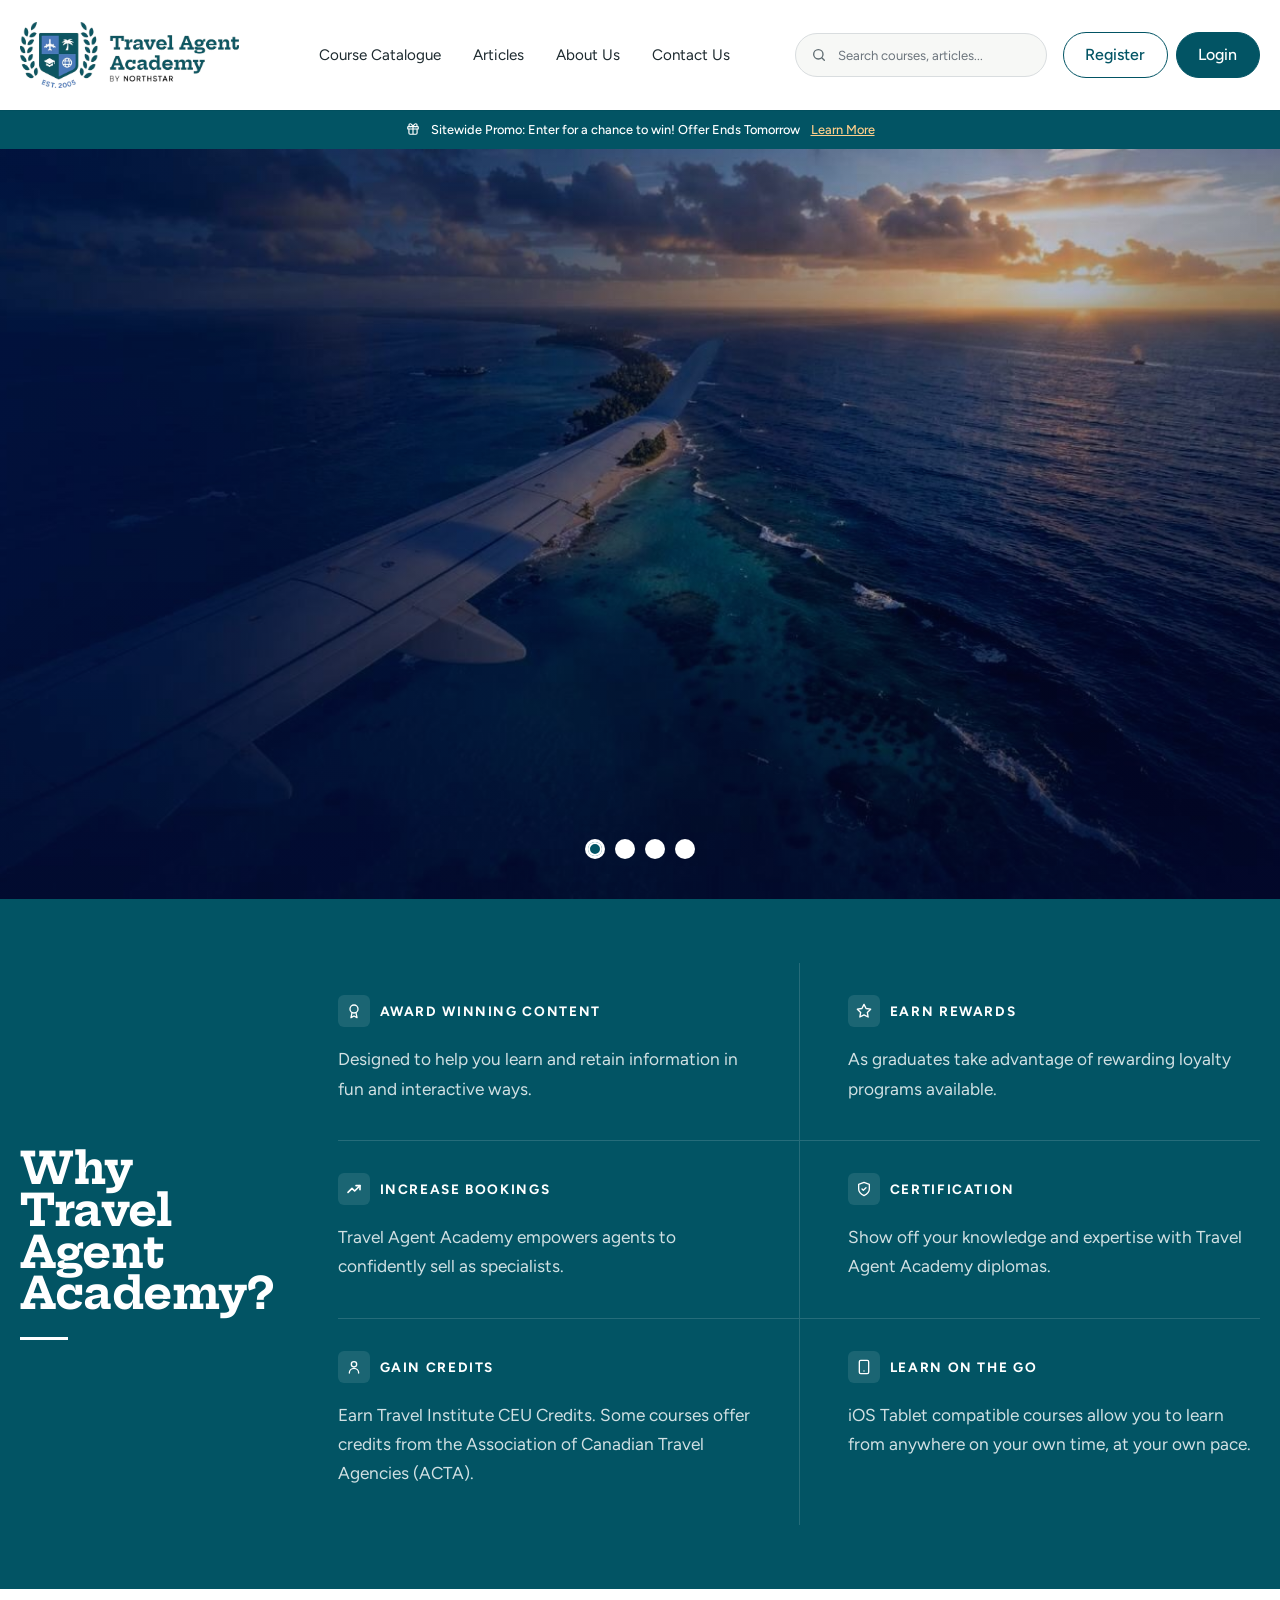
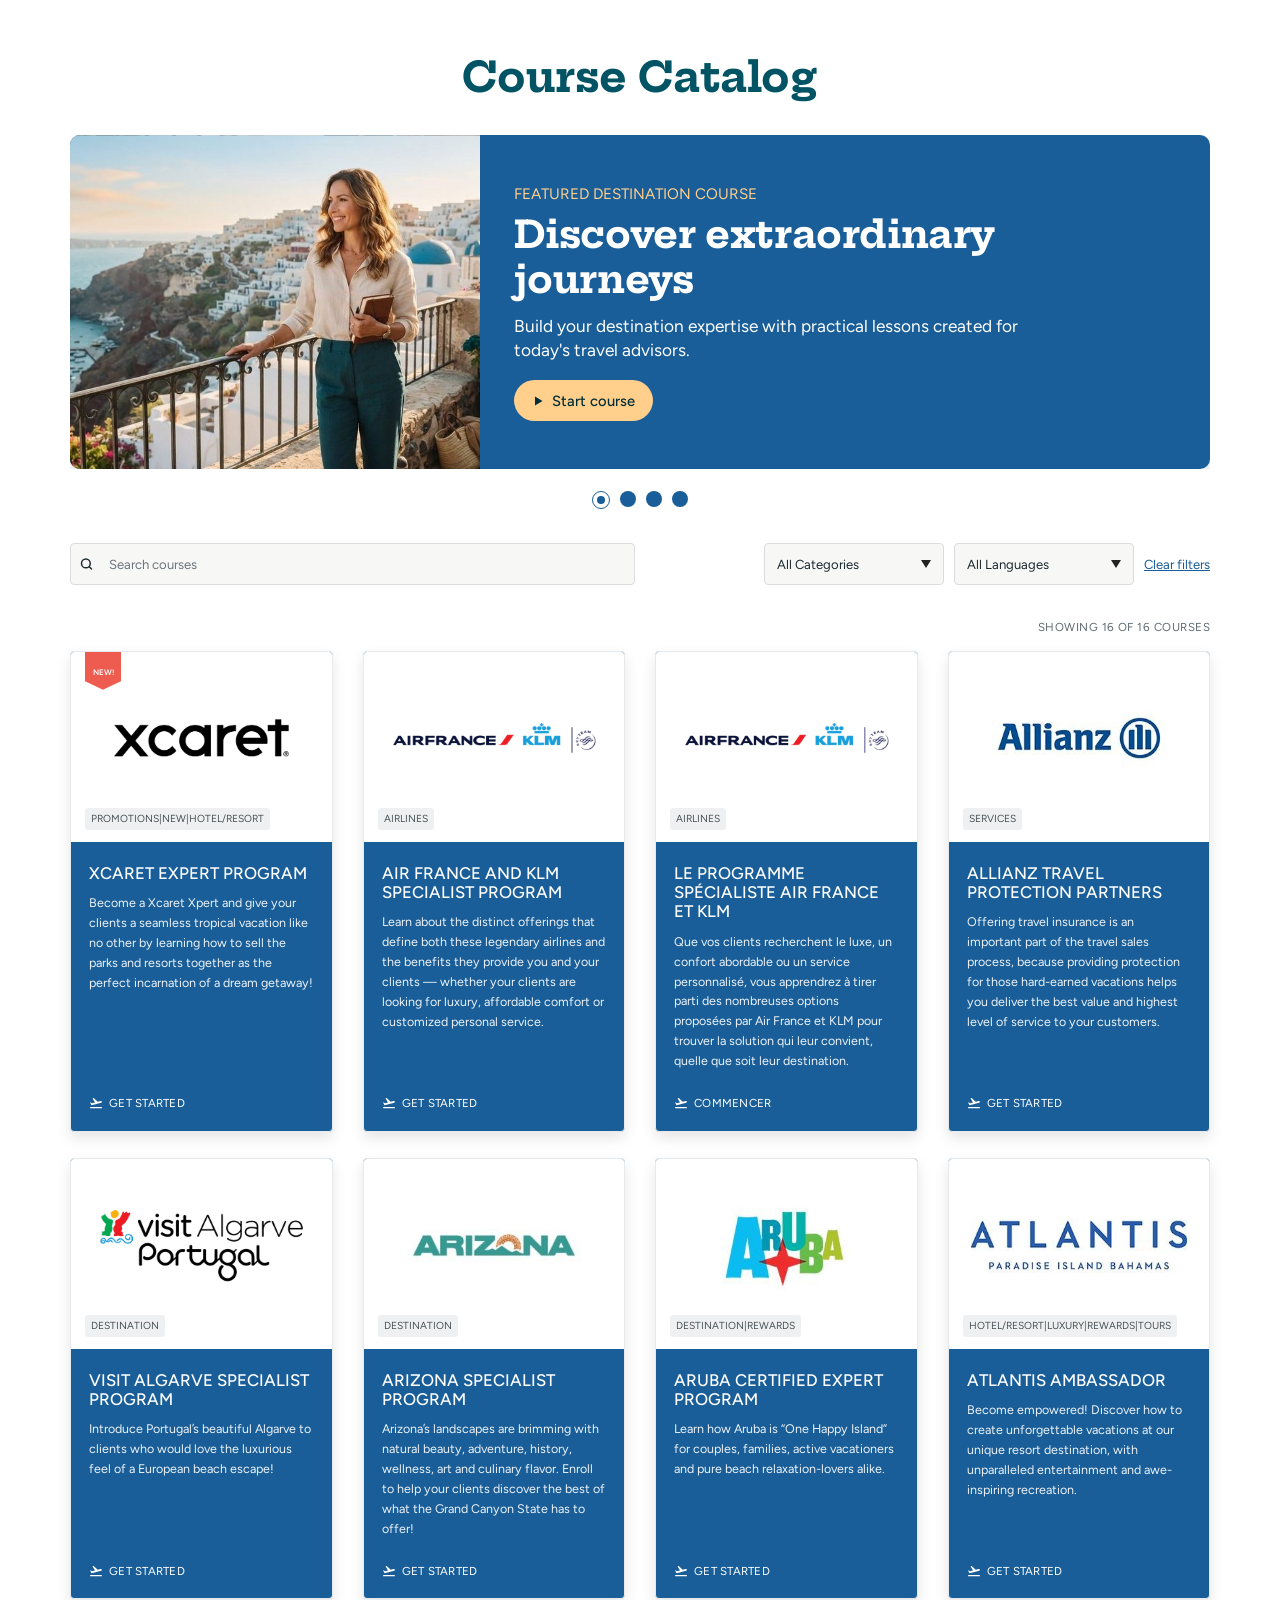
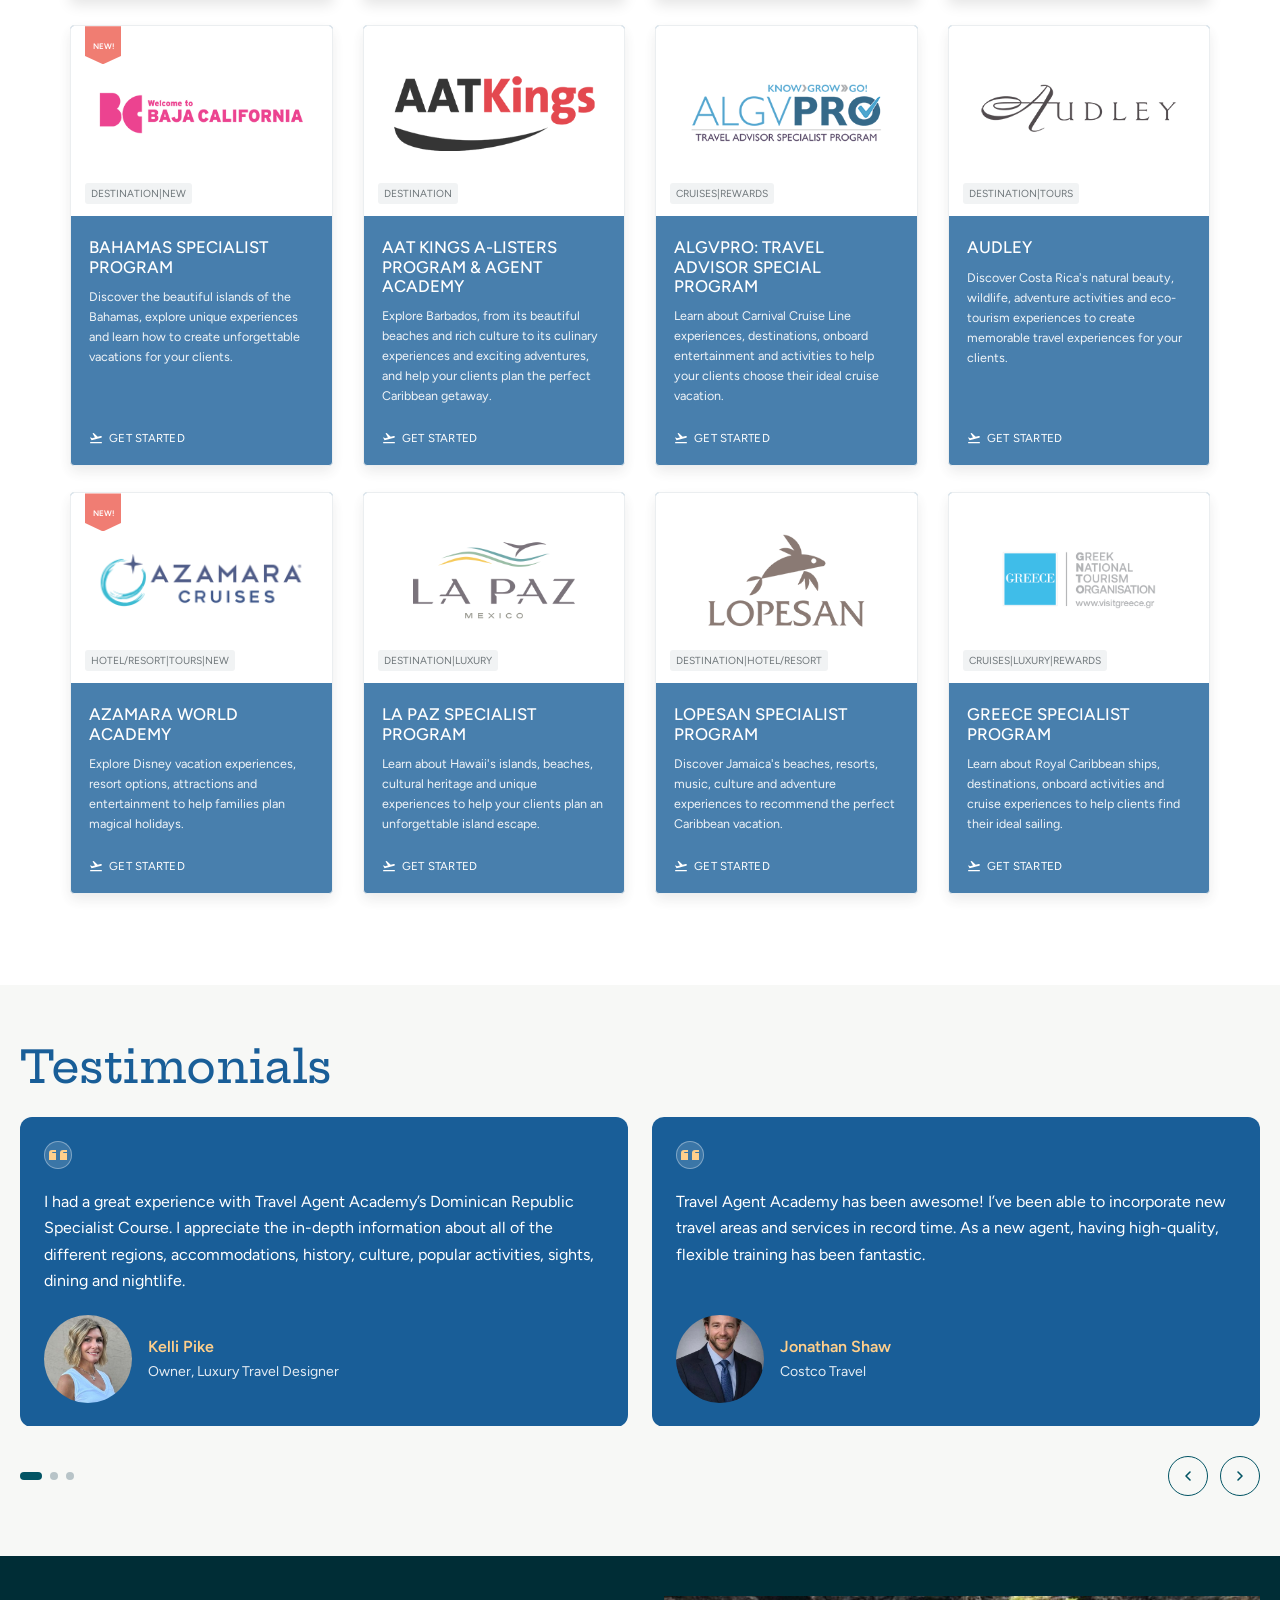
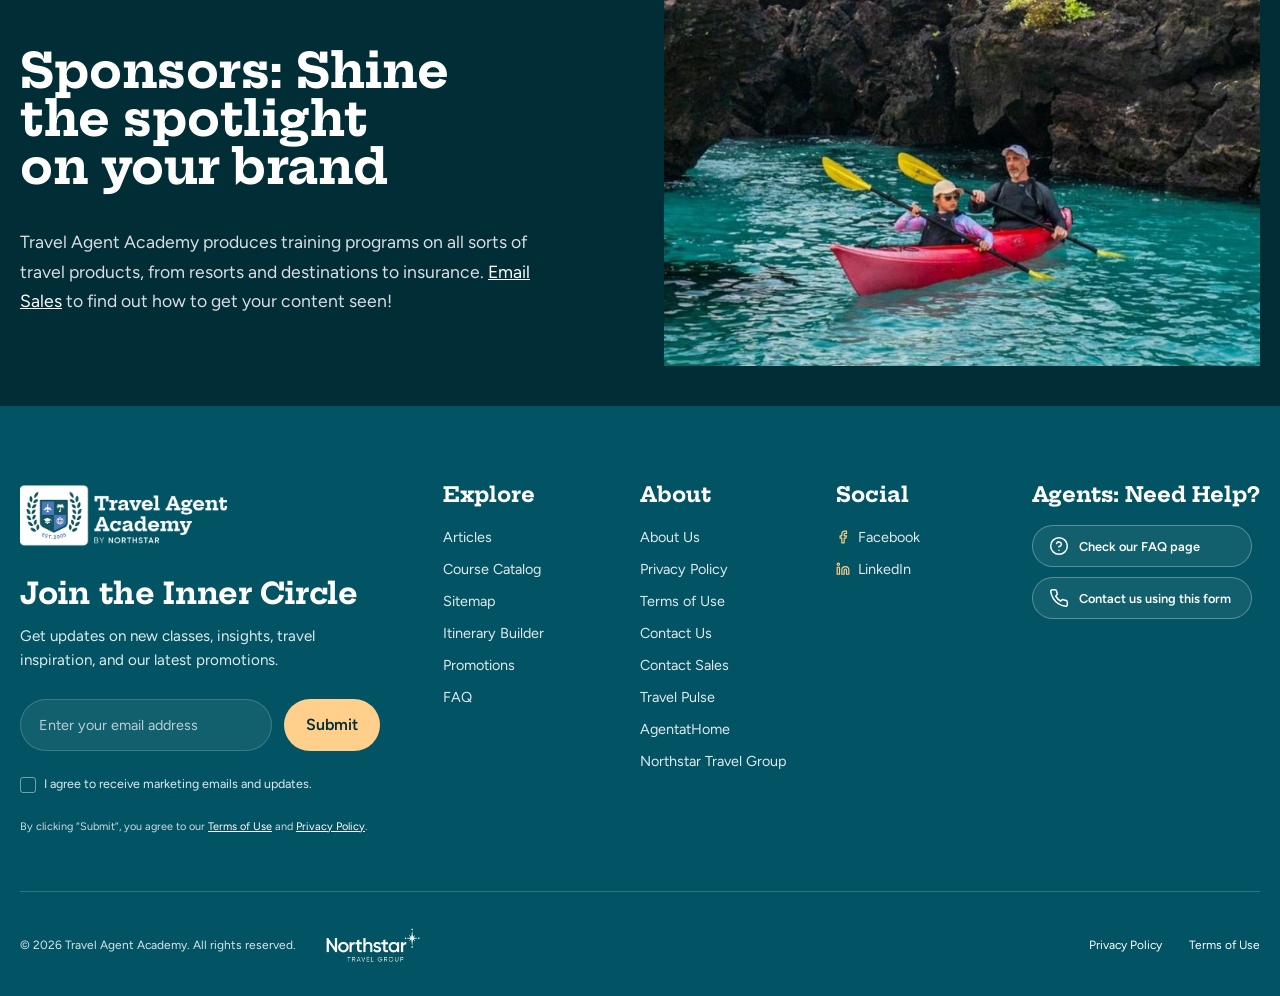
==== index.html @ 03b08dd7 "Update website pages and styles" ====
<!DOCTYPE html>
<html lang="en">
<head>
  <meta charset="utf-8">
  <meta name="viewport" content="width=device-width, initial-scale=1, shrink-to-fit=no">
  <title>Travel Agent Academy | Training for Travel Advisors</title>
  <meta name="description" content="Travel Agent Academy by Northstar: award-winning destination, supplier and specialist courses for travel advisors.">

  <!-- Fonts -->
  <link rel="preconnect" href="https://fonts.googleapis.com">
  <link rel="preconnect" href="https://fonts.gstatic.com" crossorigin>
  <link
    href="https://fonts.googleapis.com/css2?family=Figtree:wght@400;500;600;700&family=Hepta+Slab:wght@1..900&display=swap"
    rel="stylesheet">

  <!-- Bootstrap 4.6.2 -->
  <link rel="stylesheet" href="https://cdn.jsdelivr.net/npm/bootstrap@4.6.2/dist/css/bootstrap.min.css" integrity="sha384-xOolHFLEh07PJGoPkLv1IbcEPTNtaed2xpHsD9ESMhqIYd0nLMwNLD69Npy4HI+N" crossorigin="anonymous">

  <!-- Site styles -->
  <link rel="stylesheet" href="css/styles.css">
</head>
<body>

  <a class="sr-only sr-only-focusable" href="#main">Skip to main content</a>

  <!-- ============ HEADER ============ -->
  <header class="site-header">
    <div class="container-wide">
      <nav class="navbar navbar-expand-lg navbar-light px-0">
        <a class="navbar-brand py-0" href="#">
          <img src="images/logo.png" alt="Travel Agent Academy by Northstar">
        </a>

        <button class="navbar-toggler" type="button" data-toggle="collapse" data-target="#mainNav" aria-controls="mainNav" aria-expanded="false" aria-label="Toggle navigation">
          <span class="navbar-toggler-icon"></span>
        </button>

        <div class="collapse navbar-collapse" id="mainNav">
          <ul class="navbar-nav mx-lg-auto">
            <li class="nav-item"><a class="nav-link" href="course-catalog.html">Course Catalogue</a></li>
            <li class="nav-item"><a class="nav-link" href="#">Articles</a></li>
            <li class="nav-item"><a class="nav-link" href="#">About Us</a></li>
            <li class="nav-item"><a class="nav-link" href="#">Contact Us</a></li>
          </ul>

          <div class="header-actions d-flex align-items-center">
            <form class="header-search" role="search" action="#">
              <svg width="16" height="16" viewBox="0 0 24 24" fill="none" stroke="currentColor" stroke-width="2" stroke-linecap="round" aria-hidden="true"><circle cx="11" cy="11" r="7"/><path d="m20 20-3.5-3.5"/></svg>
              <label for="siteSearch" class="sr-only">Search</label>
              <input id="siteSearch" class="form-control" type="search" placeholder="Search courses, articles...">
            </form>
            <a href="register.html" class="btn btn-pill btn-taa-outline ml-3">Register</a>
            <a href="#" class="btn btn-pill btn-taa-solid ml-2">Login</a>
          </div>
        </div>
      </nav>
    </div>
  </header>

  <!-- ============ PROMO BAR ============ -->
  <div class="promo-bar">
    <svg width="14" height="14" viewBox="0 0 24 24" fill="none" stroke="currentColor" stroke-width="2" stroke-linecap="round" stroke-linejoin="round" aria-hidden="true"><rect x="3" y="8" width="18" height="4" rx="1"/><path d="M12 8v13M19 12v7a2 2 0 0 1-2 2H7a2 2 0 0 1-2-2v-7M7.5 8a2.5 2.5 0 0 1 0-5C10 3 12 8 12 8s2-5 4.5-5a2.5 2.5 0 0 1 0 5"/></svg>
    Sitewide Promo: Enter for a chance to win! Offer Ends Tomorrow
    <a href="#">Learn More</a>
  </div>

  <main id="main">

    <!-- ============ HERO CAROUSEL ============ -->
   
    <section id="heroCarousel" class="carousel slide hero-carousel" data-interval="false" aria-label="Featured promotions">
      <ol class="carousel-indicators dots-ring d-none d-lg-flex">
        <li data-target="#heroCarousel" data-slide-to="0" class="active" aria-label="Slide 1"></li>
        <li data-target="#heroCarousel" data-slide-to="1" aria-label="Slide 2"></li>
        <li data-target="#heroCarousel" data-slide-to="2" aria-label="Slide 3"></li>
        <li data-target="#heroCarousel" data-slide-to="3" aria-label="Slide 4"></li>
      </ol>
      <div class="carousel-inner">
        
        <div class="carousel-item active hero-slide-1 hero-slide-video" style="background-image: url(images/hero.jpg)">
          
          <video class="hero-video" autoplay loop playsinline preload="metadata" poster="images/hero.jpg">
            <source src="videos/travel-agent-academy-hero.mp4" type="video/mp4">
          </video>
          <div class="hero-video-toggle" role="group" aria-label="Video controls">
            
            <button type="button" class="hero-sound-hint d-none" data-video-sound-hint>
              <svg width="14" height="14" viewBox="0 0 24 24" fill="none" stroke="currentColor" stroke-width="2" stroke-linecap="round" stroke-linejoin="round" aria-hidden="true"><path d="M11 5 6 9H2v6h4l5 4z" fill="currentColor"/><path d="M15.5 8.5a5 5 0 0 1 0 7M19 5a10 10 0 0 1 0 14"/></svg>
              <span>Click for sound</span>
            </button>
            <button type="button" class="hero-video-btn" data-video-play aria-label="Pause video" aria-pressed="false">
              <svg class="icon-pause" width="14" height="14" viewBox="0 0 24 24" fill="currentColor" aria-hidden="true"><path d="M6 4h4v16H6zM14 4h4v16h-4z"/></svg>
              <svg class="icon-play" width="14" height="14" viewBox="0 0 24 24" fill="currentColor" aria-hidden="true"><path d="M7 4v16l13-8z"/></svg>
            </button>
            <button type="button" class="hero-video-btn" data-video-mute aria-label="Mute video" aria-pressed="false">
              <svg class="icon-sound-on" width="16" height="16" viewBox="0 0 24 24" fill="none" stroke="currentColor" stroke-width="2" stroke-linecap="round" stroke-linejoin="round" aria-hidden="true"><path d="M11 5 6 9H2v6h4l5 4z" fill="currentColor"/><path d="M15.5 8.5a5 5 0 0 1 0 7M19 5a10 10 0 0 1 0 14"/></svg>
              <svg class="icon-sound-off" width="16" height="16" viewBox="0 0 24 24" fill="none" stroke="currentColor" stroke-width="2" stroke-linecap="round" stroke-linejoin="round" aria-hidden="true"><path d="M11 5 6 9H2v6h4l5 4z" fill="currentColor"/><path d="m22 9-6 6M16 9l6 6"/></svg>
            </button>
          </div>
        </div>
        <div class="carousel-item hero-slide-2" role="img" aria-label="Travel advisor on a balcony in Santorini"></div>
        <div class="carousel-item hero-slide-3" role="img" aria-label="Kayakers in a turquoise sea cove"></div>
        <div class="carousel-item hero-slide-4" role="img" aria-label="Tropical coastline seen from above"></div>
      </div>
      <a class="carousel-control-prev hero-arrow d-lg-none" href="#heroCarousel" role="button" data-slide="prev">
        <span class="hero-arrow-icon" aria-hidden="true"><svg width="18" height="18" viewBox="0 0 24 24" fill="none" stroke="currentColor" stroke-width="2.4" stroke-linecap="round" stroke-linejoin="round"><path d="m15 18-6-6 6-6"/></svg></span>
        <span class="sr-only">Previous slide</span>
      </a>
      <a class="carousel-control-next hero-arrow d-lg-none" href="#heroCarousel" role="button" data-slide="next">
        <span class="hero-arrow-icon" aria-hidden="true"><svg width="18" height="18" viewBox="0 0 24 24" fill="none" stroke="currentColor" stroke-width="2.4" stroke-linecap="round" stroke-linejoin="round"><path d="m9 18 6-6-6-6"/></svg></span>
        <span class="sr-only">Next slide</span>
      </a>
    </section>

    <!-- ============ WHY TAA ============ -->
    <section class="why-section">
      <div class="container-wide">
        <div class="row">
          <div class="col-lg-3">
            <div class="why-header">
              <h2 class="why-title font-display">Why<br> Travel<br> Agent<br> Academy?</h2>
              <hr class="why-title-rule">
            </div>
          </div>
          <div class="col-lg-9">
            <div class="row why-grid">
              <div class="col-md-6 why-item">
                <h3><span class="why-icon"><svg width="16" height="16" viewBox="0 0 24 24" fill="none" stroke="currentColor" stroke-width="2" stroke-linecap="round" stroke-linejoin="round" aria-hidden="true"><circle cx="12" cy="9" r="6"/><path d="m9 14.5-1.5 7.5 4.5-2.5 4.5 2.5-1.5-7.5"/></svg></span>Award Winning Content</h3>
                <p>Designed to help you learn and retain information in fun and interactive ways.</p>
              </div>
              <div class="col-md-6 why-item">
                <h3><span class="why-icon"><svg width="16" height="16" viewBox="0 0 24 24" fill="none" stroke="currentColor" stroke-width="2" stroke-linejoin="round" aria-hidden="true"><path d="m12 2 3.1 6.3 6.9 1-5 4.9 1.2 6.8L12 17.8 5.8 21l1.2-6.8-5-4.9 6.9-1z"/></svg></span>Earn Rewards</h3>
                <p>As graduates take advantage of rewarding loyalty programs available.</p>
              </div>
              <div class="col-md-6 why-item">
                <h3><span class="why-icon"><svg width="16" height="16" viewBox="0 0 24 24" fill="none" stroke="currentColor" stroke-width="2.4" stroke-linecap="round" stroke-linejoin="round" aria-hidden="true"><path d="m3 17 6-6 4 4 8-8"/><path d="M15 7h6v6"/></svg></span>Increase Bookings</h3>
                <p>Travel Agent Academy empowers agents to confidently sell as specialists.</p>
              </div>
              <div class="col-md-6 why-item">
                <h3><span class="why-icon"><svg width="16" height="16" viewBox="0 0 24 24" fill="none" stroke="currentColor" stroke-width="2" stroke-linecap="round" stroke-linejoin="round" aria-hidden="true"><path d="M12 22s8-4 8-10V5l-8-3-8 3v7c0 6 8 10 8 10z"/><path d="m9 12 2 2 4-4"/></svg></span>Certification</h3>
                <p>Show off your knowledge and expertise with Travel Agent Academy diplomas.</p>
              </div>
              <div class="col-md-6 why-item">
                <h3><span class="why-icon"><svg width="16" height="16" viewBox="0 0 24 24" fill="none" stroke="currentColor" stroke-width="2" stroke-linecap="round" stroke-linejoin="round" aria-hidden="true"><circle cx="12" cy="8" r="4"/><path d="M5 21a7 7 0 0 1 14 0"/></svg></span>Gain Credits</h3>
                <p>Earn Travel Institute CEU Credits. Some courses offer credits from the Association of Canadian Travel Agencies (ACTA).</p>
              </div>
              <div class="col-md-6 why-item">
                <h3><span class="why-icon"><svg width="16" height="16" viewBox="0 0 24 24" fill="none" stroke="currentColor" stroke-width="2" stroke-linecap="round" stroke-linejoin="round" aria-hidden="true"><rect x="5" y="2" width="14" height="20" rx="2"/><path d="M12 18h.01"/></svg></span>Learn on the Go</h3>
                <p>iOS Tablet compatible courses allow you to learn from anywhere on your own time, at your own pace.</p>
              </div>
            </div>
          </div>
        </div>
      </div>
    </section>

    <!-- ============ COURSE CATALOG ============ -->
    <section id="catalog" class="catalog-section">
      <div class="container-wide">
        <div class="catalog-inner">
          <h2 class="section-title font-display text-center">Course Catalog</h2>

          
          <div id="featuredCarousel" class="carousel slide featured-carousel" data-interval="false">
            <div class="carousel-inner">
              <div class="carousel-item active">
                <div class="featured-card">
                  <div class="featured-card-img" style="background-image:url('images/featured-course.jpg');" role="img" aria-label="Travel advisor holding a notebook on a balcony in Santorini"></div>
                  <div class="featured-card-body">
                    <div class="featured-eyebrow">Featured destination course</div>
                    <h3 class="font-display">Discover extraordinary journeys</h3>
                    <p>Build your destination expertise with practical lessons created for today's travel advisors.</p>
                    <a href="#" class="btn btn-pill btn-peach"><svg width="12" height="12" viewBox="0 0 24 24" fill="currentColor" aria-hidden="true"><path d="M6 3v18l15-9z"/></svg> Start course</a>
                  </div>
                </div>
              </div>
              <div class="carousel-item">
                <div class="featured-card">
                  <div class="featured-card-img" style="background-image:url('images/sponsors-kayak.jpg');" role="img" aria-label="Kayakers exploring a sea cove"></div>
                  <div class="featured-card-body">
                    <div class="featured-eyebrow">Featured destination course</div>
                    <h3 class="font-display">Discover extraordinary journeys</h3>
                    <p>Build your destination expertise with practical lessons created for today's travel advisors.</p>
                    <a href="#" class="btn btn-pill btn-peach"><svg width="12" height="12" viewBox="0 0 24 24" fill="currentColor" aria-hidden="true"><path d="M6 3v18l15-9z"/></svg> Start course</a>
                  </div>
                </div>
              </div>
              <div class="carousel-item">
                <div class="featured-card">
                  <div class="featured-card-img" style="background-image:url('images/hero.jpg');" role="img" aria-label="Plane wing over a tropical atoll"></div>
                  <div class="featured-card-body">
                    <div class="featured-eyebrow">Featured destination course</div>
                    <h3 class="font-display">Discover extraordinary journeys</h3>
                    <p>Build your destination expertise with practical lessons created for today's travel advisors.</p>
                    <a href="#" class="btn btn-pill btn-peach"><svg width="12" height="12" viewBox="0 0 24 24" fill="currentColor" aria-hidden="true"><path d="M6 3v18l15-9z"/></svg> Start course</a>
                  </div>
                </div>
              </div>
              <div class="carousel-item">
                <div class="featured-card">
                  <div class="featured-card-img" style="background-image:url('images/featured-course.jpg');" role="img" aria-label="Travel advisor in Santorini"></div>
                  <div class="featured-card-body">
                    <div class="featured-eyebrow">Featured destination course</div>
                    <h3 class="font-display">Discover extraordinary journeys</h3>
                    <p>Build your destination expertise with practical lessons created for today's travel advisors.</p>
                    <a href="#" class="btn btn-pill btn-peach"><svg width="12" height="12" viewBox="0 0 24 24" fill="currentColor" aria-hidden="true"><path d="M6 3v18l15-9z"/></svg> Start course</a>
                  </div>
                </div>
              </div>
            </div>
            <ol class="carousel-indicators dots-ring">
              <li data-target="#featuredCarousel" data-slide-to="0" class="active" aria-label="Featured course 1"></li>
              <li data-target="#featuredCarousel" data-slide-to="1" aria-label="Featured course 2"></li>
              <li data-target="#featuredCarousel" data-slide-to="2" aria-label="Featured course 3"></li>
              <li data-target="#featuredCarousel" data-slide-to="3" aria-label="Featured course 4"></li>
            </ol>
          </div>

          
          <form class="course-filters form-row align-items-center" action="#" role="search" aria-controls="courseList">
            <div class="col-md-6 search-wrap">
              <svg width="15" height="15" viewBox="0 0 24 24" fill="none" stroke="currentColor" stroke-width="2.4" stroke-linecap="round" aria-hidden="true"><circle cx="11" cy="11" r="7"/><path d="m20 20-3.5-3.5"/></svg>
              <label for="courseSearch" class="sr-only">Search courses</label>
              <input id="courseSearch" type="search" class="form-control" placeholder="Search courses" autocomplete="off">
            </div>
            <div class="col-6 col-md-2 ml-md-auto filter-col">
              <label for="categoryFilter" class="sr-only">Category</label>
              <select id="categoryFilter" class="custom-select">
                <option value="">All Categories</option>
              </select>
            </div>
            <div class="col-6 col-md-2 filter-col">
              <label for="languageFilter" class="sr-only">Language</label>
              <select id="languageFilter" class="custom-select">
                <option value="">All Languages</option>
              </select>
            </div>
            <div class="col-auto">
              <a href="#" class="clear-filters" id="clearFilters">Clear filters</a>
            </div>
          </form>

          <p class="results-count" id="courseCount" aria-live="polite" aria-atomic="true"></p>

          
          <div id="courseList" class="course-list" data-src="data/courses.json" data-page-size="8" aria-busy="true">
            <div class="row course-grid">
              
              <div class="col-sm-6 col-lg-3 course-col"><div class="course-card is-skeleton" aria-hidden="true"></div></div>
              <div class="col-sm-6 col-lg-3 course-col"><div class="course-card is-skeleton" aria-hidden="true"></div></div>
              <div class="col-sm-6 col-lg-3 course-col"><div class="course-card is-skeleton" aria-hidden="true"></div></div>
              <div class="col-sm-6 col-lg-3 course-col"><div class="course-card is-skeleton" aria-hidden="true"></div></div>
            </div>

            <div id="courseEmpty" class="course-empty d-none" role="status">
              <p class="mb-2">No courses match your filters.</p>
              <a href="#" data-clear>Clear filters</a>
            </div>

            <!-- Spinner shown while the next batch loads -->
            <div id="courseLoading" class="course-loading d-none" role="status">
              <span class="spinner-border" aria-hidden="true"></span>
              <span class="sr-only">Loading more courses…</span>
            </div>
           
            <div id="courseSentinel" class="course-sentinel" aria-hidden="true"></div>
          </div>
        </div>
      </div>
    </section>

    <!-- ============ TESTIMONIALS ============ -->
    <section class="testimonials-section">
      <div class="container-wide">
        <h2 class="section-title font-display">Testimonials</h2>

        <!-- Dynamic slider: cards are built by js/testimonials.js  -->
        <div id="testimonialSlider" class="t-slider" role="region" aria-roledescription="carousel" aria-label="Testimonials" tabindex="0" data-autoplay="0" data-loop="true">
          <div class="t-viewport">
            <div class="t-track"></div>
          </div>
          <p class="t-status sr-only" aria-live="polite"></p>

          <div class="testimonial-controls d-flex align-items-center justify-content-between">
            <div class="t-dots"></div>
            <div>
              <button type="button" class="circle-btn" data-t-prev aria-label="Previous testimonial">
                <svg width="16" height="16" viewBox="0 0 24 24" fill="none" stroke="currentColor" stroke-width="2.4" stroke-linecap="round" stroke-linejoin="round" aria-hidden="true"><path d="m15 18-6-6 6-6"/></svg>
              </button>
              <button type="button" class="circle-btn" data-t-next aria-label="Next testimonial">
                <svg width="16" height="16" viewBox="0 0 24 24" fill="none" stroke="currentColor" stroke-width="2.4" stroke-linecap="round" stroke-linejoin="round" aria-hidden="true"><path d="m9 18 6-6-6-6"/></svg>
              </button>
            </div>
          </div>
        </div>
      </div>
    </section>

    <!-- ============ SPONSORS ============ -->
    <section class="sponsors-section">
      <div class="container-wide">
        <div class="row align-items-center">
          <div class="col-lg-6">
            <h2 class="font-display">Sponsors: Shine<br class="d-none d-md-inline"> the spotlight<br class="d-none d-md-inline"> on your brand</h2>
            <p>Travel Agent Academy produces training programs on all sorts of travel products, from resorts and destinations to insurance. <a href="mailto:sales@example.com">Email Sales</a> to find out how to get your content seen!</p>
          </div>
          <div class="col-lg-6 pl-lg-4">
            <img class="sponsors-img" src="images/sponsors-kayak.jpg" alt="Two people kayaking in a turquoise sea cove" loading="lazy">
          </div>
        </div>
      </div>
    </section>

  </main>

  <!-- ============ FOOTER ============ -->
  <footer class="site-footer">
    <div class="container-wide">
      <div class="row">
        <div class="col-lg-4 pr-lg-5">
          <img class="footer-logo" src="images/logo-footer.png" alt="Travel Agent Academy by Northstar">
          <h2 class="font-display">Join the Inner Circle</h2>
          <p class="footer-lead">Get updates on new classes, insights, travel inspiration, and our latest promotions.</p>

          <form class="newsletter-form" action="#" onsubmit="return false;">
            <div class="d-flex">
              <label for="newsletterEmail" class="sr-only">Email address</label>
              <input id="newsletterEmail" type="email" class="form-control" placeholder="Enter your email address" required>
              <button type="submit" class="btn btn-pill btn-peach">Submit</button>
            </div>
            <div class="custom-control custom-checkbox">
              <input type="checkbox" class="custom-control-input" id="marketingConsent">
              <label class="custom-control-label" for="marketingConsent">I agree to receive marketing emails and updates.</label>
            </div>
            <p class="legal-note">By clicking “Submit”, you agree to our <a href="#">Terms of Use</a> and <a href="#">Privacy Policy</a>.</p>
          </form>
        </div>

        <div class="col-6 col-md-3 col-lg footer-col">
          <h3>Explore</h3>
          <ul class="footer-links">
            <li><a href="#">Articles</a></li>
            <li><a href="#catalog">Course Catalog</a></li>
            <li><a href="#">Sitemap</a></li>
            <li><a href="#">Itinerary Builder</a></li>
            <li><a href="#">Promotions</a></li>
            <li><a href="#">FAQ</a></li>
          </ul>
        </div>

        <div class="col-6 col-md-3 col-lg footer-col">
          <h3>About</h3>
          <ul class="footer-links">
            <li><a href="#">About Us</a></li>
            <li><a href="#">Privacy Policy</a></li>
            <li><a href="#">Terms of Use</a></li>
            <li><a href="#">Contact Us</a></li>
            <li><a href="#">Contact Sales</a></li>
            <li><a href="#">Travel Pulse</a></li>
            <li><a href="#">AgentatHome</a></li>
            <li><a href="#">Northstar Travel Group</a></li>
          </ul>
        </div>

        <div class="col-6 col-md-3 col-lg footer-col">
          <h3>Social</h3>
          <ul class="footer-links">
            <li><a href="#"><svg width="14" height="14" viewBox="0 0 24 24" fill="none" stroke="currentColor" stroke-width="2" stroke-linecap="round" stroke-linejoin="round" aria-hidden="true"><path d="M18 2h-3a5 5 0 0 0-5 5v3H7v4h3v8h4v-8h3l1-4h-4V7a1 1 0 0 1 1-1h3z"/></svg>Facebook</a></li>
            <li><a href="#"><svg width="14" height="14" viewBox="0 0 24 24" fill="none" stroke="currentColor" stroke-width="2" stroke-linecap="round" stroke-linejoin="round" aria-hidden="true"><path d="M16 8a6 6 0 0 1 6 6v7h-4v-7a2 2 0 0 0-4 0v7h-4v-7a6 6 0 0 1 6-6zM2 9h4v12H2z"/><circle cx="4" cy="4" r="2"/></svg>LinkedIn</a></li>
          </ul>
        </div>

        <div class="col-12 col-md-3 col-lg-auto footer-col">
          <h3>Agents: Need&nbsp;Help?</h3>
          <a href="#" class="help-btn">
            <svg width="20" height="20" viewBox="0 0 24 24" fill="none" stroke="currentColor" stroke-width="1.8" stroke-linecap="round" stroke-linejoin="round" aria-hidden="true"><circle cx="12" cy="12" r="10"/><path d="M9.1 9a3 3 0 0 1 5.8 1c0 2-3 3-3 3M12 17h.01"/></svg>
            Check our FAQ page
          </a>
          <a href="#" class="help-btn">
            <svg width="20" height="20" viewBox="0 0 24 24" fill="none" stroke="currentColor" stroke-width="1.8" stroke-linecap="round" stroke-linejoin="round" aria-hidden="true"><path d="M22 16.9v3a2 2 0 0 1-2.2 2 19.8 19.8 0 0 1-8.6-3.1 19.5 19.5 0 0 1-6-6A19.8 19.8 0 0 1 2.1 4.2 2 2 0 0 1 4.1 2h3a2 2 0 0 1 2 1.7c.1.9.4 1.8.7 2.7a2 2 0 0 1-.5 2.1L8 9.8a16 16 0 0 0 6 6l1.3-1.3a2 2 0 0 1 2.1-.4c.9.3 1.8.6 2.7.7a2 2 0 0 1 1.7 2z"/></svg>
            Contact us using this form
          </a>
        </div>
      </div>

      <div class="footer-bottom d-md-flex align-items-center justify-content-between">
        <div class="d-md-flex align-items-center">
          <span>&copy; 2026 Travel Agent Academy. All rights reserved.</span>
          <img src="images/northstar.png" alt="Northstar Travel Group" loading="lazy">
        </div>
        <div class="mt-3 mt-md-0">
          <a href="#">Privacy Policy</a>
          <a href="#">Terms of Use</a>
        </div>
      </div>
    </div>
  </footer>

  
  <script src="https://cdn.jsdelivr.net/npm/jquery@3.5.1/dist/jquery.min.js" integrity="sha384-ZvpUoO/+PpLXR1lu4jmpXWu80pZlYUAfxl5NsBMWOEPSjUn/6Z/hRTt8+pR6L4N2" crossorigin="anonymous"></script>
  <script src="https://cdn.jsdelivr.net/npm/bootstrap@4.6.2/dist/js/bootstrap.bundle.min.js" integrity="sha384-Fy6S3B9q64WdZWQUiU+q4/2Lc9npb8tCaSX9FK7E8HnRr0Jz8D6OP9dO5Vg3Q9ct" crossorigin="anonymous"></script>
  <script src="js/testimonials.js"></script>
  <script src="js/courses.js"></script>
  <script src="js/hero-video.js"></script>
</body>
</html>
---- css/styles.css ----
:root {
  --taa-teal: #025464;
  --taa-teal-dark: #002d36;
  --taa-teal-soft: #125f6d;
  --taa-blue: #195e98;
  --taa-peach: #ffcf8b;
  --taa-peach-hover: #ffc06a;
  --taa-coral: #ed5c4f;
  --taa-ink: #1d2a2f;
  --taa-muted: #5f6b70;
  --taa-light: #f7f8f6;
  --taa-border: #d9dddf;
  --font-body: "Figtree", -apple-system, BlinkMacSystemFont, "Segoe UI", Roboto, Arial, sans-serif;
  --font-display: "Hepta Slab", Georgia, "Times New Roman", serif;
}

html {
  scroll-behavior: smooth;
}

body {
  font-family: var(--font-body);
  color: var(--taa-ink);
  font-size: 16px;
  -webkit-font-smoothing: antialiased;
}

a {
  color: var(--taa-blue);
}

a:hover {
  color: var(--taa-teal);
}

.top-0 {
  top: 0 !important;
}

.font-display {
  font-family: var(--font-display);
  font-weight: 700;
  letter-spacing: -0.01em;
}

.container-wide {
  max-width: 1360px;
  padding-left: 20px;
  padding-right: 20px;
  margin: 0 auto;
}

.sr-only-focusable:focus {
  position: fixed;
  top: 8px;
  left: 8px;
  z-index: 2000;
  background: #fff;
  padding: 8px 14px;
  border-radius: 6px;
}

/* ---------- Buttons ---------- */
.btn-pill {
  border-radius: 999px;
  font-weight: 500;
}

.btn-taa-outline {
  color: var(--taa-teal);
  border: 1.5px solid var(--taa-teal);
  background: #fff;
  padding: 0.6rem 1.35rem;
}

.btn-taa-outline:hover,
.btn-taa-outline:focus {
  background: var(--taa-teal);
  color: #fff;
}

.btn-taa-solid {
  color: #fff;
  background: var(--taa-teal);
  border: 1.5px solid var(--taa-teal);
  padding: 0.6rem 1.35rem;
}

.btn-taa-solid:hover,
.btn-taa-solid:focus {
  background: var(--taa-teal-dark);
  border-color: var(--taa-teal-dark);
  color: #fff;
}

.btn-peach {
  background: var(--taa-peach);
  color: var(--taa-teal-dark);
  border: 0;
  font-weight: 600;
}

.btn-peach:hover,
.btn-peach:focus {
  background: var(--taa-peach-hover);
  color: var(--taa-teal-dark);
}

/* ---------- Header ---------- */
.site-header {
  background: #fff;
  position: sticky;
  top: 0;
  z-index: 1030;
  box-shadow: 0 1px 0 rgba(0, 0, 0, 0.05);
}

.site-header .navbar {
  padding: 22px 0;
}

.site-header .navbar-brand img {
  height: 66px;
  width: auto;
}

.site-header .nav-item {
  padding: 0.5rem 1rem !important;
}

.site-header .nav-link {
  color: var(--taa-ink) !important;
  position: relative;
  font-size: 0.95rem;
  padding: 0 !important;
}

.site-header .nav-link:hover {
  color: var(--taa-teal) !important;
}

.site-header .nav-link.active {
  color: var(--taa-teal) !important;
}

.site-header .navbar .nav-link.active::after {
  content: '';
  position: absolute;
  left: 0;
  bottom: -10px;
  width: 100%;
  height: 3px;
  background-color: var(--taa-teal);
}

.header-search {
  position: relative;
  width: 252px;
}

.header-search .form-control {
  background: var(--taa-light);
  border: 1px solid var(--taa-border);
  border-radius: 999px;
  height: 44px;
  padding-left: 42px;
  font-size: 0.82rem;
}

.header-search .form-control:focus {
  border-color: var(--taa-teal);
  box-shadow: 0 0 0 0.15rem rgba(2, 84, 100, 0.15);
}

.header-search svg {
  position: absolute;
  left: 16px;
  top: 50%;
  transform: translateY(-50%);
  color: var(--taa-muted);
}

.navbar-toggler {
  border: 0;
  padding: 0.25rem;
}

.navbar-toggler:focus {
  outline: 2px solid var(--taa-teal);
}

/* ---------- Promo bar ---------- */
.promo-bar {
  background: var(--taa-teal);
  color: #fff;
  font-size: 0.8rem;
  font-weight: 500;
  padding: 10px 16px;
  text-align: center;
}

.promo-bar svg {
  vertical-align: -2px;
  margin-right: 8px;
}

.promo-bar a {
  color: var(--taa-peach);
  text-decoration: underline;
  margin-left: 8px;
}

/* ---------- Hero ---------- */
.hero-carousel .carousel-item {
  height: 750px;
  background-size: cover;
  background-position: center;
  position: relative;
}

.hero-carousel .carousel-item::after {
  content: "";
  position: absolute;
  inset: 0;
  background: linear-gradient(180deg, rgba(5, 18, 60, 0.15), rgba(5, 18, 60, 0.35));
}

.hero-slide-1 {
  background-image: url("../images/hero.jpg");
}

.hero-slide-2 {
  background-image: url("../images/featured-course.jpg");
}

.hero-slide-3 {
  background-image: url("../images/sponsors-kayak.jpg");
}

.hero-slide-4 {
  background-image: url("../images/hero.jpg");
  background-position: right center;
}

/* Slide 1 background video */
.hero-video {
  position: absolute;
  inset: 0;
  width: 100%;
  height: 100%;
  object-fit: cover;
  display: block;
}

.hero-slide-video.video-failed .hero-video {
  display: none;
}

/* fall back to the slide's background image */
/* Video controls: play/pause + mute/unmute */
.hero-video-toggle {
  position: absolute;
  right: 24px;
  bottom: 36px;
  z-index: 5;
  /* above the gradient overlay and the arrows */
  display: flex;
}

.hero-video-btn {
  width: 40px;
  height: 40px;
  margin-left: 8px;
  border-radius: 50%;
  border: 1.5px solid rgba(255, 255, 255, 0.8);
  background: rgba(0, 45, 54, 0.45);
  color: #fff;
  display: inline-flex;
  align-items: center;
  justify-content: center;
  padding: 0;
  transition: background 0.15s ease;
}

.hero-video-btn:hover,
.hero-video-btn:focus {
  background: rgba(0, 45, 54, 0.8);
}

.hero-video-btn:focus {
  outline: none;
}

.hero-video-btn:focus-visible {
  outline: 2px solid var(--taa-peach);
  outline-offset: 2px;
}

.hero-video-btn svg {
  display: block;
}

.hero-video-btn .icon-play,
.hero-video-btn .icon-sound-off,
.hero-video-btn.is-paused .icon-pause,
.hero-video-btn.is-muted .icon-sound-on {
  display: none;
}

.hero-video-btn.is-paused .icon-play,
.hero-video-btn.is-muted .icon-sound-off {
  display: block;
}

.video-failed .hero-video-toggle {
  display: none;
}

/* "Click for sound" prompt when the browser blocked sound */
.hero-sound-hint {
  display: inline-flex;
  align-items: center;
  height: 40px;
  padding: 0 16px;
  border-radius: 999px;
  border: 0;
  background: var(--taa-peach);
  color: var(--taa-teal-dark);
  font-size: 0.82rem;
  font-weight: 600;
  box-shadow: 0 4px 14px rgba(0, 0, 0, 0.25);
  animation: taa-hint-in 0.3s ease-out;
}

.hero-sound-hint svg {
  margin-right: 8px;
}

.hero-sound-hint:hover {
  background: var(--taa-peach-hover);
}

.hero-sound-hint:focus {
  outline: none;
}

.hero-sound-hint:focus-visible {
  outline: 2px solid #fff;
  outline-offset: 2px;
}

.hero-sound-hint.d-none {
  display: none !important;
}

@keyframes taa-hint-in {
  from {
    opacity: 0;
    transform: translateY(6px);
  }
}

@media (prefers-reduced-motion: reduce) {
  .hero-sound-hint {
    animation: none;
  }
}

/* Hero prev/next arrows */
/* Click area limited to the circle so it never covers the video controls */
.hero-arrow {
  top: 50%;
  bottom: auto;
  width: 96px;
  height: 96px;
  margin-top: -48px;
  opacity: 1;
  z-index: 4;
}

.hero-arrow-icon {
  width: 48px;
  height: 48px;
  border-radius: 50%;
  border: 1.5px solid rgba(255, 255, 255, 0.85);
  background: rgba(0, 45, 54, 0.4);
  color: #fff;
  display: inline-flex;
  align-items: center;
  justify-content: center;
  transition: background 0.15s ease, transform 0.15s ease;
}

.hero-arrow:hover .hero-arrow-icon,
.hero-arrow:focus .hero-arrow-icon {
  background: rgba(0, 45, 54, 0.85);
}

.hero-arrow:focus {
  outline: none;
}

.hero-arrow:focus-visible .hero-arrow-icon {
  outline: 2px solid var(--taa-peach);
  outline-offset: 2px;
}

@media (max-width: 767.98px) {
  .hero-arrow {
    width: 56px;
    height: 64px;
    margin-top: -32px;
  }

  .hero-arrow-icon {
    width: 38px;
    height: 38px;
  }
}

/* Ring-style indicator dots (hero + featured) */
.dots-ring {
  margin-bottom: 40px;
}

.dots-ring li {
  width: 20px;
  height: 20px;
  border-radius: 50%;
  background: #fff;
  border: 0;
  margin: 0 5px;
  opacity: 1;
  position: relative;
  text-indent: -999px;
}

.dots-ring li.active::after {
  content: "";
  position: absolute;
  inset: 3px;
  border-radius: 50%;
  background: var(--taa-teal);
  box-shadow: inset 0 0 0 2px #fff;
}

/* ---------- Why TAA ---------- */
.why-section {
  background: var(--taa-teal);
  color: #fff;
  padding: 64px 0;
}

.why-header {
  display: flex;
  align-items: start;
  flex-direction: column;
  justify-content: center;
  height: 100%;
}

.why-title {
  font-size: 2.75rem;
  line-height: 0.95;
  margin: 0 0 22px;
}

.why-title-rule {
  width: 48px;
  height: 3px;
  background: #fff;
  border: 0;
  margin: 0;
}

.why-grid {
  margin: 0;
}

.why-item {
  padding: 32px 32px 36px 0;
  border-bottom: 1px solid rgba(255, 255, 255, 0.14);
}

.why-item:nth-child(even) {
  padding-left: 48px;
  padding-right: 0;
  border-left: 1px solid rgba(255, 255, 255, 0.14);
}

.why-item:nth-last-child(-n+2) {
  border-bottom: 0;
}

.why-item h3 {
  display: flex;
  align-items: center;
  font-family: var(--font-body);
  font-size: 0.85rem;
  font-weight: 700;
  letter-spacing: 0.12em;
  text-transform: uppercase;
  margin-bottom: 18px;
}

.why-icon {
  display: inline-flex;
  align-items: center;
  justify-content: center;
  width: 32px;
  height: 32px;
  border-radius: 6px;
  background: rgba(255, 255, 255, 0.1);
  margin-right: 10px;
  flex-shrink: 0;
}

.why-item p {
  color: rgba(255, 255, 255, 0.82);
  font-size: 1.08rem;
  line-height: 1.7;
  margin: 0;
  max-width: 420px;
}

/* ---------- Course catalog ---------- */
.catalog-section {
  padding: 64px 0 64px;
}

.section-title {
  color: var(--taa-teal);
  font-size: 2.6rem;
  margin-bottom: 32px;
}

.catalog-inner {
  max-width: 1140px;
  margin: 0 auto;
}

.featured-card {
  display: flex;
  background: var(--taa-blue);
  color: #fff;
  border-radius: 10px;
  overflow: hidden;
  box-shadow: 0 10px 24px rgba(0, 0, 0, 0.14);
  min-height: 276px;
}

.featured-card-img {
  flex: 0 0 36%;
  background-size: cover;
  background-position: center;
}

.featured-card-body {
  flex: 1;
  padding: 48px 34px;
  display: flex;
  flex-direction: column;
  justify-content: center;
}

.featured-eyebrow {
  color: var(--taa-peach);
  font-size: 0.95rem;
  text-transform: uppercase;
  margin-bottom: 6px;
}

.featured-card h3 {
  font-size: 2.35rem;
  margin-bottom: 12px;
}

.featured-card p {
  font-size: 1.08rem;
  line-height: 1.4;
  max-width: 540px;
  margin-bottom: 18px;
}

.featured-card .btn-peach {
  align-self: flex-start;
  padding: 0.6rem 1.1rem;
  font-weight: 500;
  font-size: 0.92rem;
}

.featured-card .btn-peach svg {
  vertical-align: -1px;
  margin-right: 4px;
}

.featured-carousel .carousel-indicators.dots-ring {
  position: static;
  margin: 22px auto 34px;
}

.featured-carousel .dots-ring li {
  width: 16px;
  height: 16px;
  background: var(--taa-blue);
}

.featured-carousel .dots-ring li.active {
  background: #fff;
  border: 1.5px solid var(--taa-blue);
}

.featured-carousel .dots-ring li.active::after {
  inset: 4px;
  background: var(--taa-blue);
  box-shadow: none;
}

/* Filters */
.course-filters .form-control,
.course-filters .custom-select {
  height: 42px;
  border-radius: 4px;
  border: 1.5px solid var(--taa-border);
  font-size: 0.82rem;
  color: var(--taa-ink);
  background: #F7F8F6;
}

.course-filters .form-control:focus,
.course-filters .custom-select:focus {
  border-color: var(--taa-teal);
  box-shadow: 0 0 0 0.15rem rgba(2, 84, 100, 0.15);
}

.course-filters .search-wrap {
  position: relative;
}

.course-filters .search-wrap svg {
  position: absolute;
  left: 14px;
  top: 50%;
  transform: translateY(-50%);
  color: var(--taa-ink);
}

.course-filters .search-wrap .form-control {
  padding-left: 38px;
}

.course-filters .custom-select {
  background: #F7F8F6 url("data:image/svg+xml,%3csvg xmlns='http://www.w3.org/2000/svg' width='10' height='8' viewBox='0 0 10 8'%3e%3cpath fill='%23222' d='M0 0h10L5 8z'/%3e%3c/svg%3e") no-repeat right 12px center / 10px 8px;
}

.clear-filters {
  font-size: 0.82rem;
  color: var(--taa-blue);
  text-decoration: underline;
  white-space: nowrap;
}

.results-count {
  font-size: 0.72rem;
  letter-spacing: 0.04em;
  text-transform: uppercase;
  color: var(--taa-muted);
  text-align: right;
  margin: 34px 0 14px;
}

/* Course cards */
.course-card {
  position: relative;
  display: flex;
  flex-direction: column;
  height: 100%;
  border-radius: 4px;
  overflow: hidden;
  border: 1px solid #e6eaec;
  box-shadow: 0 6px 14px rgba(0, 0, 0, 0.1);
  background: var(--taa-blue);
  transition: transform 0.2s ease, box-shadow 0.2s ease;
}

.course-card:hover {
  transform: translateY(-3px);
  box-shadow: 0 12px 24px rgba(0, 0, 0, 0.16);
}

.course-card-logo {
  background: #fff;
  height: 190px;
  padding: 24px 22px 0;
  display: flex;
  flex-direction: column;
}

.course-card-logo .logo-box {
  flex: 1;
  display: flex;
  align-items: center;
  justify-content: center;
}

.course-card-logo img {
  max-width: 100%;
  max-height: 96px;
  object-fit: contain;
}

.course-tag {
  display: inline-block;
  align-self: flex-start;
  background: #eef0f1;
  color: #4a5459;
  font-size: 0.64rem;
  text-transform: uppercase;
  padding: 3px 6px;
  border-radius: 3px;
  margin: 8px 0 12px -8px;
}

.badge-new {
  position: absolute;
  top: 0;
  left: 14px;
  background: var(--taa-coral);
  color: #fff;
  font-size: 0.5rem;
  font-weight: 600;
  text-transform: uppercase;
  width: 36px;
  padding: 14px 0 12px;
  text-align: center;
  clip-path: polygon(0 0, 100% 0, 100% 78%, 50% 100%, 0 78%);
  z-index: 2;
}

.course-card-body {
  color: #fff;
  padding: 22px 18px 18px;
  display: flex;
  flex-direction: column;
  flex: 1;
}

.course-card-body h3 {
  font-family: var(--font-body);
  font-size: 1.05rem;
  font-weight: 500;
  text-transform: uppercase;
  line-height: 1.15;
  margin-bottom: 10px;
}

.course-card-body p {
  font-size: 0.78rem;
  line-height: 1.6;
  color: rgba(255, 255, 255, 0.92);
  margin-bottom: 24px;
}

.course-card-body .card-cta {
  margin-top: auto;
  color: #fff;
  font-size: 0.72rem;
  text-transform: uppercase;
  text-decoration: none;
  letter-spacing: 0.02em;
}

.course-card-body .card-cta svg {
  vertical-align: -2px;
  margin-right: 3px;
}

.course-card-body .card-cta:hover {
  color: var(--taa-peach);
}

.course-card-body .card-cta::after {
  content: "";
  position: absolute;
  inset: 0;
  /* whole card clickable */
}

.course-col {
  margin-bottom: 26px;
}

/* Loading skeleton */
.course-card.is-skeleton {
  height: 430px;
  border: 0;
  background: linear-gradient(100deg, #eef1f2 40%, #f8f9fa 50%, #eef1f2 60%) 0 0 / 200% 100%;
  animation: taa-shimmer 1.2s linear infinite;
}

@keyframes taa-shimmer {
  to {
    background-position: -200% 0;
  }
}

.course-empty {
  text-align: center;
  padding: 48px 16px;
  border: 1.5px dashed var(--taa-border);
  border-radius: 6px;
  color: var(--taa-muted);
}

.course-empty a {
  color: var(--taa-blue);
  text-decoration: underline;
}

.course-error {
  color: var(--taa-muted);
  text-align: center;
  padding: 32px 0;
}

/* Infinite scroll */
.course-sentinel {
  height: 1px;
}

.course-loading {
  display: flex;
  justify-content: center;
  padding: 8px 0 24px;
}

.course-loading.d-none {
  display: none !important;
}

.course-loading .spinner-border {
  width: 2.25rem;
  height: 2.25rem;
  border-width: 0.22em;
  color: var(--taa-teal);
}

.filter-col {
  flex-basis: 190px;
}

/* ---------- Testimonials ---------- */
.testimonials-section {
  background: var(--taa-light);
  padding: 56px 0 60px;
}

.testimonials-section .section-title {
  color: var(--taa-blue);
  font-weight: 500;
  font-size: 2.8rem;
  margin-bottom: 22px;
}

.testimonial-card {
  background: var(--taa-blue);
  color: #fff;
  border-radius: 12px;
  padding: 24px 24px 24px;
  height: 100%;
}

.quote-icon {
  display: inline-flex;
  align-items: center;
  justify-content: center;
  width: 28px;
  height: 28px;
  border-radius: 50%;
  background: rgba(255, 255, 255, 0.15);
  border: 1px solid rgba(255, 255, 255, 0.35);
  color: var(--taa-peach);
  margin-bottom: 20px;
}

.testimonial-card blockquote {
  font-size: 1rem;
  line-height: 1.65;
  margin: 0 0 20px;
}

.testimonial-author {
  display: flex;
  align-items: center;
}

.testimonial-author img {
  width: 88px;
  height: 88px;
  border-radius: 50%;
  object-fit: cover;
  margin-right: 16px;
}

.testimonial-author .name {
  color: var(--taa-peach);
  font-weight: 600;
  display: block;
}

.testimonial-author .role {
  font-size: 0.88rem;
  color: rgba(255, 255, 255, 0.88);
}

/* Dynamic slider (js/testimonials.js) */
.t-slider {
  position: relative;
}

.t-slider:focus {
  outline: none;
}

.t-slider:focus-visible .t-viewport {
  outline: 2px solid var(--taa-teal);
  outline-offset: 4px;
  border-radius: 12px;
}

.t-viewport {
  overflow: hidden;
  touch-action: pan-y;
}

.t-track {
  display: flex;
  transition: transform 0.55s cubic-bezier(0.22, 0.61, 0.36, 1);
  will-change: transform;
}

.t-slide {
  flex: 0 0 100%;
  margin-right: 24px;
  display: flex;
  user-select: none;
}

.t-slide .testimonial-card {
  width: 100%;
  display: flex;
  flex-direction: column;
}

.t-slide .testimonial-author {
  margin-top: auto;
}

.t-slide img {
  pointer-events: none;
}

@media (min-width: 768px) {
  .t-slide {
    flex-basis: calc((100% - 24px) / 2);
  }
}

.t-avatar-fallback {
  width: 88px;
  height: 88px;
  border-radius: 50%;
  display: inline-flex;
  align-items: center;
  justify-content: center;
  background: rgba(255, 255, 255, 0.15);
  color: var(--taa-peach);
  font-size: 2rem;
  font-weight: 600;
  margin-right: 16px;
  flex-shrink: 0;
}

.t-dots {
  display: flex;
}

.t-dot {
  width: 8px;
  height: 8px;
  padding: 0;
  border-radius: 50%;
  border: 0;
  background: #b8c4c8;
  margin-right: 8px;
  transition: width 0.25s ease, background 0.25s ease;
}

.t-dot.active {
  width: 22px;
  border-radius: 4px;
  background: var(--taa-teal);
}

.t-static .testimonial-controls {
  display: none !important;
}

.circle-btn:disabled {
  opacity: 0.35;
  pointer-events: none;
}

.testimonial-controls {
  margin-top: 30px;
}

.circle-btn {
  display: inline-flex;
  align-items: center;
  justify-content: center;
  width: 40px;
  height: 40px;
  border-radius: 50%;
  border: 1.5px solid var(--taa-teal);
  color: var(--taa-teal);
  background: transparent;
  margin-left: 8px;
  transition: background 0.15s ease, color 0.15s ease;
}

.circle-btn:hover,
.circle-btn:focus {
  background: var(--taa-teal);
  color: #fff;
  text-decoration: none;
}

/* ---------- Sponsors ---------- */
.sponsors-section {
  background: var(--taa-teal-dark);
  color: #fff;
  padding: 40px 0;
}

.sponsors-section h2 {
  font-size: 3rem;
  line-height: 1;
  margin-bottom: 36px;
}

.sponsors-section p {
  font-size: 1.1rem;
  line-height: 1.7;
  color: rgba(255, 255, 255, 0.85);
  max-width: 520px;
  margin: 0;
}

.sponsors-section p a {
  color: #fff;
  text-decoration: underline;
}

.sponsors-img {
  width: 100%;
  height: 370px;
  object-fit: cover;
  display: block;
}

/* ---------- Footer ---------- */
.site-footer {
  background: var(--taa-teal);
  color: #fff;
  padding: 76px 0 34px;
}

.footer-logo {
  height: 68px;
  width: auto;
  margin-bottom: 26px;
}

.site-footer h2 {
  font-size: 1.85rem;
  margin-bottom: 12px;
}

.site-footer h3 {
  font-family: var(--font-display);
  font-size: 1.3rem;
  font-weight: 700;
  margin-bottom: 18px;
}

.footer-lead {
  font-size: 0.95rem;
  line-height: 1.6;
  color: rgba(255, 255, 255, 0.88);
  max-width: 320px;
  margin-bottom: 26px;
}

.newsletter-form .form-control {
  background: var(--taa-teal-soft);
  border: 1px solid rgba(255, 255, 255, 0.18);
  color: #fff;
  border-radius: 999px;
  height: 52px;
  padding: 0 18px;
  font-size: 0.9rem;
}

.newsletter-form .form-control::placeholder {
  color: rgba(255, 255, 255, 0.7);
}

.newsletter-form .form-control:focus {
  background: var(--taa-teal-soft);
  color: #fff;
  border-color: var(--taa-peach);
  box-shadow: 0 0 0 0.15rem rgba(255, 207, 139, 0.25);
}

.newsletter-form .btn-peach {
  height: 52px;
  padding: 0 22px;
  margin-left: 12px;
  flex-shrink: 0;
}

.newsletter-form .custom-control {
  margin-top: 22px;
}

.newsletter-form .custom-control-label {
  font-size: 0.78rem;
  color: rgba(255, 255, 255, 0.88);
  padding-top: 2px;
}

.newsletter-form .custom-control-label::before {
  background: transparent;
  border: 1px solid rgba(255, 255, 255, 0.45);
  border-radius: 3px;
}

.newsletter-form .custom-control-input:checked~.custom-control-label::before {
  background: var(--taa-peach);
  border-color: var(--taa-peach);
}

.legal-note {
  font-size: 0.68rem;
  color: rgba(255, 255, 255, 0.8);
  margin-top: 22px;
}

.legal-note a {
  color: #fff;
  text-decoration: underline;
}

.footer-links {
  list-style: none;
  padding: 0;
  margin: 0;
}

.footer-links li {
  margin-bottom: 8px;
}

.footer-links a {
  color: rgba(255, 255, 255, 0.88);
  font-size: 0.9rem;
}

.footer-links a:hover {
  color: var(--taa-peach);
  text-decoration: none;
}

.footer-links svg {
  color: var(--taa-peach);
  margin-right: 8px;
  vertical-align: -2px;
}

.help-btn {
  display: flex;
  white-space: nowrap;
  align-items: center;
  width: 100%;
  max-width: 220px;
  padding: 10px 16px;
  border-radius: 999px;
  border: 1px solid rgba(255, 255, 255, 0.3);
  background: var(--taa-teal-soft);
  color: #fff;
  font-size: 0.8rem;
  font-weight: 600;
  margin-bottom: 10px;
}

.help-btn svg {
  margin-right: 10px;
  flex-shrink: 0;
}

.help-btn:hover {
  background: #fff;
  color: var(--taa-teal);
  text-decoration: none;
}

.footer-bottom {
  border-top: 1px solid rgba(255, 255, 255, 0.18);
  margin-top: 40px;
  padding-top: 36px;
  font-size: 0.75rem;
  color: rgba(255, 255, 255, 0.85);
}

.footer-bottom img {
  height: 34px;
  width: auto;
  margin-left: 30px;
}

.footer-bottom a {
  color: #fff;
  margin-left: 24px;
}

/* ---------- Responsive ---------- */
@media (max-width: 1199.98px) {
  .header-search {
    width: 200px;
  }

  .site-header .nav-link {
    padding: 0 !important;
  }

  .why-title {
    font-size: 2.6rem;
  }

  .hero-carousel .carousel-item {
    height: 530px;
  }
}

@media (max-width: 991.98px) {
  .site-header .navbar {
    padding: 14px 0;
  }

  .site-header .navbar-brand img {
    height: 52px;
  }

  .site-header .navbar-collapse {
    padding: 12px 0 8px;
  }

  .header-actions {
    flex-direction: column;
    align-items: stretch !important;
  }

  .header-search {
    width: 100%;
    margin: 8px 0 12px;
  }

  .header-actions .btn {
    margin: 0 0 8px !important;
  }

  .hero-carousel .carousel-item {
    height: 460px;
  }

  .why-title {
    margin-bottom: 18px;
  }

  .why-title br {
    display: none;
  }

  .why-title {
    font-size: 2.2rem;
    line-height: 1.1;
  }

  .why-title-rule {
    margin-bottom: 24px;
  }

  .featured-card {
    flex-direction: column;
  }

  .featured-card-img {
    flex-basis: 240px;
    min-height: 240px;
  }

  .featured-card h3 {
    font-size: 1.9rem;
  }

  .sponsors-img {
    margin-top: 32px;
  }

  .footer-col {
    margin-top: 36px;
  }

  .site-header .navbar .nav-link.active::after {
    display: none;
  }
}

@media (max-width: 767.98px) {

  .why-item,
  .why-item:nth-child(even) {
    padding: 24px 0;
    border-left: 0;
    border-bottom: 1px solid rgba(255, 255, 255, 0.14);
  }

  .why-item:nth-last-child(2) {
    border-bottom: 1px solid rgba(255, 255, 255, 0.14);
  }

  .why-item:last-child {
    border-bottom: 0;
  }

  .hero-carousel .carousel-item {
    height: 360px;
  }

  .section-title {
    font-size: 2.1rem;
  }

  .sponsors-section h2 {
    font-size: 2.2rem;
  }

  .course-filters>div {
    margin-bottom: 10px;
  }

  .filter-col {
    flex-basis: 50%;
  }

  .results-count {
    text-align: left;
    margin-top: 18px;
  }

  .footer-bottom {
    text-align: center;
  }

  .footer-bottom img {
    margin: 14px auto 0;
    display: block;
  }

  .footer-bottom a {
    margin: 0 10px;
  }
}

@media (max-width: 576px) {
  .hero-carousel .carousel-item {
    height: 220px;
  }
}

@media (min-width: 992px) and (max-width: 1199px) {
  .site-header .navbar {
    flex-direction: column;
    gap: 25px;
  }
}

@media (min-width: 1500px) {
  .hero-carousel .carousel-item {
    height: 100vh;
  }
}

@media (prefers-reduced-motion: reduce) {
  html {
    scroll-behavior: auto;
  }

  .course-card.is-skeleton {
    animation: none;
  }

  .course-loading .spinner-border {
    animation-duration: 1.5s;
  }

  .course-card {
    transition: none;
  }
}

/* ==========================================================
   Course detail page (aruba.html)
   Layout uses only flow, flexbox and the Bootstrap grid –
   no positioning properties.
   ========================================================== */
:root {
  --course-orange: #c4471b;
  --course-navy: #002c53;
  --course-blue: #407cd1;
  --course-peach-soft: #fff0de;
  --course-divider: #d9e3e3;
}

.course-container {
  max-width: 1160px;
  margin: 0 auto;
  padding: 0 20px;
}

.course-container-wide {
  max-width: 1288px;
}

/* ---------- Hero ---------- */
.course-hero {
  min-height: 706px;
  display: flex;
  align-items: center;
  padding: 120px 0;
  background:
    linear-gradient(180deg, rgba(5, 18, 60, 0.35), rgba(5, 18, 60, 0.5)),
    url("../images/hero.jpg") center / cover no-repeat;
}

.course-hero .container-wide {
  width: 100%;
}

.course-hero-logo {
  display: block;
  width: 320px;
  max-width: 100%;
  height: auto;
  margin-bottom: 40px;
}

.course-hero-actions {
  display: flex;
  flex-wrap: wrap;
  margin: -10px;
}

.btn-course-hero {
  margin: 10px;
  padding: 0.55rem 1.25rem;
  border: 0;
  border-radius: 4px;
  background: #fff;
  color: #2b3236;
  font-size: 1.1rem;
  letter-spacing: 0.02em;
  text-transform: uppercase;
  box-shadow: 0 2px 6px rgba(0, 0, 0, 0.12);
}

.btn-course-hero:hover,
.btn-course-hero:focus {
  background: #f1f3f4;
  color: var(--taa-teal-dark);
}

.btn-course-hero-primary {
  background: var(--taa-blue);
  color: #fff;
}

.btn-course-hero-primary:hover,
.btn-course-hero-primary:focus {
  background: #144c7c;
  color: #fff;
}

/* ---------- Intro ---------- */
.course-intro {
  padding: 64px 0 72px;
}

.course-title {
  color: var(--course-orange);
  font-size: 3.3rem;
  font-weight: 500;
  line-height: 1.1;
  margin-bottom: 44px;
}

.course-intro p {
  color: #2f3538;
  font-size: 1rem;
  line-height: 1.65;
  margin-bottom: 22px;
}

.btn-course-navy {
  background: var(--course-navy);
  color: #fff;
  border-radius: 4px;
  padding: 0.6rem 1.6rem;
  font-size: 1.05rem;
  text-transform: uppercase;
  margin-top: 4px;
}

.btn-course-navy:hover,
.btn-course-navy:focus {
  background: #00427a;
  color: #fff;
}

.course-thumbs {
  margin-top: 64px;
}

.course-thumb {
  display: block;
  margin: 0 auto 24px;
  box-shadow: none;
}

/* ---------- Benefits + Learn ---------- */
.course-details {
  padding: 0 0 80px;
}

.benefits-card {
  height: 100%;
  color: #fff;
  border-radius: 24px;
  padding: 36px 36px 44px;
  /* peach circle in the top-right corner, drawn as part of the background */
  background:
    radial-gradient(circle at 100% 0, #f2c58b 0, #f2c58b 107px, rgba(242, 197, 139, 0) 108px),
    var(--taa-teal);
  box-shadow: 0 12px 28px rgba(0, 45, 54, 0.18);
}

.benefits-icon {
  display: inline-flex;
  align-items: center;
  justify-content: center;
  width: 54px;
  height: 54px;
  border-radius: 8px;
  background: var(--taa-peach);
  color: var(--taa-teal-dark);
  margin-bottom: 18px;
}

.benefits-card h2 {
  font-size: 2.35rem;
  font-weight: 500;
  margin-bottom: 26px;
}

.benefits-rule {
  width: 56px;
  height: 3px;
  margin: 0 0 30px;
  border: 0;
  background: var(--taa-peach);
}

.benefits-lead {
  font-size: 1.15rem;
  font-style: italic;
  line-height: 1.6;
  margin-bottom: 22px;
}

.benefits-list {
  list-style: none;
  padding: 0;
  margin: 0;
}

.benefits-list li {
  display: flex;
  font-style: italic;
  font-size: 1.05rem;
  line-height: 1.6;
  margin-bottom: 14px;
}

.benefits-list li::before {
  content: "";
  flex: 0 0 7px;
  height: 7px;
  margin: 0.65em 13px 0 0;
  border-radius: 50%;
  background: var(--taa-peach);
}

.benefits-list a {
  color: #fff;
  text-decoration: underline;
}

.benefits-list a:hover {
  color: var(--taa-peach);
}

.benefits-list-boxed {
  background: var(--taa-teal-soft);
  border: 1px solid rgba(255, 255, 255, 0.12);
  border-radius: 12px;
  padding: 18px 20px 6px;
  margin-bottom: 26px;
}

.benefits-list-boxed li {
  font-size: 0.85rem;
  line-height: 1.75;
  color: rgba(255, 255, 255, 0.92);
}

.benefits-list-boxed li::before {
  margin-top: 0.75em;
}

.learn-card {
  height: 100%;
  background: #fff;
  border: 1px solid #eef2f2;
  border-radius: 24px;
  padding: 36px 40px 36px;
  box-shadow: 0 12px 28px rgba(0, 45, 54, 0.08);
}

.learn-card h2 {
  color: var(--taa-teal);
  font-size: 2.55rem;
  font-weight: 500;
  margin-bottom: 22px;
}

.learn-list {
  list-style: none;
  padding: 0;
  margin: 0 0 36px;
}

.learn-list li {
  display: flex;
  align-items: flex-start;
  padding: 18px 0;
  border-bottom: 1px solid var(--course-divider);
}

.learn-list li:first-child {
  padding-top: 6px;
}

.learn-num {
  flex: 0 0 38px;
  height: 38px;
  border-radius: 50%;
  background: var(--course-peach-soft);
  color: var(--taa-teal);
  font-size: 0.8rem;
  font-weight: 700;
  display: flex;
  align-items: center;
  justify-content: center;
  margin-right: 20px;
}

.learn-list p {
  margin: 0;
  color: #2f3538;
  font-size: 1rem;
  font-style: italic;
  line-height: 1.6;
  padding-top: 6px;
}

.btn-course-blue {
  display: inline-flex;
  align-items: center;
  background: var(--course-blue);
  color: #fff;
  border-radius: 6px;
  padding: 0.85rem 1.75rem;
  font-size: 0.85rem;
  font-weight: 700;
  letter-spacing: 0.06em;
  text-transform: uppercase;
}

.btn-course-blue svg {
  margin-left: 12px;
}

.btn-course-blue:hover,
.btn-course-blue:focus {
  background: #2f69bb;
  color: #fff;
}

@media (max-width: 991.98px) {
  .course-hero {
    min-height: 480px;
    padding: 80px 0;
  }

  .course-title {
    font-size: 2.6rem;
    margin-bottom: 28px;
  }
}

@media (max-width: 575.98px) {
  .course-hero {
    min-height: 380px;
    padding: 56px 0;
  }

  .course-hero-logo {
    width: 220px;
    margin-bottom: 28px;
  }

  .btn-course-hero {
    font-size: 0.9rem;
  }

  .course-title {
    font-size: 2.1rem;
  }

  .benefits-card,
  .learn-card {
    padding: 28px 22px;
    border-radius: 18px;
  }

  .benefits-card h2 {
    font-size: 2rem;
  }

  .learn-card h2 {
    font-size: 2rem;
  }
}

/* ==========================================================
   Registration page (register.html)
   ========================================================== */
:root {
  --reg-beige: #f8edd7;
  --reg-step-grey: #e8eceb;
  --reg-step-grey-text: #7c888b;
  --reg-title-blue: #2d6bb3;
  --reg-rule: #3f8f80;
  --reg-input-border: #0f5864;
  --reg-red: #d0021b;
  --reg-text: #2f3538;
}

/* ---------- Hero ---------- */
.register-hero {
  background: var(--reg-beige);
}

.register-hero-inner {
  display: flex;
  justify-content: space-between;
  align-items: flex-start;
  min-height: 338px;
}

.register-title {
  color: var(--taa-teal);
  font-size: 3.4rem;
  font-weight: 500;
  line-height: 1.1;
  margin: 92px 0 40px;
}

.register-hero-media {
  flex: 0 0 577px;
  height: 338px;
  margin-right: -10px;
  background: url("../images/register/register-hero-leaves.jpg") center top / 577px auto no-repeat;
  text-align: center;
  padding-top: 30px;
}

/* The photo hangs below the beige band, over the start of the form area */
.register-hero-photo {
  position: relative;
  z-index: 2;
  width: 376px;
  height: 408px;
  margin-left: 80px;
  object-fit: contain;
  object-position: center bottom;
}

/* ---------- Body with world map ---------- */
.register-body {
  background: #fff url("../images/register/register-map.png") center top / 1440px auto no-repeat;
  padding: 36px 20px 64px;
}

.register-wrap {
  max-width: 712px;
  margin: 0 auto;
}

/* ---------- Progress steps ---------- */
.register-steps {
  display: flex;
  list-style: none;
  margin: 0 0 22px;
  padding: 0 0 14px;
  border-bottom: 1px solid #dfdfdf;
}

.register-step {
  flex: 1 1 0;
  position: relative;
  text-align: center;
}

/* connector line between steps */
.register-step:not(:last-child)::after {
  content: "";
  position: absolute;
  top: 19px;
  left: calc(50% + 100px);
  width: calc(100% - 100px);
  max-width: 40px;
  height: 2px;
  background: var(--reg-step-grey);
}

.register-step.is-done::after {
  background: var(--taa-teal);
}

.register-step-btn {
  display: inline-flex;
  flex-direction: column;
  align-items: center;
  background: none;
  border: 0;
  padding: 0;
  color: inherit;
}

.register-step-btn:disabled {
  cursor: default;
}

.register-step-btn:not(:disabled):hover .register-step-label {
  text-decoration: underline;
}

.register-step-btn:focus {
  outline: none;
}

.register-step-btn:focus-visible .register-step-num {
  outline: 2px solid var(--taa-teal);
  outline-offset: 3px;
}

.register-step-num {
  display: flex;
  align-items: center;
  justify-content: center;
  width: 38px;
  height: 38px;
  border-radius: 50%;
  background: var(--reg-step-grey);
  color: var(--reg-step-grey-text);
  font-size: 0.8rem;
  font-weight: 700;
  margin-bottom: 8px;
}

.register-step-label {
  font-size: 0.85rem;
  color: var(--reg-step-grey-text);
}

.register-step.is-current .register-step-num {
  background: var(--taa-peach);
  color: var(--taa-teal);
  box-shadow: inset 0 0 0 1.5px var(--taa-teal);
}

.register-step.is-current .register-step-label,
.register-step.is-done .register-step-label {
  color: var(--taa-teal);
}

.register-step.is-done .register-step-num {
  background: var(--taa-peach);
  color: var(--taa-teal);
  box-shadow: inset 0 0 0 1.5px var(--taa-teal);
  font-size: 0;
}

/* check mark for completed steps */
.register-step.is-done .register-step-num::before {
  content: "";
  width: 14px;
  height: 14px;
  background: url("data:image/svg+xml,%3csvg xmlns='http://www.w3.org/2000/svg' viewBox='0 0 24 24' fill='none' stroke='%23025464' stroke-width='3' stroke-linecap='round' stroke-linejoin='round'%3e%3cpath d='m4 12 5 5L20 6'/%3e%3c/svg%3e") center / contain no-repeat;
}

/* ---------- Form ---------- */
.register-form {
  max-width: 376px;
  margin: 0 auto;
}

.register-panel {
  border: 0;
  margin: 0;
  padding: 0;
  min-width: 0;
}

.register-section-head {
  display: flex;
  align-items: center;
  padding: 14px 0 16px;
  margin-bottom: 26px;
  border-bottom: 1.5px solid var(--reg-rule);
}

.register-section-head img {
  width: 50px;
  height: 50px;
  margin-right: 14px;
  flex-shrink: 0;
}

.register-section-head h2 {
  color: var(--reg-title-blue);
  font-size: 1.45rem;
  font-weight: 500;
  margin: 8px 0 0;
}

.register-section-head-plain {
  border-bottom: 0;
  margin: 28px 0 10px;
  padding-bottom: 0;
}

.register-label {
  display: block;
  color: var(--reg-text);
  font-size: 0.78rem;
  padding: 0 8px;
  margin-bottom: 6px;
}

.register-form .req {
  color: var(--reg-red);
  margin-left: 1px;
}

.register-form .form-group {
  margin-bottom: 14px;
}

.register-input,
.register-select {
  height: 42px;
  border: 1px solid var(--reg-input-border);
  border-radius: 4px;
  color: var(--reg-text);
  font-size: 0.85rem;
  background-color: #fff;
}

.register-input:focus,
.register-select:focus {
  border-color: var(--taa-teal);
  box-shadow: 0 0 0 0.15rem rgba(2, 84, 100, 0.18);
}

/* Select with the dark teal arrow box on the right */
.register-select {
  padding-right: 52px;
  font-size: 0.75rem;
  background-image:
    url("data:image/svg+xml,%3csvg xmlns='http://www.w3.org/2000/svg' viewBox='0 0 24 24' fill='none' stroke='%23ffffff' stroke-width='2.6' stroke-linecap='round' stroke-linejoin='round'%3e%3cpath d='m6 9 6 6 6-6'/%3e%3c/svg%3e"),
    linear-gradient(var(--taa-teal), var(--taa-teal));
  background-repeat: no-repeat;
  background-position: right 12px center, right top;
  background-size: 14px 14px, 38px 100%;
}

.register-select:focus {
  background-image:
    url("data:image/svg+xml,%3csvg xmlns='http://www.w3.org/2000/svg' viewBox='0 0 24 24' fill='none' stroke='%23ffffff' stroke-width='2.6' stroke-linecap='round' stroke-linejoin='round'%3e%3cpath d='m6 9 6 6 6-6'/%3e%3c/svg%3e"),
    linear-gradient(var(--taa-teal), var(--taa-teal));
}

/* Password field with show/hide button */
.register-password {
  position: relative;
}

.register-password .register-input {
  padding-right: 44px;
}

/* the show/hide button sits where Bootstrap puts its error icon */
.register-password .register-input.is-invalid {
  background-image: none;
  padding-right: 44px;
}

.register-eye {
  position: absolute;
  top: 0;
  right: 0;
  width: 42px;
  height: 42px;
  display: flex;
  align-items: center;
  justify-content: center;
  border: 0;
  background: transparent;
  color: #22292c;
}

.register-eye.is-showing {
  color: var(--taa-teal);
}

.register-eye:focus {
  outline: none;
}

.register-eye:focus-visible {
  outline: 2px solid var(--taa-teal);
  outline-offset: -4px;
}

.register-help {
  color: #6e7276;
  font-size: 0.68rem;
  line-height: 1.5;
  margin: 6px 0 4px;
}

.register-strength {
  font-size: 0.62rem;
  color: var(--reg-text);
  margin-bottom: 12px;
}

.register-strength [data-strength] {
  color: var(--reg-red);
}

.register-strength .is-acceptable {
  color: #c77700;
}

.register-strength .is-strong {
  color: #1e7d3c;
}

.register-rules {
  color: var(--reg-red);
  font-size: 0.68rem;
  line-height: 1.55;
}

.register-rules ul {
  list-style: none;
  padding: 0;
  margin: 0;
}

.register-rules li::before {
  content: "- ";
}

.register-rules li.is-met {
  color: #1e7d3c;
}

.register-rules li.is-met::before {
  content: "✓ ";
}

/* Checkboxes */
.register-check .form-check {
  padding-left: 30px;
}

.register-check .form-check-input,
.register-checklist .form-check-input {
  margin-top: 0.2rem;
  margin-left: -22px;
}

.register-check .form-check-label {
  color: var(--reg-text);
  font-size: 0.8rem;
  line-height: 1.6;
}

.register-check .form-check-label a {
  color: var(--taa-blue);
}

.register-checklist {
  border: 0;
  padding: 0;
  margin-top: 18px;
}

.register-checklist legend {
  font-size: 0.78rem;
  margin-bottom: 6px;
}

.register-checklist .form-check {
  padding-left: 30px;
  margin-bottom: 1px;
}

.register-checklist .form-check-label {
  color: var(--reg-text);
  font-size: 0.78rem;
}

.register-small {
  color: var(--reg-text);
  font-size: 0.68rem;
  line-height: 1.6;
  padding: 0 8px;
}

.register-intro {
  color: var(--reg-text);
  font-size: 0.78rem;
  line-height: 1.6;
  margin-bottom: 22px;
}

.register-group-title {
  color: var(--reg-text);
  font-size: 0.78rem;
  padding-bottom: 10px;
  margin-bottom: 24px;
  border-bottom: 1.5px solid var(--reg-rule);
}

.register-group.is-invalid .register-group-title {
  border-bottom-color: var(--reg-red);
}

/* Error messages (shown whenever they contain text) */
.register-form .invalid-feedback {
  font-size: 0.72rem;
  padding: 0 8px;
}

.register-form .invalid-feedback:not(:empty) {
  display: block;
}

.register-group>.invalid-feedback:not(:empty) {
  margin: -16px 0 14px;
}

.register-form .is-invalid {
  border-color: var(--reg-red);
}

/* Buttons */
.register-actions {
  display: flex;
  justify-content: flex-end;
  margin-top: 16px;
}

.btn-register {
  background: var(--taa-blue);
  color: #fff;
  border: 0;
  border-radius: 4px;
  padding: 0.45rem 1.3rem;
  font-size: 1.05rem;
  text-transform: uppercase;
}

.btn-register:hover,
.btn-register:focus {
  background: #144c7c;
  color: #fff;
}

/* Thank-you message */
.register-success {
  text-align: center;
  padding: 32px 0;
}

.register-success:focus {
  outline: none;
}

.register-success h2 {
  color: var(--taa-teal);
  font-size: 2rem;
  font-weight: 500;
  margin-bottom: 12px;
}

.register-success p {
  color: var(--reg-text);
  margin-bottom: 24px;
}

/* ---------- Responsive ---------- */
@media (min-width: 1441px) {
  .register-body {
    background-size: 100% auto;
  }
}

@media (max-width: 1199.98px) {
  .register-title {
    font-size: 2.8rem;
  }
}

@media (max-width: 991.98px) {
  .register-hero-media {
    flex-basis: 380px;
    background-size: 380px auto;
  }

  .register-hero-photo {
    width: 250px;
    height: 272px;
    margin-left: 40px;
  }

  .register-hero-inner {
    min-height: 260px;
  }

  .register-hero-media {
    height: 260px;
  }

  .register-title {
    margin-top: 70px;
  }
}

@media (max-width: 767.98px) {
  .register-hero-media {
    display: none;
  }

  .register-hero-inner {
    min-height: 0;
  }

  .register-title {
    font-size: 2.2rem;
    margin: 40px 0;
  }

  .register-step-label {
    font-size: 0.72rem;
  }

  .register-step:not(:last-child)::after {
    display: none;
  }
}
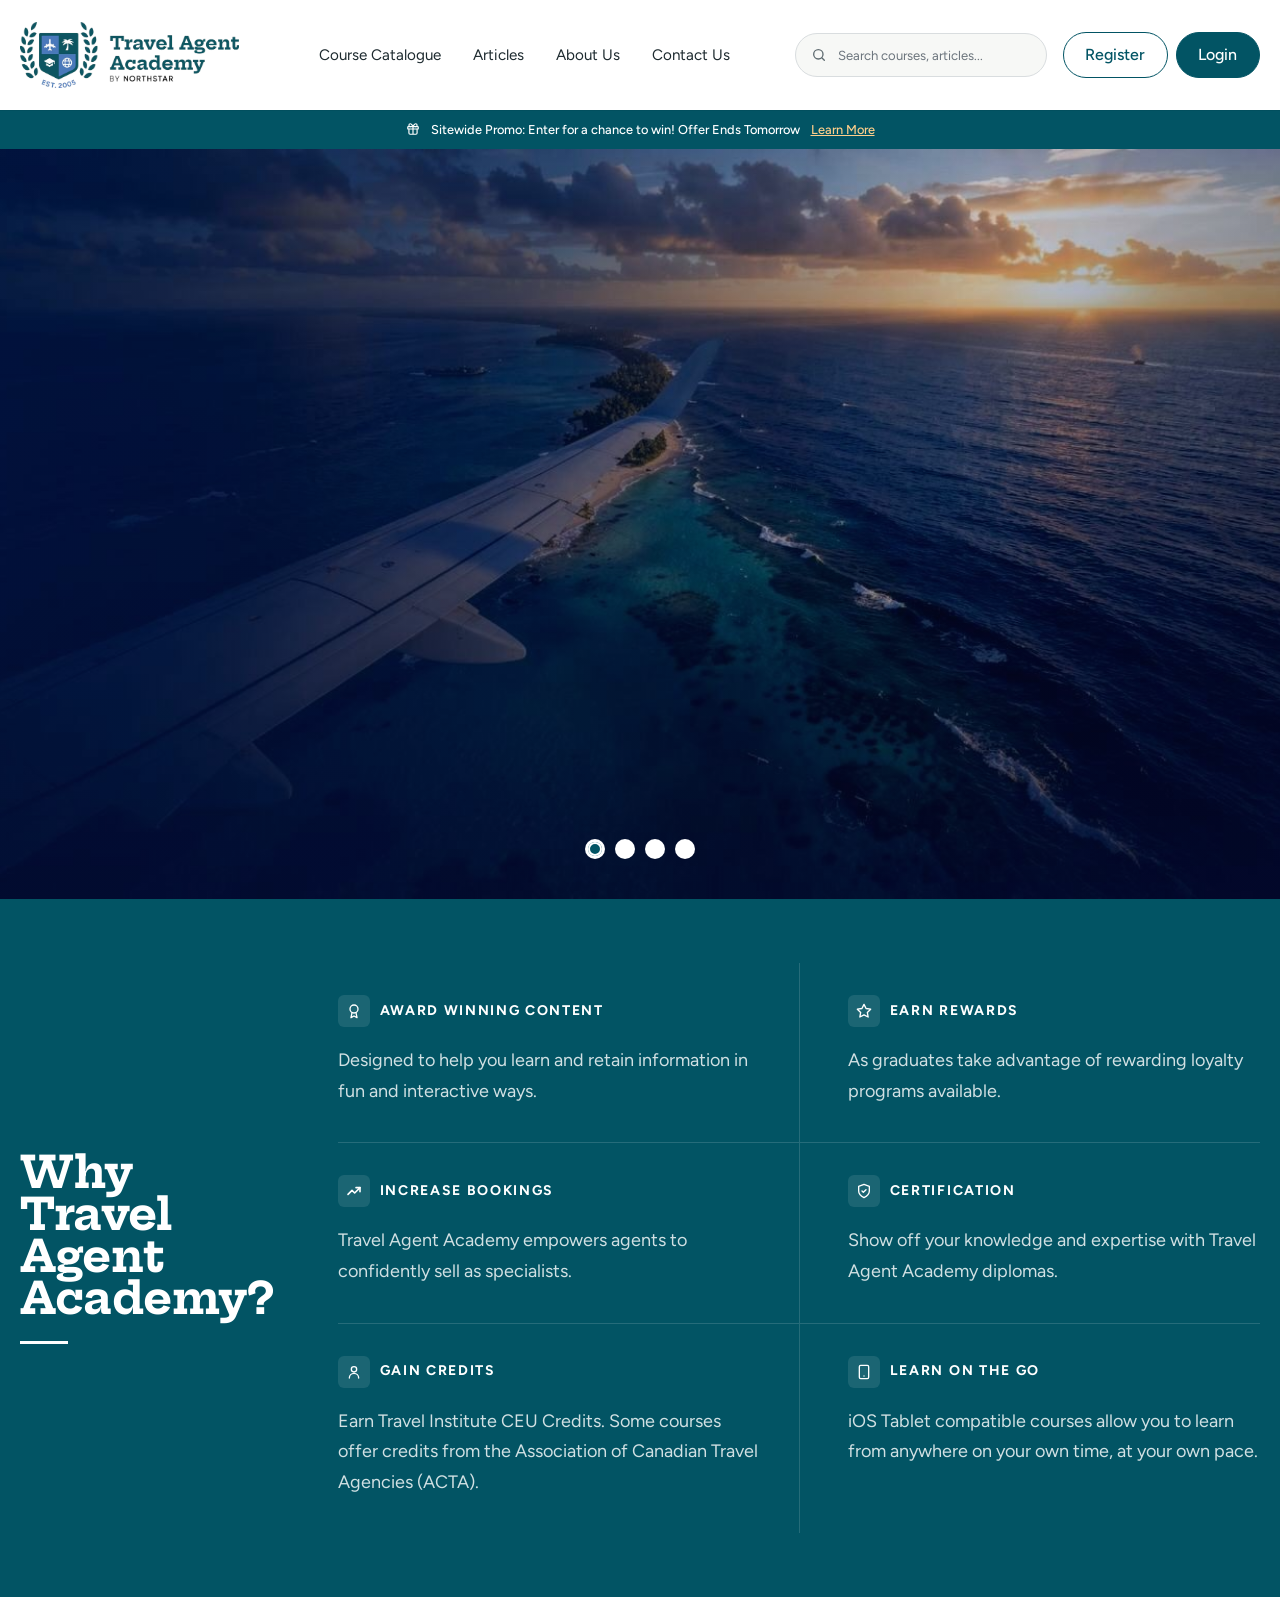
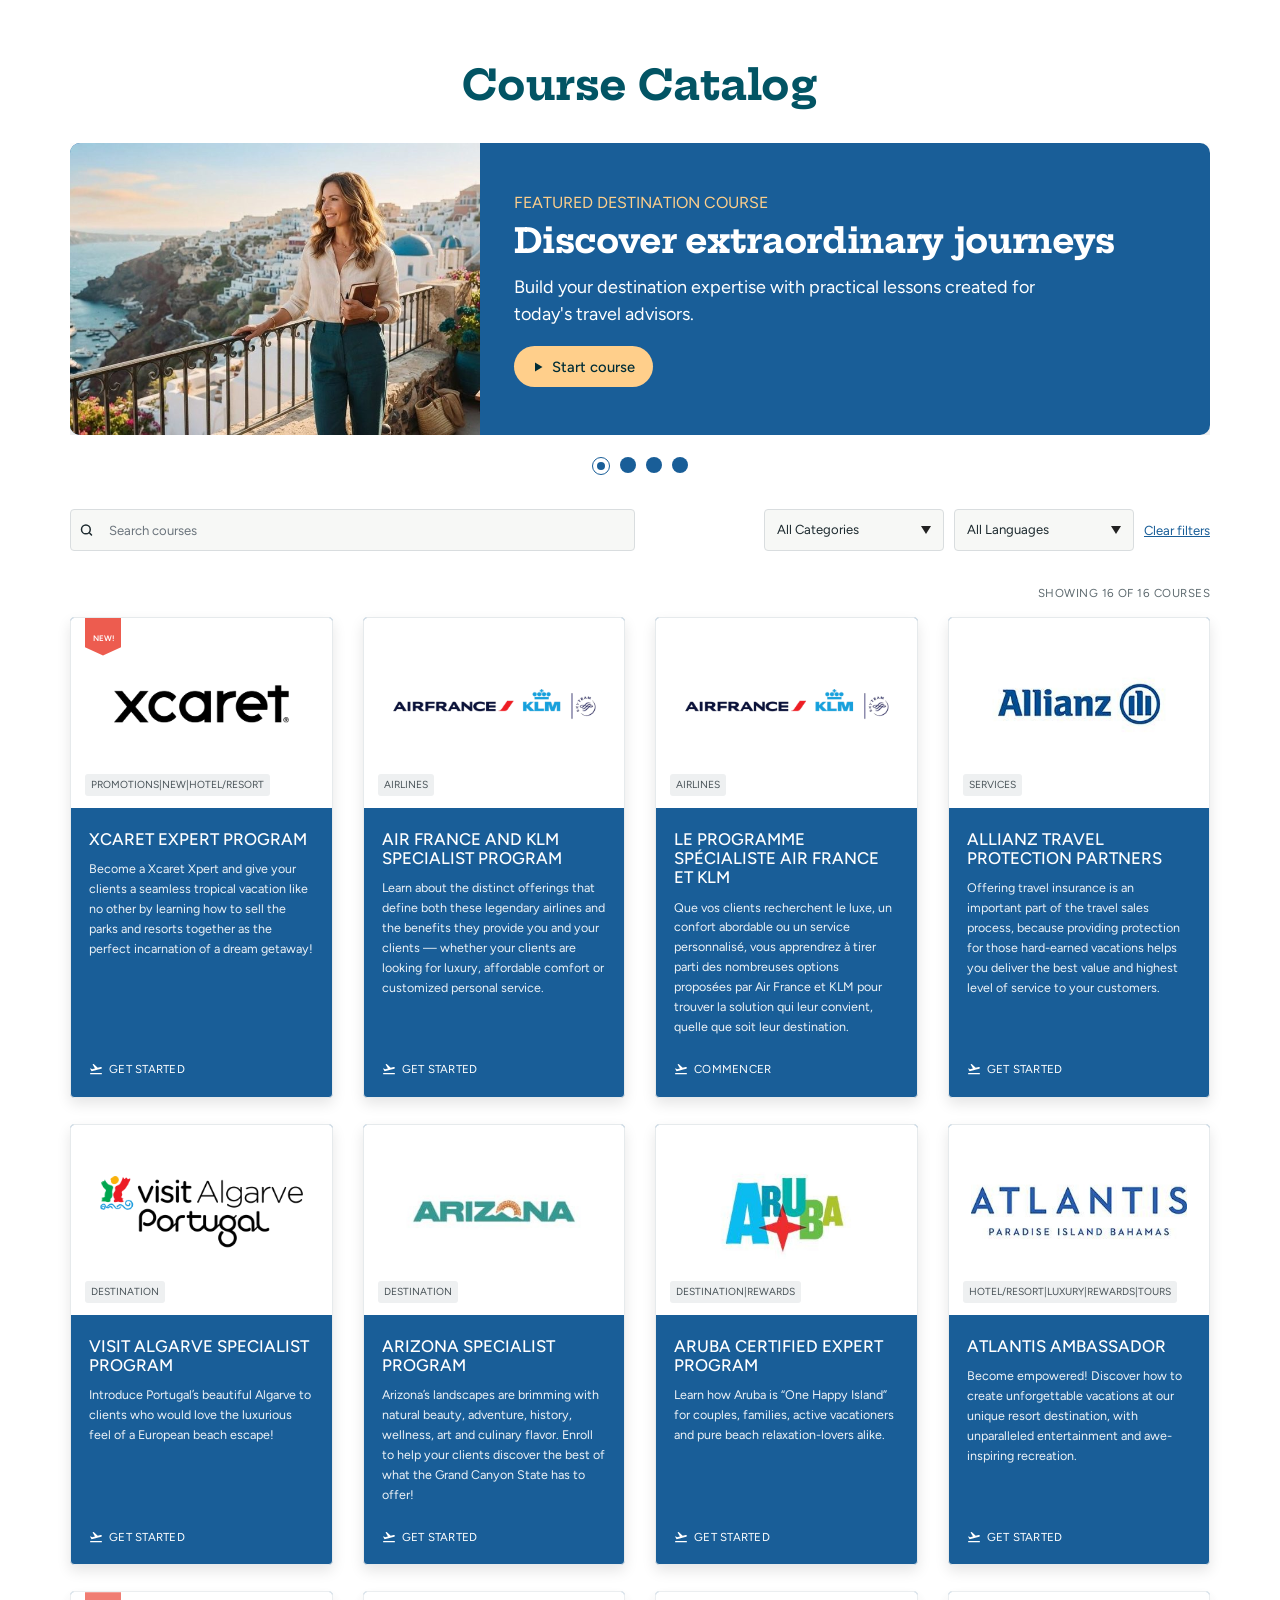
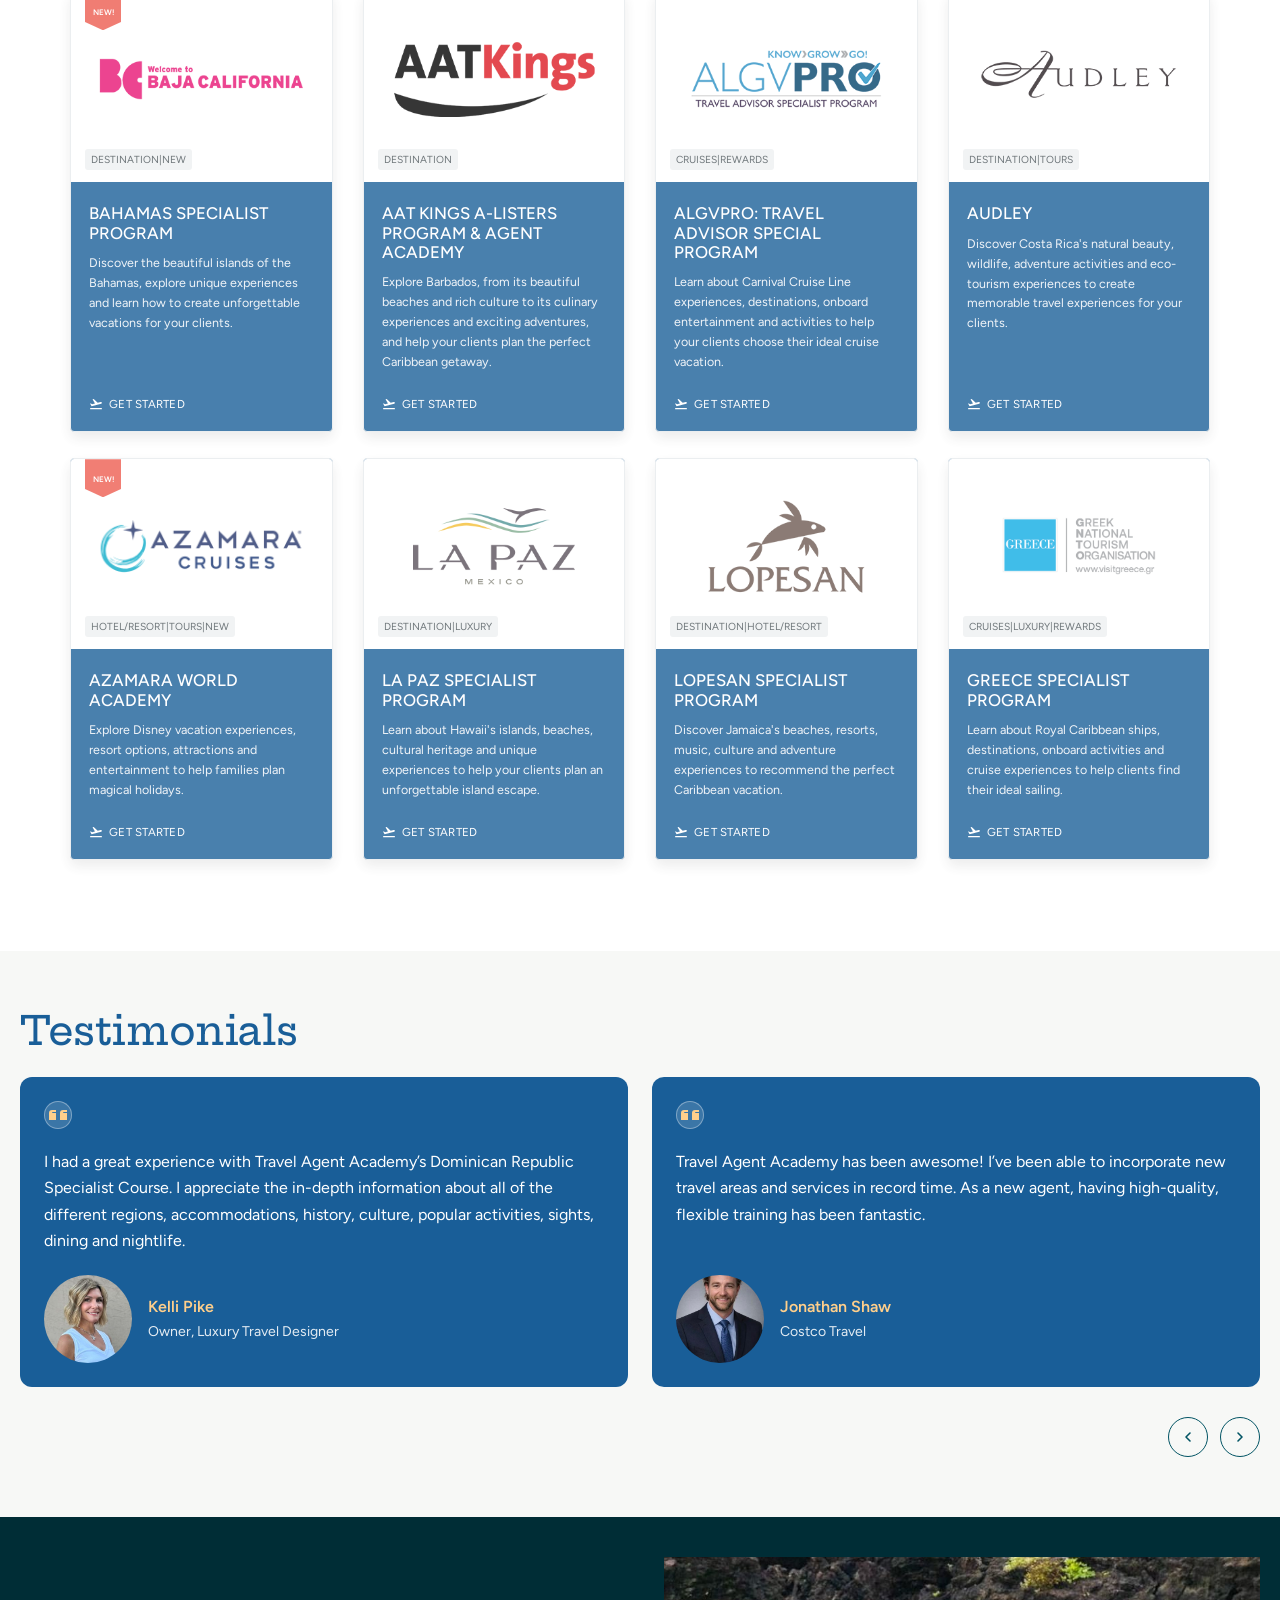
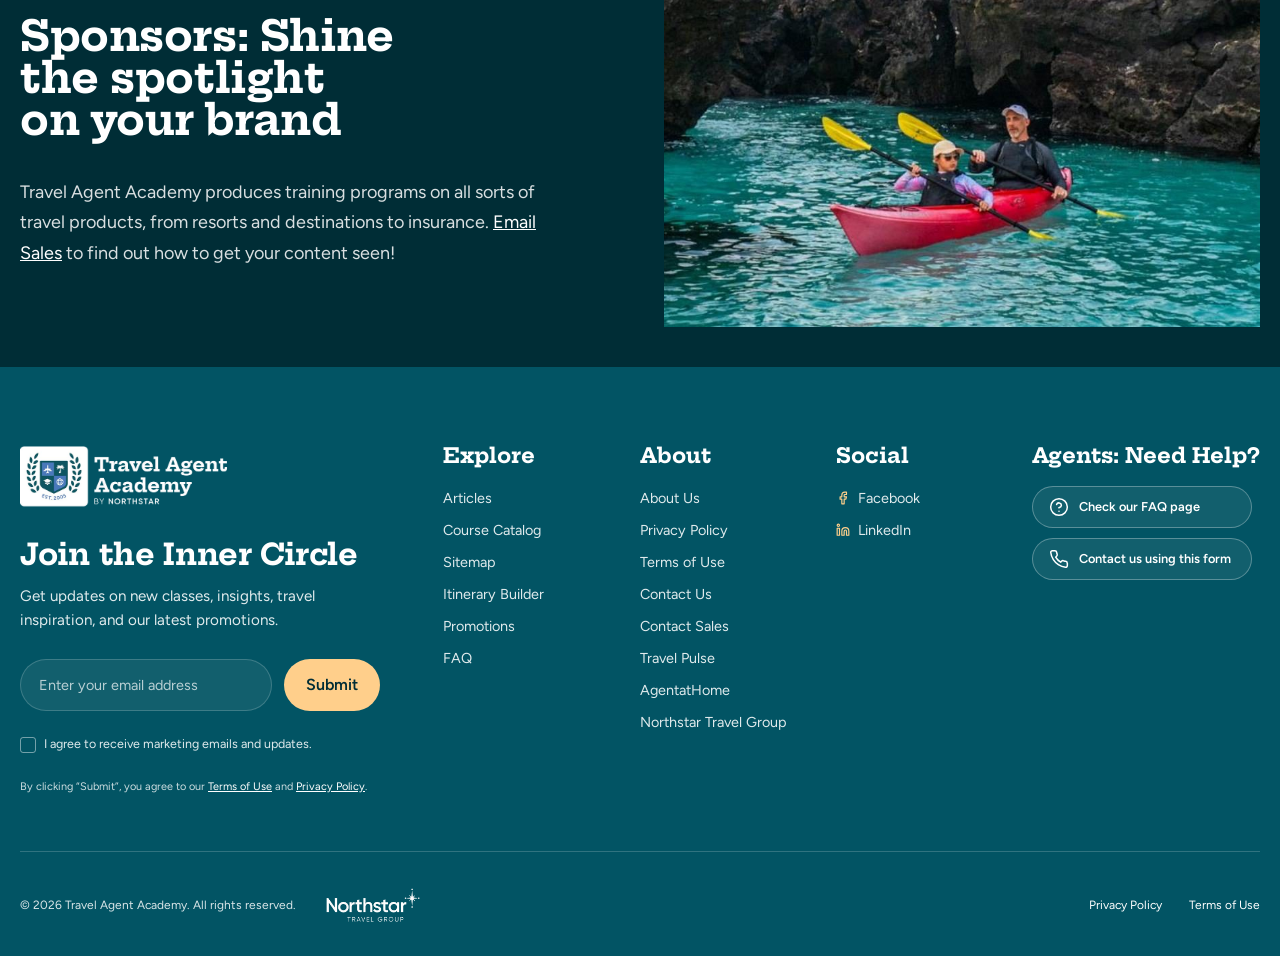
==== commit 5d5405a1: "Update website Testimonial slider dot - Dot Remove" ====
--- a/index.html
+++ b/index.html
@@ -282,8 +282,8 @@
           <p class="t-status sr-only" aria-live="polite"></p>
 
           <div class="testimonial-controls d-flex align-items-center justify-content-between">
-            <div class="t-dots"></div>
-            <div>
+            <div class="t-dots d-none"></div>
+            <div class="ml-auto">
               <button type="button" class="circle-btn" data-t-prev aria-label="Previous testimonial">
                 <svg width="16" height="16" viewBox="0 0 24 24" fill="none" stroke="currentColor" stroke-width="2.4" stroke-linecap="round" stroke-linejoin="round" aria-hidden="true"><path d="m15 18-6-6 6-6"/></svg>
               </button>
--- a/css/styles.css
+++ b/css/styles.css
@@ -496,7 +496,7 @@
   display: flex;
   align-items: center;
   font-family: var(--font-body);
-  font-size: 0.85rem;
+  font-size: 0.875rem;
   font-weight: 700;
   letter-spacing: 0.12em;
   text-transform: uppercase;
@@ -517,7 +517,7 @@
 
 .why-item p {
   color: rgba(255, 255, 255, 0.82);
-  font-size: 1.08rem;
+  font-size: 1.125rem;;
   line-height: 1.7;
   margin: 0;
   max-width: 420px;
@@ -565,19 +565,19 @@
 
 .featured-eyebrow {
   color: var(--taa-peach);
-  font-size: 0.95rem;
+  font-size: 1rem;
   text-transform: uppercase;
   margin-bottom: 6px;
 }
 
 .featured-card h3 {
-  font-size: 2.35rem;
+  font-size: 2.125rem;
   margin-bottom: 12px;
 }
 
 .featured-card p {
-  font-size: 1.08rem;
-  line-height: 1.4;
+  font-size: 1.125rem;
+  line-height: 1.5;
   max-width: 540px;
   margin-bottom: 18px;
 }
@@ -858,7 +858,7 @@
 .testimonials-section .section-title {
   color: var(--taa-blue);
   font-weight: 500;
-  font-size: 2.8rem;
+  font-size: 2.5rem;
   margin-bottom: 22px;
 }
 
@@ -1044,13 +1044,13 @@
 }
 
 .sponsors-section h2 {
-  font-size: 3rem;
+  font-size: 2.625rem;
   line-height: 1;
   margin-bottom: 36px;
 }
 
 .sponsors-section p {
-  font-size: 1.1rem;
+  font-size: 1.125rem;
   line-height: 1.7;
   color: rgba(255, 255, 255, 0.85);
   max-width: 520px;
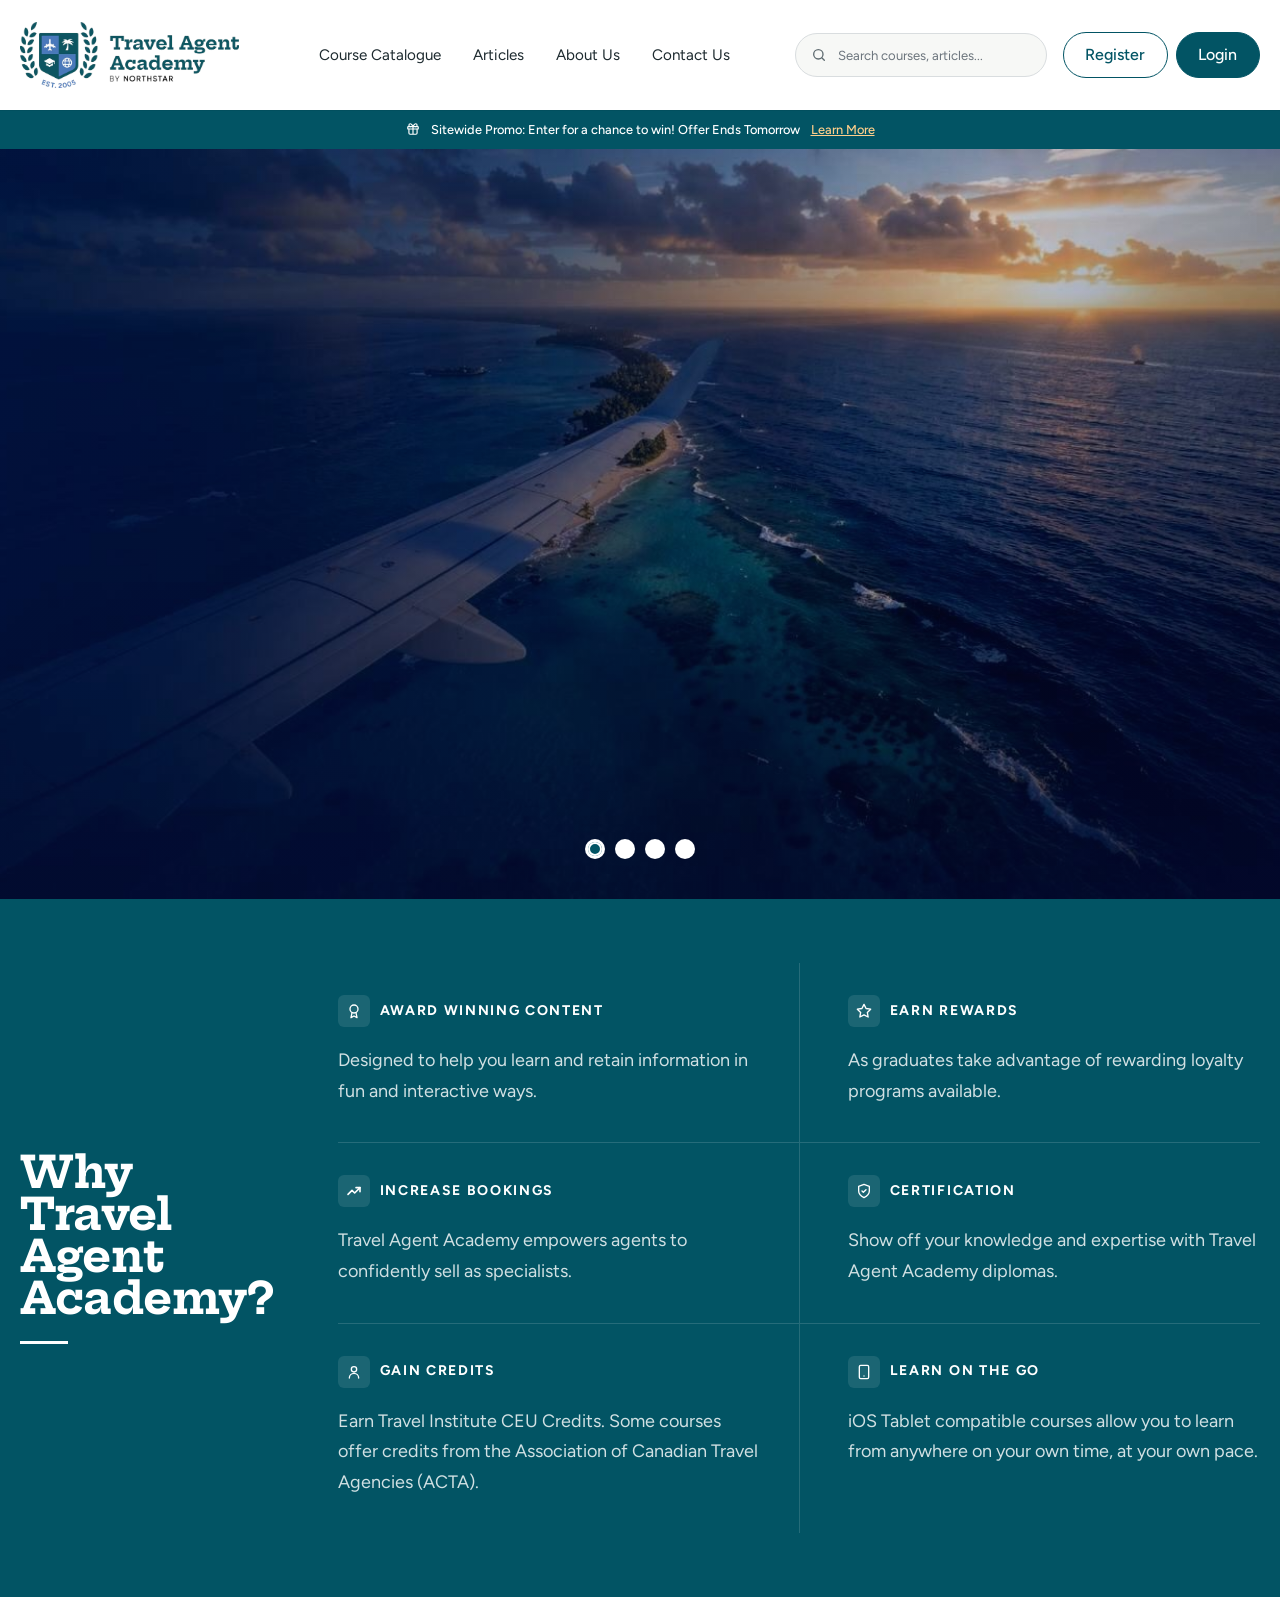
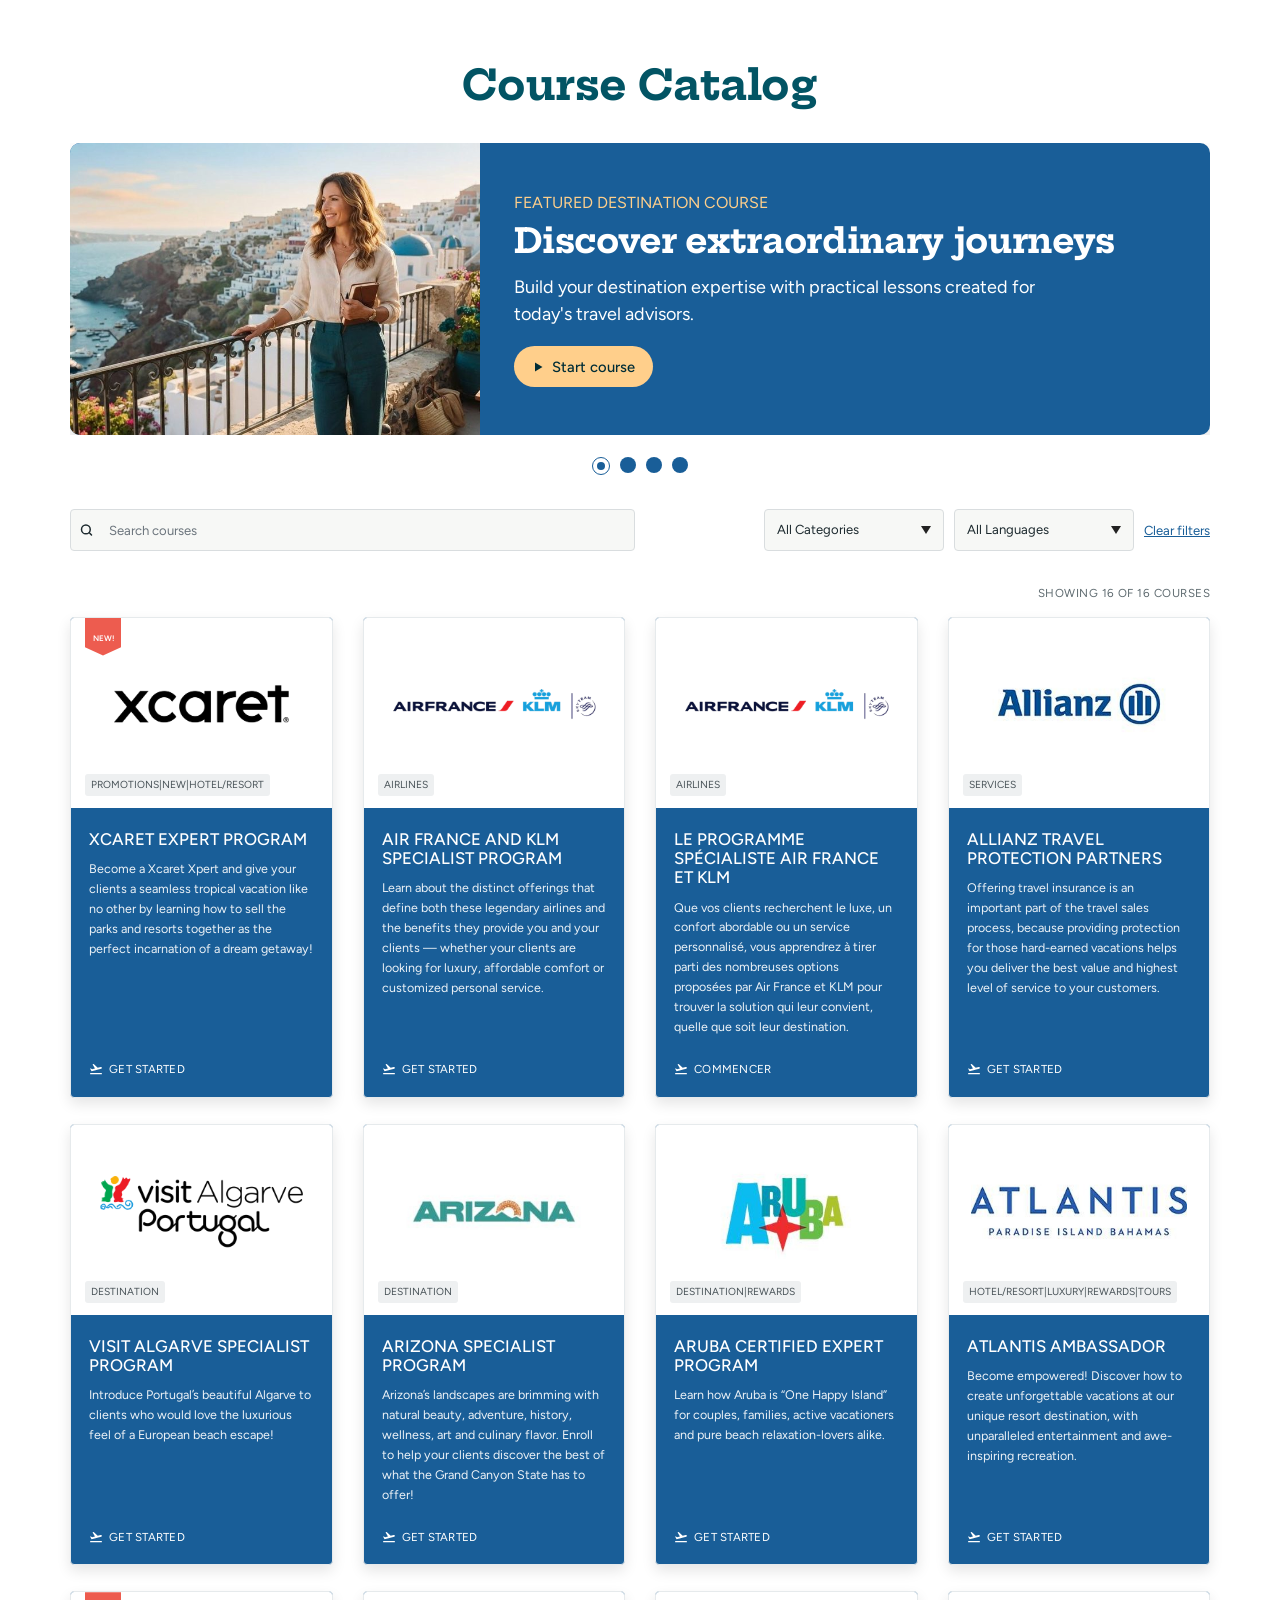
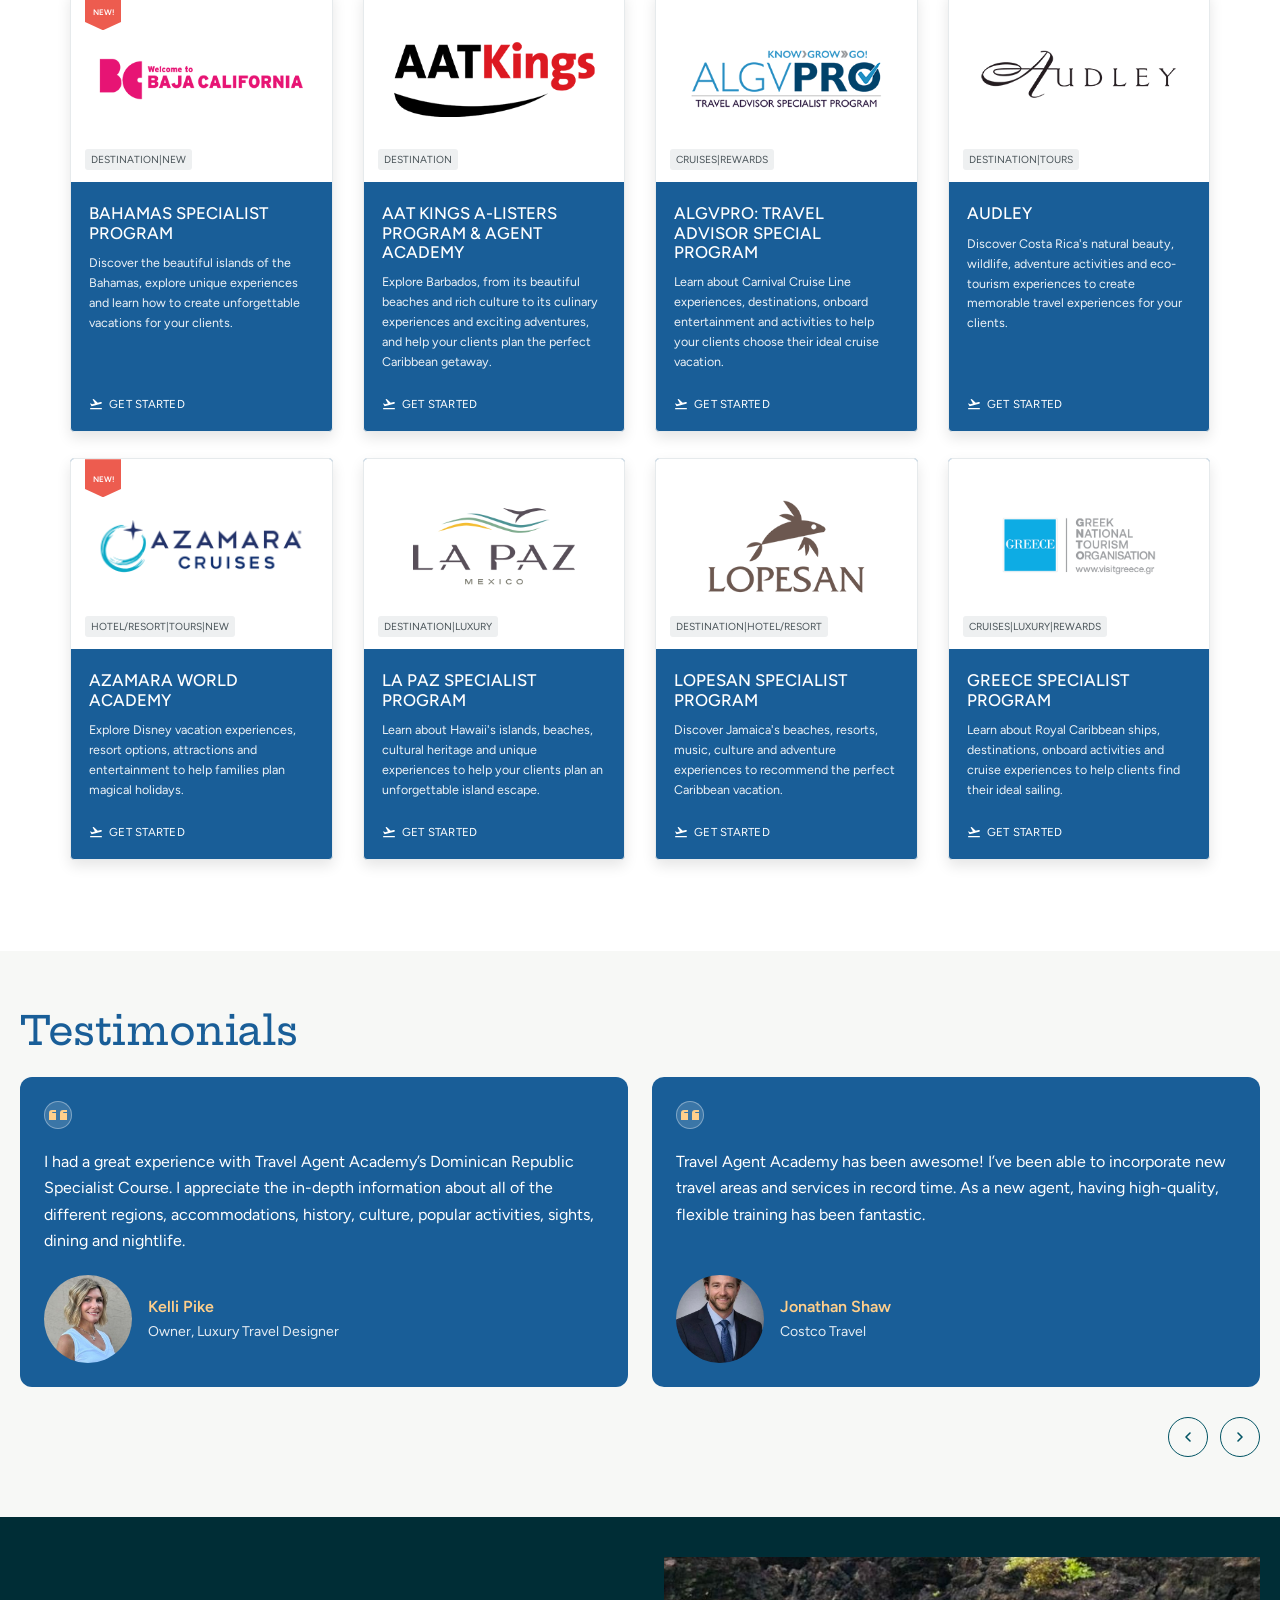
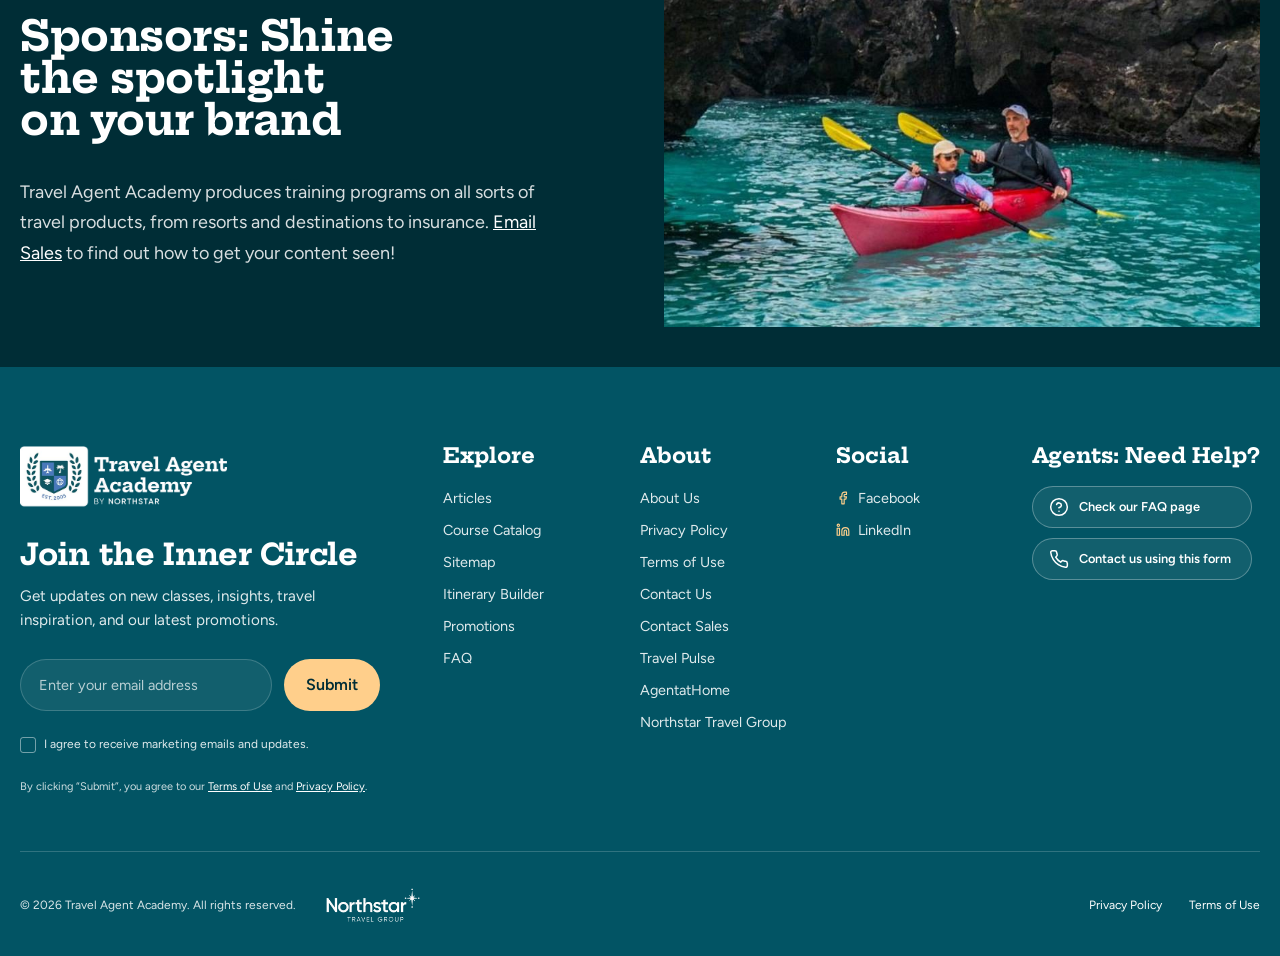
==== commit ae78275e: "Update HTML Favicon" ====
--- a/index.html
+++ b/index.html
@@ -5,7 +5,7 @@
   <meta name="viewport" content="width=device-width, initial-scale=1, shrink-to-fit=no">
   <title>Travel Agent Academy | Training for Travel Advisors</title>
   <meta name="description" content="Travel Agent Academy by Northstar: award-winning destination, supplier and specialist courses for travel advisors.">
-
+  <link rel="icon" href="images/favicon.ico" type="image/png">
   <!-- Fonts -->
   <link rel="preconnect" href="https://fonts.googleapis.com">
   <link rel="preconnect" href="https://fonts.gstatic.com" crossorigin>
--- a/css/styles.css
+++ b/css/styles.css
@@ -1135,7 +1135,7 @@
 }
 
 .newsletter-form .custom-control-label {
-  font-size: 0.78rem;
+  font-size: 0.75rem;
   color: rgba(255, 255, 255, 0.88);
   padding-top: 2px;
 }
@@ -1152,7 +1152,7 @@
 }
 
 .legal-note {
-  font-size: 0.68rem;
+  font-size: 11px;
   color: rgba(255, 255, 255, 0.8);
   margin-top: 22px;
 }
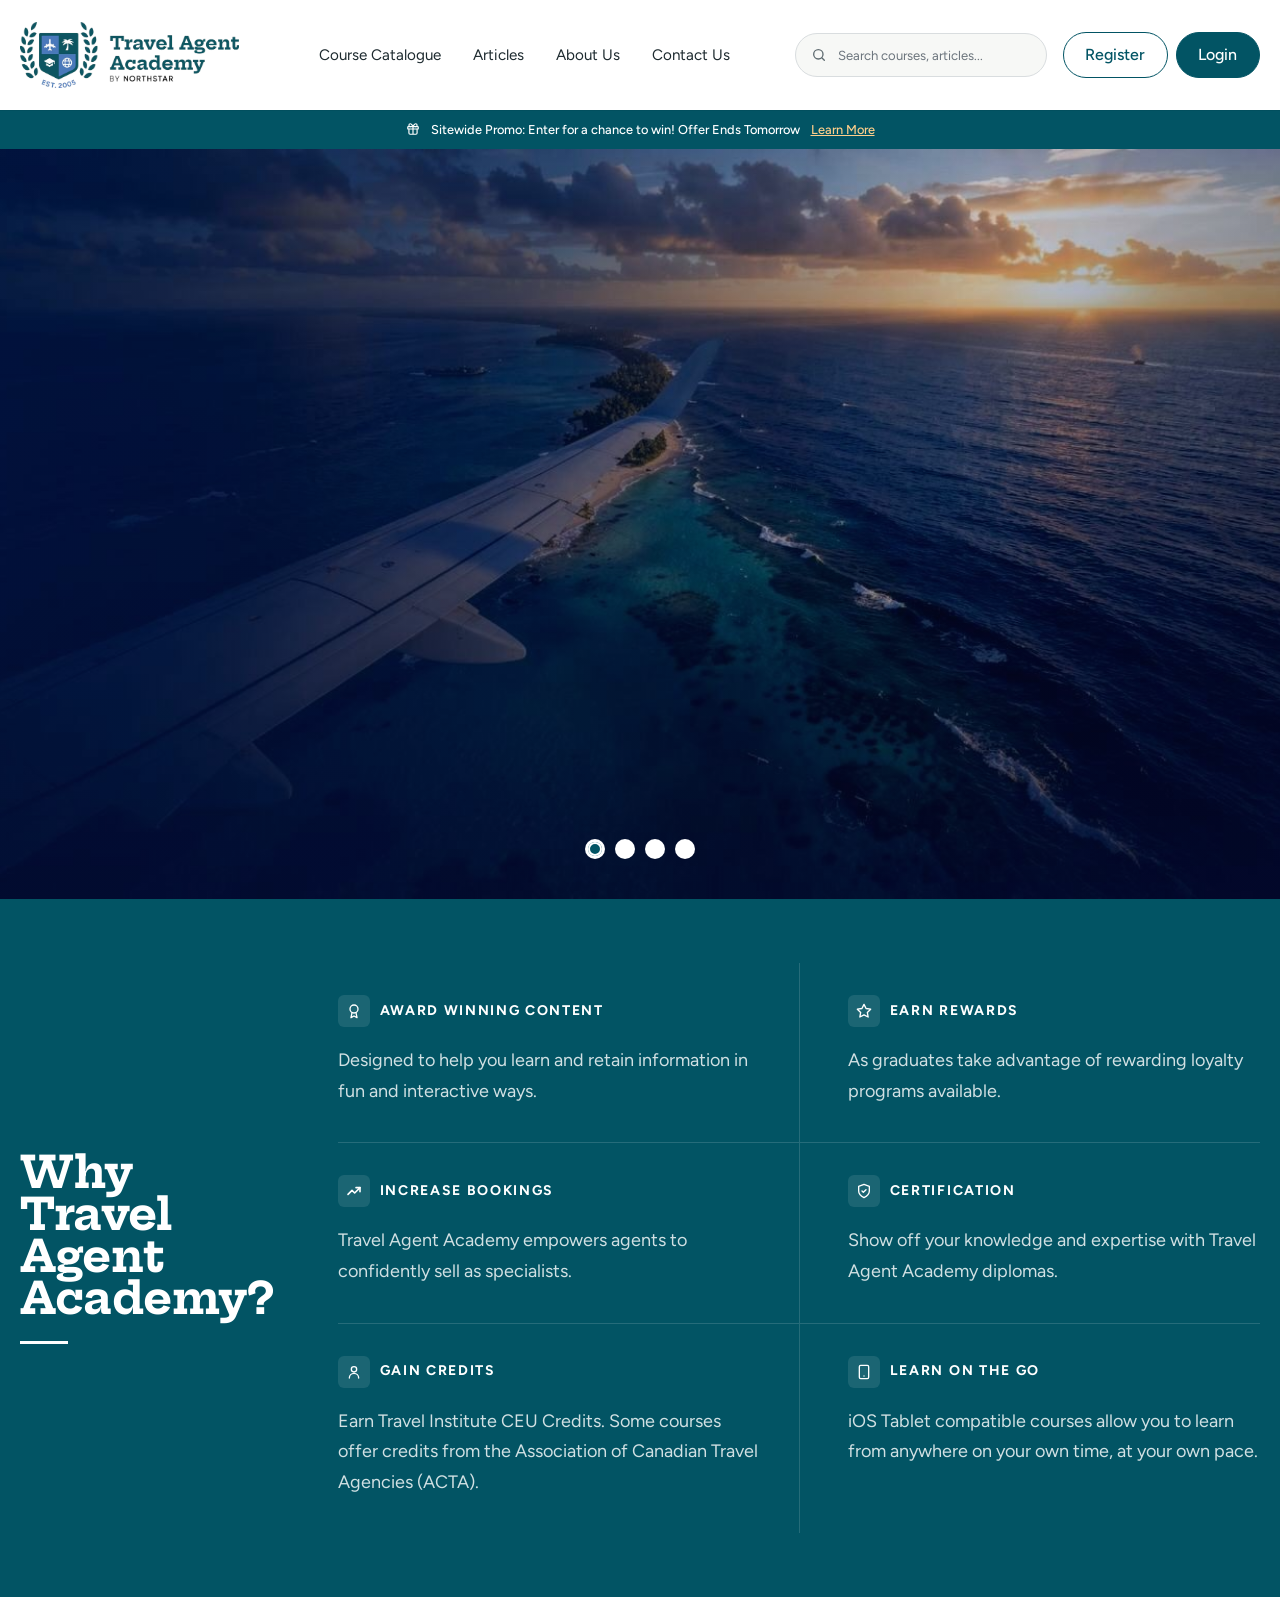
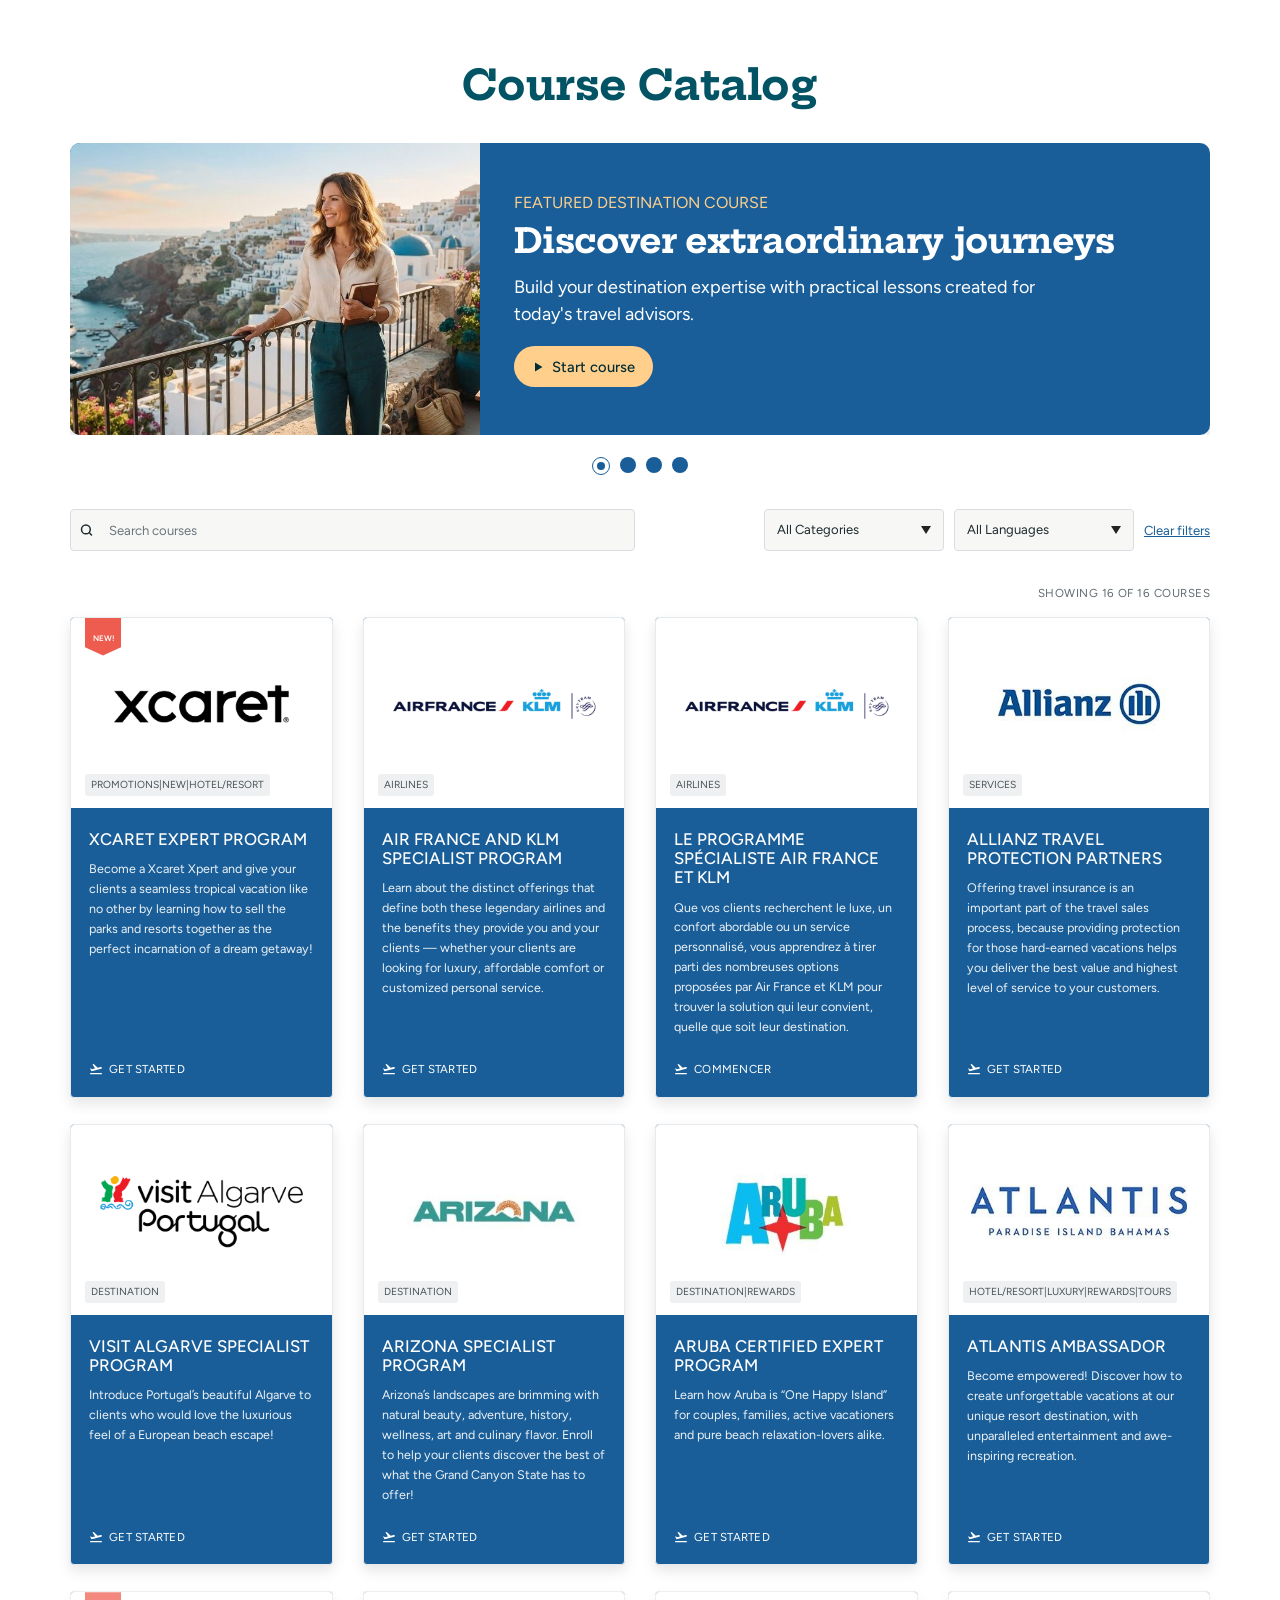
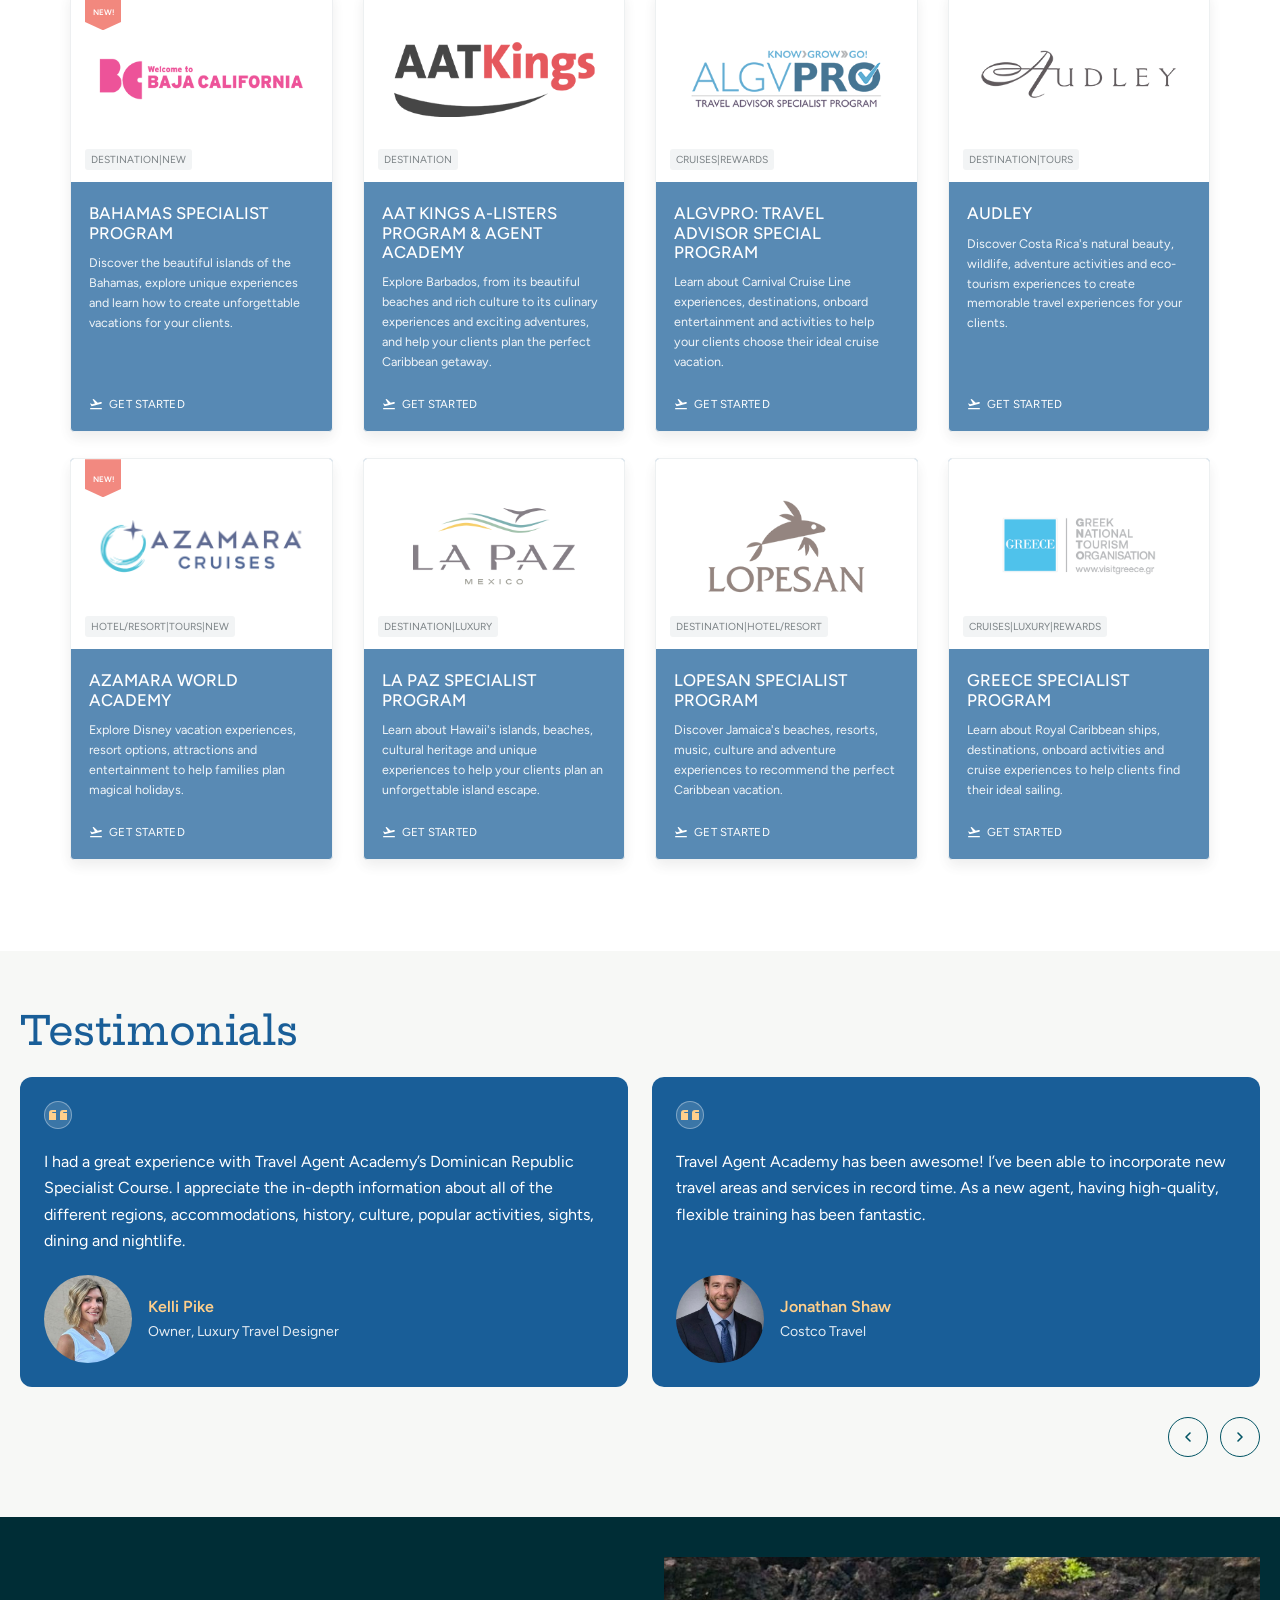
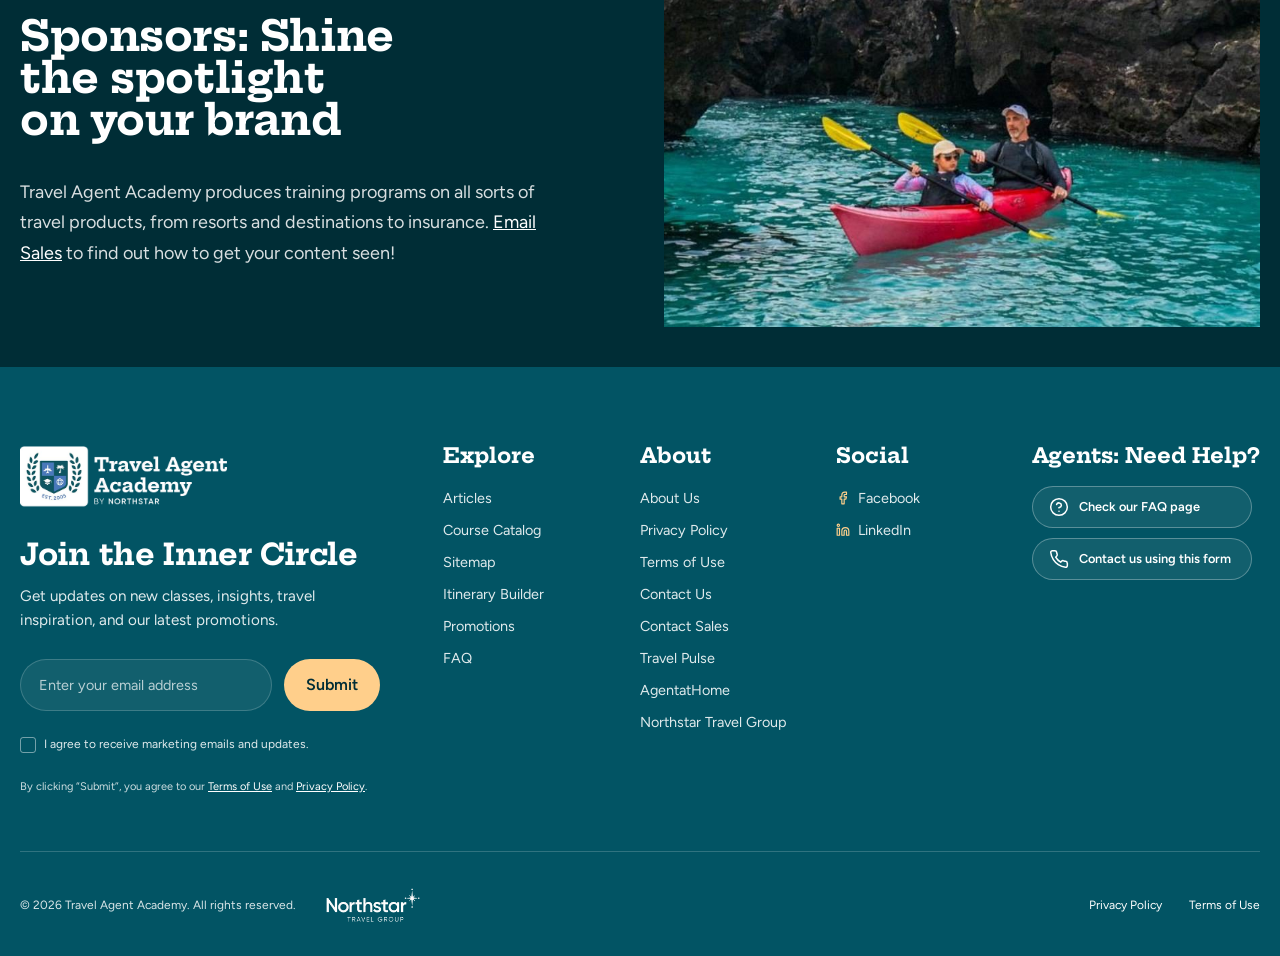
==== commit d0ad682c: "Update TAA responsive layout and styles" ====
--- a/index.html
+++ b/index.html
@@ -1,10 +1,12 @@
 <!DOCTYPE html>
 <html lang="en">
+
 <head>
   <meta charset="utf-8">
   <meta name="viewport" content="width=device-width, initial-scale=1, shrink-to-fit=no">
   <title>Travel Agent Academy | Training for Travel Advisors</title>
-  <meta name="description" content="Travel Agent Academy by Northstar: award-winning destination, supplier and specialist courses for travel advisors.">
+  <meta name="description"
+    content="Travel Agent Academy by Northstar: award-winning destination, supplier and specialist courses for travel advisors.">
   <link rel="icon" href="images/favicon.ico" type="image/png">
   <!-- Fonts -->
   <link rel="preconnect" href="https://fonts.googleapis.com">
@@ -14,61 +16,74 @@
     rel="stylesheet">
 
   <!-- Bootstrap 4.6.2 -->
-  <link rel="stylesheet" href="https://cdn.jsdelivr.net/npm/bootstrap@4.6.2/dist/css/bootstrap.min.css" integrity="sha384-xOolHFLEh07PJGoPkLv1IbcEPTNtaed2xpHsD9ESMhqIYd0nLMwNLD69Npy4HI+N" crossorigin="anonymous">
+  <link rel="stylesheet" href="https://cdn.jsdelivr.net/npm/bootstrap@4.6.2/dist/css/bootstrap.min.css"
+    integrity="sha384-xOolHFLEh07PJGoPkLv1IbcEPTNtaed2xpHsD9ESMhqIYd0nLMwNLD69Npy4HI+N" crossorigin="anonymous">
 
   <!-- Site styles -->
   <link rel="stylesheet" href="css/styles.css">
 </head>
+
 <body>
 
   <a class="sr-only sr-only-focusable" href="#main">Skip to main content</a>
-
-  <!-- ============ HEADER ============ -->
-  <header class="site-header">
-    <div class="container-wide">
-      <nav class="navbar navbar-expand-lg navbar-light px-0">
-        <a class="navbar-brand py-0" href="#">
-          <img src="images/logo.png" alt="Travel Agent Academy by Northstar">
-        </a>
-
-        <button class="navbar-toggler" type="button" data-toggle="collapse" data-target="#mainNav" aria-controls="mainNav" aria-expanded="false" aria-label="Toggle navigation">
-          <span class="navbar-toggler-icon"></span>
-        </button>
-
-        <div class="collapse navbar-collapse" id="mainNav">
-          <ul class="navbar-nav mx-lg-auto">
-            <li class="nav-item"><a class="nav-link" href="course-catalog.html">Course Catalogue</a></li>
-            <li class="nav-item"><a class="nav-link" href="#">Articles</a></li>
-            <li class="nav-item"><a class="nav-link" href="#">About Us</a></li>
-            <li class="nav-item"><a class="nav-link" href="#">Contact Us</a></li>
-          </ul>
-
-          <div class="header-actions d-flex align-items-center">
-            <form class="header-search" role="search" action="#">
-              <svg width="16" height="16" viewBox="0 0 24 24" fill="none" stroke="currentColor" stroke-width="2" stroke-linecap="round" aria-hidden="true"><circle cx="11" cy="11" r="7"/><path d="m20 20-3.5-3.5"/></svg>
-              <label for="siteSearch" class="sr-only">Search</label>
-              <input id="siteSearch" class="form-control" type="search" placeholder="Search courses, articles...">
-            </form>
-            <a href="register.html" class="btn btn-pill btn-taa-outline ml-3">Register</a>
-            <a href="#" class="btn btn-pill btn-taa-solid ml-2">Login</a>
-          </div>
-        </div>
-      </nav>
+  <div class="site-wrapper">
+    <!-- ============ HEADER ============ -->
+    <header class="site-header">
+      <div class="container-wide">
+        <nav class="navbar navbar-expand-lg navbar-light px-0">
+          <a class="navbar-brand py-0" href="#">
+            <img src="images/logo.png" alt="Travel Agent Academy by Northstar">
+          </a>
+
+          <button class="navbar-toggler" type="button" data-toggle="collapse" data-target="#mainNav"
+            aria-controls="mainNav" aria-expanded="false" aria-label="Toggle navigation">
+            <span class="navbar-toggler-icon"></span>
+          </button>
+
+          <div class="collapse navbar-collapse" id="mainNav">
+            <ul class="navbar-nav mx-lg-auto">
+              <li class="nav-item"><a class="nav-link" href="course-catalog.html">Course Catalogue</a></li>
+              <li class="nav-item"><a class="nav-link" href="#">Articles</a></li>
+              <li class="nav-item"><a class="nav-link" href="#">About Us</a></li>
+              <li class="nav-item"><a class="nav-link" href="#">Contact Us</a></li>
+            </ul>
+
+            <div class="header-actions d-flex align-items-center">
+              <form class="header-search" role="search" action="#">
+                <svg width="16" height="16" viewBox="0 0 24 24" fill="none" stroke="currentColor" stroke-width="2"
+                  stroke-linecap="round" aria-hidden="true">
+                  <circle cx="11" cy="11" r="7" />
+                  <path d="m20 20-3.5-3.5" />
+                </svg>
+                <label for="siteSearch" class="sr-only">Search</label>
+                <input id="siteSearch" class="form-control" type="search" placeholder="Search courses, articles...">
+              </form>
+              <a href="register.html" class="btn btn-pill btn-taa-outline ml-3">Register</a>
+              <a href="#" class="btn btn-pill btn-taa-solid ml-2">Login</a>
+            </div>
+          </div>
+        </nav>
+      </div>
+    </header>
+
+    <!-- ============ PROMO BAR ============ -->
+    <div class="promo-bar">
+      <svg width="14" height="14" viewBox="0 0 24 24" fill="none" stroke="currentColor" stroke-width="2"
+        stroke-linecap="round" stroke-linejoin="round" aria-hidden="true">
+        <rect x="3" y="8" width="18" height="4" rx="1" />
+        <path
+          d="M12 8v13M19 12v7a2 2 0 0 1-2 2H7a2 2 0 0 1-2-2v-7M7.5 8a2.5 2.5 0 0 1 0-5C10 3 12 8 12 8s2-5 4.5-5a2.5 2.5 0 0 1 0 5" />
+      </svg>
+      Sitewide Promo: Enter for a chance to win! Offer Ends Tomorrow
+      <a href="#">Learn More</a>
     </div>
-  </header>
-
-  <!-- ============ PROMO BAR ============ -->
-  <div class="promo-bar">
-    <svg width="14" height="14" viewBox="0 0 24 24" fill="none" stroke="currentColor" stroke-width="2" stroke-linecap="round" stroke-linejoin="round" aria-hidden="true"><rect x="3" y="8" width="18" height="4" rx="1"/><path d="M12 8v13M19 12v7a2 2 0 0 1-2 2H7a2 2 0 0 1-2-2v-7M7.5 8a2.5 2.5 0 0 1 0-5C10 3 12 8 12 8s2-5 4.5-5a2.5 2.5 0 0 1 0 5"/></svg>
-    Sitewide Promo: Enter for a chance to win! Offer Ends Tomorrow
-    <a href="#">Learn More</a>
   </div>
-
   <main id="main">
 
     <!-- ============ HERO CAROUSEL ============ -->
-   
-    <section id="heroCarousel" class="carousel slide hero-carousel" data-interval="false" aria-label="Featured promotions">
+
+    <section id="heroCarousel" class="carousel slide hero-carousel" data-interval="false"
+      aria-label="Featured promotions">
       <ol class="carousel-indicators dots-ring d-none d-lg-flex">
         <li data-target="#heroCarousel" data-slide-to="0" class="active" aria-label="Slide 1"></li>
         <li data-target="#heroCarousel" data-slide-to="1" aria-label="Slide 2"></li>
@@ -76,25 +91,41 @@
         <li data-target="#heroCarousel" data-slide-to="3" aria-label="Slide 4"></li>
       </ol>
       <div class="carousel-inner">
-        
+
         <div class="carousel-item active hero-slide-1 hero-slide-video" style="background-image: url(images/hero.jpg)">
-          
-          <video class="hero-video" autoplay loop playsinline preload="metadata" poster="images/hero.jpg">
+
+          <video class="hero-video" autoplay loop playsinline preload="metadata">
             <source src="videos/travel-agent-academy-hero.mp4" type="video/mp4">
           </video>
           <div class="hero-video-toggle" role="group" aria-label="Video controls">
-            
+
             <button type="button" class="hero-sound-hint d-none" data-video-sound-hint>
-              <svg width="14" height="14" viewBox="0 0 24 24" fill="none" stroke="currentColor" stroke-width="2" stroke-linecap="round" stroke-linejoin="round" aria-hidden="true"><path d="M11 5 6 9H2v6h4l5 4z" fill="currentColor"/><path d="M15.5 8.5a5 5 0 0 1 0 7M19 5a10 10 0 0 1 0 14"/></svg>
+              <svg width="14" height="14" viewBox="0 0 24 24" fill="none" stroke="currentColor" stroke-width="2"
+                stroke-linecap="round" stroke-linejoin="round" aria-hidden="true">
+                <path d="M11 5 6 9H2v6h4l5 4z" fill="currentColor" />
+                <path d="M15.5 8.5a5 5 0 0 1 0 7M19 5a10 10 0 0 1 0 14" />
+              </svg>
               <span>Click for sound</span>
             </button>
             <button type="button" class="hero-video-btn" data-video-play aria-label="Pause video" aria-pressed="false">
-              <svg class="icon-pause" width="14" height="14" viewBox="0 0 24 24" fill="currentColor" aria-hidden="true"><path d="M6 4h4v16H6zM14 4h4v16h-4z"/></svg>
-              <svg class="icon-play" width="14" height="14" viewBox="0 0 24 24" fill="currentColor" aria-hidden="true"><path d="M7 4v16l13-8z"/></svg>
+              <svg class="icon-pause" width="14" height="14" viewBox="0 0 24 24" fill="currentColor" aria-hidden="true">
+                <path d="M6 4h4v16H6zM14 4h4v16h-4z" />
+              </svg>
+              <svg class="icon-play" width="14" height="14" viewBox="0 0 24 24" fill="currentColor" aria-hidden="true">
+                <path d="M7 4v16l13-8z" />
+              </svg>
             </button>
             <button type="button" class="hero-video-btn" data-video-mute aria-label="Mute video" aria-pressed="false">
-              <svg class="icon-sound-on" width="16" height="16" viewBox="0 0 24 24" fill="none" stroke="currentColor" stroke-width="2" stroke-linecap="round" stroke-linejoin="round" aria-hidden="true"><path d="M11 5 6 9H2v6h4l5 4z" fill="currentColor"/><path d="M15.5 8.5a5 5 0 0 1 0 7M19 5a10 10 0 0 1 0 14"/></svg>
-              <svg class="icon-sound-off" width="16" height="16" viewBox="0 0 24 24" fill="none" stroke="currentColor" stroke-width="2" stroke-linecap="round" stroke-linejoin="round" aria-hidden="true"><path d="M11 5 6 9H2v6h4l5 4z" fill="currentColor"/><path d="m22 9-6 6M16 9l6 6"/></svg>
+              <svg class="icon-sound-on" width="16" height="16" viewBox="0 0 24 24" fill="none" stroke="currentColor"
+                stroke-width="2" stroke-linecap="round" stroke-linejoin="round" aria-hidden="true">
+                <path d="M11 5 6 9H2v6h4l5 4z" fill="currentColor" />
+                <path d="M15.5 8.5a5 5 0 0 1 0 7M19 5a10 10 0 0 1 0 14" />
+              </svg>
+              <svg class="icon-sound-off" width="16" height="16" viewBox="0 0 24 24" fill="none" stroke="currentColor"
+                stroke-width="2" stroke-linecap="round" stroke-linejoin="round" aria-hidden="true">
+                <path d="M11 5 6 9H2v6h4l5 4z" fill="currentColor" />
+                <path d="m22 9-6 6M16 9l6 6" />
+              </svg>
             </button>
           </div>
         </div>
@@ -103,11 +134,17 @@
         <div class="carousel-item hero-slide-4" role="img" aria-label="Tropical coastline seen from above"></div>
       </div>
       <a class="carousel-control-prev hero-arrow d-lg-none" href="#heroCarousel" role="button" data-slide="prev">
-        <span class="hero-arrow-icon" aria-hidden="true"><svg width="18" height="18" viewBox="0 0 24 24" fill="none" stroke="currentColor" stroke-width="2.4" stroke-linecap="round" stroke-linejoin="round"><path d="m15 18-6-6 6-6"/></svg></span>
+        <span class="hero-arrow-icon" aria-hidden="true"><svg width="18" height="18" viewBox="0 0 24 24" fill="none"
+            stroke="currentColor" stroke-width="2.4" stroke-linecap="round" stroke-linejoin="round">
+            <path d="m15 18-6-6 6-6" />
+          </svg></span>
         <span class="sr-only">Previous slide</span>
       </a>
       <a class="carousel-control-next hero-arrow d-lg-none" href="#heroCarousel" role="button" data-slide="next">
-        <span class="hero-arrow-icon" aria-hidden="true"><svg width="18" height="18" viewBox="0 0 24 24" fill="none" stroke="currentColor" stroke-width="2.4" stroke-linecap="round" stroke-linejoin="round"><path d="m9 18 6-6-6-6"/></svg></span>
+        <span class="hero-arrow-icon" aria-hidden="true"><svg width="18" height="18" viewBox="0 0 24 24" fill="none"
+            stroke="currentColor" stroke-width="2.4" stroke-linecap="round" stroke-linejoin="round">
+            <path d="m9 18 6-6-6-6" />
+          </svg></span>
         <span class="sr-only">Next slide</span>
       </a>
     </section>
@@ -125,28 +162,58 @@
           <div class="col-lg-9">
             <div class="row why-grid">
               <div class="col-md-6 why-item">
-                <h3><span class="why-icon"><svg width="16" height="16" viewBox="0 0 24 24" fill="none" stroke="currentColor" stroke-width="2" stroke-linecap="round" stroke-linejoin="round" aria-hidden="true"><circle cx="12" cy="9" r="6"/><path d="m9 14.5-1.5 7.5 4.5-2.5 4.5 2.5-1.5-7.5"/></svg></span>Award Winning Content</h3>
+                <h3><span class="why-icon"><svg width="16" height="16" viewBox="0 0 24 24" fill="none"
+                      stroke="currentColor" stroke-width="2" stroke-linecap="round" stroke-linejoin="round"
+                      aria-hidden="true">
+                      <circle cx="12" cy="9" r="6" />
+                      <path d="m9 14.5-1.5 7.5 4.5-2.5 4.5 2.5-1.5-7.5" />
+                    </svg></span>Award Winning Content</h3>
                 <p>Designed to help you learn and retain information in fun and interactive ways.</p>
               </div>
               <div class="col-md-6 why-item">
-                <h3><span class="why-icon"><svg width="16" height="16" viewBox="0 0 24 24" fill="none" stroke="currentColor" stroke-width="2" stroke-linejoin="round" aria-hidden="true"><path d="m12 2 3.1 6.3 6.9 1-5 4.9 1.2 6.8L12 17.8 5.8 21l1.2-6.8-5-4.9 6.9-1z"/></svg></span>Earn Rewards</h3>
+                <h3><span class="why-icon"><svg width="16" height="16" viewBox="0 0 24 24" fill="none"
+                      stroke="currentColor" stroke-width="2" stroke-linejoin="round" aria-hidden="true">
+                      <path d="m12 2 3.1 6.3 6.9 1-5 4.9 1.2 6.8L12 17.8 5.8 21l1.2-6.8-5-4.9 6.9-1z" />
+                    </svg></span>Earn Rewards</h3>
                 <p>As graduates take advantage of rewarding loyalty programs available.</p>
               </div>
               <div class="col-md-6 why-item">
-                <h3><span class="why-icon"><svg width="16" height="16" viewBox="0 0 24 24" fill="none" stroke="currentColor" stroke-width="2.4" stroke-linecap="round" stroke-linejoin="round" aria-hidden="true"><path d="m3 17 6-6 4 4 8-8"/><path d="M15 7h6v6"/></svg></span>Increase Bookings</h3>
+                <h3><span class="why-icon"><svg width="16" height="16" viewBox="0 0 24 24" fill="none"
+                      stroke="currentColor" stroke-width="2.4" stroke-linecap="round" stroke-linejoin="round"
+                      aria-hidden="true">
+                      <path d="m3 17 6-6 4 4 8-8" />
+                      <path d="M15 7h6v6" />
+                    </svg></span>Increase Bookings</h3>
                 <p>Travel Agent Academy empowers agents to confidently sell as specialists.</p>
               </div>
               <div class="col-md-6 why-item">
-                <h3><span class="why-icon"><svg width="16" height="16" viewBox="0 0 24 24" fill="none" stroke="currentColor" stroke-width="2" stroke-linecap="round" stroke-linejoin="round" aria-hidden="true"><path d="M12 22s8-4 8-10V5l-8-3-8 3v7c0 6 8 10 8 10z"/><path d="m9 12 2 2 4-4"/></svg></span>Certification</h3>
+                <h3><span class="why-icon"><svg width="16" height="16" viewBox="0 0 24 24" fill="none"
+                      stroke="currentColor" stroke-width="2" stroke-linecap="round" stroke-linejoin="round"
+                      aria-hidden="true">
+                      <path d="M12 22s8-4 8-10V5l-8-3-8 3v7c0 6 8 10 8 10z" />
+                      <path d="m9 12 2 2 4-4" />
+                    </svg></span>Certification</h3>
                 <p>Show off your knowledge and expertise with Travel Agent Academy diplomas.</p>
               </div>
               <div class="col-md-6 why-item">
-                <h3><span class="why-icon"><svg width="16" height="16" viewBox="0 0 24 24" fill="none" stroke="currentColor" stroke-width="2" stroke-linecap="round" stroke-linejoin="round" aria-hidden="true"><circle cx="12" cy="8" r="4"/><path d="M5 21a7 7 0 0 1 14 0"/></svg></span>Gain Credits</h3>
-                <p>Earn Travel Institute CEU Credits. Some courses offer credits from the Association of Canadian Travel Agencies (ACTA).</p>
+                <h3><span class="why-icon"><svg width="16" height="16" viewBox="0 0 24 24" fill="none"
+                      stroke="currentColor" stroke-width="2" stroke-linecap="round" stroke-linejoin="round"
+                      aria-hidden="true">
+                      <circle cx="12" cy="8" r="4" />
+                      <path d="M5 21a7 7 0 0 1 14 0" />
+                    </svg></span>Gain Credits</h3>
+                <p>Earn Travel Institute CEU Credits. Some courses offer credits from the Association of Canadian Travel
+                  Agencies (ACTA).</p>
               </div>
               <div class="col-md-6 why-item">
-                <h3><span class="why-icon"><svg width="16" height="16" viewBox="0 0 24 24" fill="none" stroke="currentColor" stroke-width="2" stroke-linecap="round" stroke-linejoin="round" aria-hidden="true"><rect x="5" y="2" width="14" height="20" rx="2"/><path d="M12 18h.01"/></svg></span>Learn on the Go</h3>
-                <p>iOS Tablet compatible courses allow you to learn from anywhere on your own time, at your own pace.</p>
+                <h3><span class="why-icon"><svg width="16" height="16" viewBox="0 0 24 24" fill="none"
+                      stroke="currentColor" stroke-width="2" stroke-linecap="round" stroke-linejoin="round"
+                      aria-hidden="true">
+                      <rect x="5" y="2" width="14" height="20" rx="2" />
+                      <path d="M12 18h.01" />
+                    </svg></span>Learn on the Go</h3>
+                <p>iOS Tablet compatible courses allow you to learn from anywhere on your own time, at your own pace.
+                </p>
               </div>
             </div>
           </div>
@@ -160,50 +227,66 @@
         <div class="catalog-inner">
           <h2 class="section-title font-display text-center">Course Catalog</h2>
 
-          
+
           <div id="featuredCarousel" class="carousel slide featured-carousel" data-interval="false">
             <div class="carousel-inner">
               <div class="carousel-item active">
                 <div class="featured-card">
-                  <div class="featured-card-img" style="background-image:url('images/featured-course.jpg');" role="img" aria-label="Travel advisor holding a notebook on a balcony in Santorini"></div>
+                  <div class="featured-card-img" style="background-image:url('images/featured-course.jpg');" role="img"
+                    aria-label="Travel advisor holding a notebook on a balcony in Santorini"></div>
                   <div class="featured-card-body">
                     <div class="featured-eyebrow">Featured destination course</div>
                     <h3 class="font-display">Discover extraordinary journeys</h3>
                     <p>Build your destination expertise with practical lessons created for today's travel advisors.</p>
-                    <a href="#" class="btn btn-pill btn-peach"><svg width="12" height="12" viewBox="0 0 24 24" fill="currentColor" aria-hidden="true"><path d="M6 3v18l15-9z"/></svg> Start course</a>
+                    <a href="#" class="btn btn-pill btn-peach"><svg width="12" height="12" viewBox="0 0 24 24"
+                        fill="currentColor" aria-hidden="true">
+                        <path d="M6 3v18l15-9z" />
+                      </svg> Start course</a>
                   </div>
                 </div>
               </div>
               <div class="carousel-item">
                 <div class="featured-card">
-                  <div class="featured-card-img" style="background-image:url('images/sponsors-kayak.jpg');" role="img" aria-label="Kayakers exploring a sea cove"></div>
+                  <div class="featured-card-img" style="background-image:url('images/sponsors-kayak.jpg');" role="img"
+                    aria-label="Kayakers exploring a sea cove"></div>
                   <div class="featured-card-body">
                     <div class="featured-eyebrow">Featured destination course</div>
                     <h3 class="font-display">Discover extraordinary journeys</h3>
                     <p>Build your destination expertise with practical lessons created for today's travel advisors.</p>
-                    <a href="#" class="btn btn-pill btn-peach"><svg width="12" height="12" viewBox="0 0 24 24" fill="currentColor" aria-hidden="true"><path d="M6 3v18l15-9z"/></svg> Start course</a>
+                    <a href="#" class="btn btn-pill btn-peach"><svg width="12" height="12" viewBox="0 0 24 24"
+                        fill="currentColor" aria-hidden="true">
+                        <path d="M6 3v18l15-9z" />
+                      </svg> Start course</a>
                   </div>
                 </div>
               </div>
               <div class="carousel-item">
                 <div class="featured-card">
-                  <div class="featured-card-img" style="background-image:url('images/hero.jpg');" role="img" aria-label="Plane wing over a tropical atoll"></div>
+                  <div class="featured-card-img" style="background-image:url('images/hero.jpg');" role="img"
+                    aria-label="Plane wing over a tropical atoll"></div>
                   <div class="featured-card-body">
                     <div class="featured-eyebrow">Featured destination course</div>
                     <h3 class="font-display">Discover extraordinary journeys</h3>
                     <p>Build your destination expertise with practical lessons created for today's travel advisors.</p>
-                    <a href="#" class="btn btn-pill btn-peach"><svg width="12" height="12" viewBox="0 0 24 24" fill="currentColor" aria-hidden="true"><path d="M6 3v18l15-9z"/></svg> Start course</a>
+                    <a href="#" class="btn btn-pill btn-peach"><svg width="12" height="12" viewBox="0 0 24 24"
+                        fill="currentColor" aria-hidden="true">
+                        <path d="M6 3v18l15-9z" />
+                      </svg> Start course</a>
                   </div>
                 </div>
               </div>
               <div class="carousel-item">
                 <div class="featured-card">
-                  <div class="featured-card-img" style="background-image:url('images/featured-course.jpg');" role="img" aria-label="Travel advisor in Santorini"></div>
+                  <div class="featured-card-img" style="background-image:url('images/featured-course.jpg');" role="img"
+                    aria-label="Travel advisor in Santorini"></div>
                   <div class="featured-card-body">
                     <div class="featured-eyebrow">Featured destination course</div>
                     <h3 class="font-display">Discover extraordinary journeys</h3>
                     <p>Build your destination expertise with practical lessons created for today's travel advisors.</p>
-                    <a href="#" class="btn btn-pill btn-peach"><svg width="12" height="12" viewBox="0 0 24 24" fill="currentColor" aria-hidden="true"><path d="M6 3v18l15-9z"/></svg> Start course</a>
+                    <a href="#" class="btn btn-pill btn-peach"><svg width="12" height="12" viewBox="0 0 24 24"
+                        fill="currentColor" aria-hidden="true">
+                        <path d="M6 3v18l15-9z" />
+                      </svg> Start course</a>
                   </div>
                 </div>
               </div>
@@ -216,12 +299,17 @@
             </ol>
           </div>
 
-          
+
           <form class="course-filters form-row align-items-center" action="#" role="search" aria-controls="courseList">
             <div class="col-md-6 search-wrap">
-              <svg width="15" height="15" viewBox="0 0 24 24" fill="none" stroke="currentColor" stroke-width="2.4" stroke-linecap="round" aria-hidden="true"><circle cx="11" cy="11" r="7"/><path d="m20 20-3.5-3.5"/></svg>
+              <svg width="15" height="15" viewBox="0 0 24 24" fill="none" stroke="currentColor" stroke-width="2.4"
+                stroke-linecap="round" aria-hidden="true">
+                <circle cx="11" cy="11" r="7" />
+                <path d="m20 20-3.5-3.5" />
+              </svg>
               <label for="courseSearch" class="sr-only">Search courses</label>
-              <input id="courseSearch" type="search" class="form-control" placeholder="Search courses" autocomplete="off">
+              <input id="courseSearch" type="search" class="form-control" placeholder="Search courses"
+                autocomplete="off">
             </div>
             <div class="col-6 col-md-2 ml-md-auto filter-col">
               <label for="categoryFilter" class="sr-only">Category</label>
@@ -242,14 +330,22 @@
 
           <p class="results-count" id="courseCount" aria-live="polite" aria-atomic="true"></p>
 
-          
+
           <div id="courseList" class="course-list" data-src="data/courses.json" data-page-size="8" aria-busy="true">
             <div class="row course-grid">
-              
-              <div class="col-sm-6 col-lg-3 course-col"><div class="course-card is-skeleton" aria-hidden="true"></div></div>
-              <div class="col-sm-6 col-lg-3 course-col"><div class="course-card is-skeleton" aria-hidden="true"></div></div>
-              <div class="col-sm-6 col-lg-3 course-col"><div class="course-card is-skeleton" aria-hidden="true"></div></div>
-              <div class="col-sm-6 col-lg-3 course-col"><div class="course-card is-skeleton" aria-hidden="true"></div></div>
+
+              <div class="col-sm-6 col-lg-3 course-col">
+                <div class="course-card is-skeleton" aria-hidden="true"></div>
+              </div>
+              <div class="col-sm-6 col-lg-3 course-col">
+                <div class="course-card is-skeleton" aria-hidden="true"></div>
+              </div>
+              <div class="col-sm-6 col-lg-3 course-col">
+                <div class="course-card is-skeleton" aria-hidden="true"></div>
+              </div>
+              <div class="col-sm-6 col-lg-3 course-col">
+                <div class="course-card is-skeleton" aria-hidden="true"></div>
+              </div>
             </div>
 
             <div id="courseEmpty" class="course-empty d-none" role="status">
@@ -262,7 +358,7 @@
               <span class="spinner-border" aria-hidden="true"></span>
               <span class="sr-only">Loading more courses…</span>
             </div>
-           
+
             <div id="courseSentinel" class="course-sentinel" aria-hidden="true"></div>
           </div>
         </div>
@@ -275,7 +371,8 @@
         <h2 class="section-title font-display">Testimonials</h2>
 
         <!-- Dynamic slider: cards are built by js/testimonials.js  -->
-        <div id="testimonialSlider" class="t-slider" role="region" aria-roledescription="carousel" aria-label="Testimonials" tabindex="0" data-autoplay="0" data-loop="true">
+        <div id="testimonialSlider" class="t-slider" role="region" aria-roledescription="carousel"
+          aria-label="Testimonials" tabindex="0" data-autoplay="0" data-loop="true">
           <div class="t-viewport">
             <div class="t-track"></div>
           </div>
@@ -285,10 +382,16 @@
             <div class="t-dots d-none"></div>
             <div class="ml-auto">
               <button type="button" class="circle-btn" data-t-prev aria-label="Previous testimonial">
-                <svg width="16" height="16" viewBox="0 0 24 24" fill="none" stroke="currentColor" stroke-width="2.4" stroke-linecap="round" stroke-linejoin="round" aria-hidden="true"><path d="m15 18-6-6 6-6"/></svg>
+                <svg width="16" height="16" viewBox="0 0 24 24" fill="none" stroke="currentColor" stroke-width="2.4"
+                  stroke-linecap="round" stroke-linejoin="round" aria-hidden="true">
+                  <path d="m15 18-6-6 6-6" />
+                </svg>
               </button>
               <button type="button" class="circle-btn" data-t-next aria-label="Next testimonial">
-                <svg width="16" height="16" viewBox="0 0 24 24" fill="none" stroke="currentColor" stroke-width="2.4" stroke-linecap="round" stroke-linejoin="round" aria-hidden="true"><path d="m9 18 6-6-6-6"/></svg>
+                <svg width="16" height="16" viewBox="0 0 24 24" fill="none" stroke="currentColor" stroke-width="2.4"
+                  stroke-linecap="round" stroke-linejoin="round" aria-hidden="true">
+                  <path d="m9 18 6-6-6-6" />
+                </svg>
               </button>
             </div>
           </div>
@@ -301,11 +404,15 @@
       <div class="container-wide">
         <div class="row align-items-center">
           <div class="col-lg-6">
-            <h2 class="font-display">Sponsors: Shine<br class="d-none d-md-inline"> the spotlight<br class="d-none d-md-inline"> on your brand</h2>
-            <p>Travel Agent Academy produces training programs on all sorts of travel products, from resorts and destinations to insurance. <a href="mailto:sales@example.com">Email Sales</a> to find out how to get your content seen!</p>
+            <h2 class="font-display">Sponsors: Shine<br class="d-none d-md-inline"> the spotlight<br
+                class="d-none d-md-inline"> on your brand</h2>
+            <p>Travel Agent Academy produces training programs on all sorts of travel products, from resorts and
+              destinations to insurance. <a href="mailto:sales@example.com">Email Sales</a> to find out how to get your
+              content seen!</p>
           </div>
           <div class="col-lg-6 pl-lg-4">
-            <img class="sponsors-img" src="images/sponsors-kayak.jpg" alt="Two people kayaking in a turquoise sea cove" loading="lazy">
+            <img class="sponsors-img" src="images/sponsors-kayak.jpg" alt="Two people kayaking in a turquoise sea cove"
+              loading="lazy">
           </div>
         </div>
       </div>
@@ -320,19 +427,23 @@
         <div class="col-lg-4 pr-lg-5">
           <img class="footer-logo" src="images/logo-footer.png" alt="Travel Agent Academy by Northstar">
           <h2 class="font-display">Join the Inner Circle</h2>
-          <p class="footer-lead">Get updates on new classes, insights, travel inspiration, and our latest promotions.</p>
+          <p class="footer-lead">Get updates on new classes, insights, travel inspiration, and our latest promotions.
+          </p>
 
           <form class="newsletter-form" action="#" onsubmit="return false;">
             <div class="d-flex">
               <label for="newsletterEmail" class="sr-only">Email address</label>
-              <input id="newsletterEmail" type="email" class="form-control" placeholder="Enter your email address" required>
+              <input id="newsletterEmail" type="email" class="form-control" placeholder="Enter your email address"
+                required>
               <button type="submit" class="btn btn-pill btn-peach">Submit</button>
             </div>
             <div class="custom-control custom-checkbox">
               <input type="checkbox" class="custom-control-input" id="marketingConsent">
-              <label class="custom-control-label" for="marketingConsent">I agree to receive marketing emails and updates.</label>
-            </div>
-            <p class="legal-note">By clicking “Submit”, you agree to our <a href="#">Terms of Use</a> and <a href="#">Privacy Policy</a>.</p>
+              <label class="custom-control-label" for="marketingConsent">I agree to receive marketing emails and
+                updates.</label>
+            </div>
+            <p class="legal-note">By clicking “Submit”, you agree to our <a href="#">Terms of Use</a> and <a
+                href="#">Privacy Policy</a>.</p>
           </form>
         </div>
 
@@ -365,19 +476,34 @@
         <div class="col-6 col-md-3 col-lg footer-col">
           <h3>Social</h3>
           <ul class="footer-links">
-            <li><a href="#"><svg width="14" height="14" viewBox="0 0 24 24" fill="none" stroke="currentColor" stroke-width="2" stroke-linecap="round" stroke-linejoin="round" aria-hidden="true"><path d="M18 2h-3a5 5 0 0 0-5 5v3H7v4h3v8h4v-8h3l1-4h-4V7a1 1 0 0 1 1-1h3z"/></svg>Facebook</a></li>
-            <li><a href="#"><svg width="14" height="14" viewBox="0 0 24 24" fill="none" stroke="currentColor" stroke-width="2" stroke-linecap="round" stroke-linejoin="round" aria-hidden="true"><path d="M16 8a6 6 0 0 1 6 6v7h-4v-7a2 2 0 0 0-4 0v7h-4v-7a6 6 0 0 1 6-6zM2 9h4v12H2z"/><circle cx="4" cy="4" r="2"/></svg>LinkedIn</a></li>
+            <li><a href="#"><svg width="14" height="14" viewBox="0 0 24 24" fill="none" stroke="currentColor"
+                  stroke-width="2" stroke-linecap="round" stroke-linejoin="round" aria-hidden="true">
+                  <path d="M18 2h-3a5 5 0 0 0-5 5v3H7v4h3v8h4v-8h3l1-4h-4V7a1 1 0 0 1 1-1h3z" />
+                </svg>Facebook</a></li>
+            <li><a href="#"><svg width="14" height="14" viewBox="0 0 24 24" fill="none" stroke="currentColor"
+                  stroke-width="2" stroke-linecap="round" stroke-linejoin="round" aria-hidden="true">
+                  <path d="M16 8a6 6 0 0 1 6 6v7h-4v-7a2 2 0 0 0-4 0v7h-4v-7a6 6 0 0 1 6-6zM2 9h4v12H2z" />
+                  <circle cx="4" cy="4" r="2" />
+                </svg>LinkedIn</a></li>
           </ul>
         </div>
 
         <div class="col-12 col-md-3 col-lg-auto footer-col">
           <h3>Agents: Need&nbsp;Help?</h3>
           <a href="#" class="help-btn">
-            <svg width="20" height="20" viewBox="0 0 24 24" fill="none" stroke="currentColor" stroke-width="1.8" stroke-linecap="round" stroke-linejoin="round" aria-hidden="true"><circle cx="12" cy="12" r="10"/><path d="M9.1 9a3 3 0 0 1 5.8 1c0 2-3 3-3 3M12 17h.01"/></svg>
+            <svg width="20" height="20" viewBox="0 0 24 24" fill="none" stroke="currentColor" stroke-width="1.8"
+              stroke-linecap="round" stroke-linejoin="round" aria-hidden="true">
+              <circle cx="12" cy="12" r="10" />
+              <path d="M9.1 9a3 3 0 0 1 5.8 1c0 2-3 3-3 3M12 17h.01" />
+            </svg>
             Check our FAQ page
           </a>
           <a href="#" class="help-btn">
-            <svg width="20" height="20" viewBox="0 0 24 24" fill="none" stroke="currentColor" stroke-width="1.8" stroke-linecap="round" stroke-linejoin="round" aria-hidden="true"><path d="M22 16.9v3a2 2 0 0 1-2.2 2 19.8 19.8 0 0 1-8.6-3.1 19.5 19.5 0 0 1-6-6A19.8 19.8 0 0 1 2.1 4.2 2 2 0 0 1 4.1 2h3a2 2 0 0 1 2 1.7c.1.9.4 1.8.7 2.7a2 2 0 0 1-.5 2.1L8 9.8a16 16 0 0 0 6 6l1.3-1.3a2 2 0 0 1 2.1-.4c.9.3 1.8.6 2.7.7a2 2 0 0 1 1.7 2z"/></svg>
+            <svg width="20" height="20" viewBox="0 0 24 24" fill="none" stroke="currentColor" stroke-width="1.8"
+              stroke-linecap="round" stroke-linejoin="round" aria-hidden="true">
+              <path
+                d="M22 16.9v3a2 2 0 0 1-2.2 2 19.8 19.8 0 0 1-8.6-3.1 19.5 19.5 0 0 1-6-6A19.8 19.8 0 0 1 2.1 4.2 2 2 0 0 1 4.1 2h3a2 2 0 0 1 2 1.7c.1.9.4 1.8.7 2.7a2 2 0 0 1-.5 2.1L8 9.8a16 16 0 0 0 6 6l1.3-1.3a2 2 0 0 1 2.1-.4c.9.3 1.8.6 2.7.7a2 2 0 0 1 1.7 2z" />
+            </svg>
             Contact us using this form
           </a>
         </div>
@@ -396,11 +522,17 @@
     </div>
   </footer>
 
-  
-  <script src="https://cdn.jsdelivr.net/npm/jquery@3.5.1/dist/jquery.min.js" integrity="sha384-ZvpUoO/+PpLXR1lu4jmpXWu80pZlYUAfxl5NsBMWOEPSjUn/6Z/hRTt8+pR6L4N2" crossorigin="anonymous"></script>
-  <script src="https://cdn.jsdelivr.net/npm/bootstrap@4.6.2/dist/js/bootstrap.bundle.min.js" integrity="sha384-Fy6S3B9q64WdZWQUiU+q4/2Lc9npb8tCaSX9FK7E8HnRr0Jz8D6OP9dO5Vg3Q9ct" crossorigin="anonymous"></script>
+
+  <script src="https://cdn.jsdelivr.net/npm/jquery@3.5.1/dist/jquery.min.js"
+    integrity="sha384-ZvpUoO/+PpLXR1lu4jmpXWu80pZlYUAfxl5NsBMWOEPSjUn/6Z/hRTt8+pR6L4N2"
+    crossorigin="anonymous"></script>
+  <script src="https://cdn.jsdelivr.net/npm/bootstrap@4.6.2/dist/js/bootstrap.bundle.min.js"
+    integrity="sha384-Fy6S3B9q64WdZWQUiU+q4/2Lc9npb8tCaSX9FK7E8HnRr0Jz8D6OP9dO5Vg3Q9ct"
+    crossorigin="anonymous"></script>
   <script src="js/testimonials.js"></script>
   <script src="js/courses.js"></script>
   <script src="js/hero-video.js"></script>
+  <script src="js/custom.js"></script>
 </body>
-</html>
+
+</html>
--- a/css/styles.css
+++ b/css/styles.css
@@ -108,20 +108,41 @@
 
 /* ---------- Header ---------- */
 .site-header {
+  position: fixed;
+  top: 0;
+  left: 0;
+  right: 0;
+  width: 100%;
   background: #fff;
-  position: sticky;
-  top: 0;
-  z-index: 1030;
+  z-index: 1050;
   box-shadow: 0 1px 0 rgba(0, 0, 0, 0.05);
+  transition: box-shadow 0.2s ease;
+}
+
+.site-header.is-scrolled {
+  box-shadow: 0 4px 18px rgba(0, 0, 0, 0.12);
+}
+
+/* The promo bar is pushed below the fixed header by the layout script. */
+.promo-bar {
+  margin-top: var(--site-header-height, 0px);
 }
 
 .site-header .navbar {
   padding: 22px 0;
+  scale: 1;
+  transition: padding 0.35s ease, scale 0.35s ease;
+  transform-origin: center;
 }
 
 .site-header .navbar-brand img {
   height: 66px;
   width: auto;
+}
+
+.site-header.is-scrolled .navbar {
+  padding: 10px 0;
+  scale: 0.95;
 }
 
 .site-header .nav-item {
@@ -211,11 +232,25 @@
 }
 
 /* ---------- Hero ---------- */
+.hero-carousel {
+  height: var(--hero-carousel-height, 600px);
+  overflow: hidden;
+}
+
+.hero-carousel .carousel-inner,
 .hero-carousel .carousel-item {
-  height: 750px;
+  height: 100%;
+}
+
+.hero-carousel .carousel-item {
   background-size: cover;
   background-position: center;
   position: relative;
+  width: 100%;
+  aspect-ratio: 16 / 9;
+  height: auto;
+  min-height: 0;
+  overflow: hidden;
 }
 
 .hero-carousel .carousel-item::after {
@@ -246,10 +281,12 @@
 .hero-video {
   position: absolute;
   inset: 0;
+  display: block;
   width: 100%;
   height: 100%;
+  max-width: none;
   object-fit: cover;
-  display: block;
+  object-position: center;
 }
 
 .hero-slide-video.video-failed .hero-video {
@@ -444,6 +481,23 @@
   box-shadow: inset 0 0 0 2px #fff;
 }
 
+
+/* Fixed-header + viewport-height hero layout */
+html,
+body {
+  min-height: 100%;
+}
+
+.hero-carousel .carousel-item>* {
+  max-height: 100%;
+}
+
+@media (max-width: 991.98px) {
+  .site-header .navbar {
+    min-height: 0;
+  }
+}
+
 /* ---------- Why TAA ---------- */
 .why-section {
   background: var(--taa-teal);
@@ -517,7 +571,8 @@
 
 .why-item p {
   color: rgba(255, 255, 255, 0.82);
-  font-size: 1.125rem;;
+  font-size: 1.125rem;
+  ;
   line-height: 1.7;
   margin: 0;
   max-width: 420px;
@@ -1247,10 +1302,6 @@
   .why-title {
     font-size: 2.6rem;
   }
-
-  .hero-carousel .carousel-item {
-    height: 530px;
-  }
 }
 
 @media (max-width: 991.98px) {
@@ -1278,10 +1329,6 @@
 
   .header-actions .btn {
     margin: 0 0 8px !important;
-  }
-
-  .hero-carousel .carousel-item {
-    height: 460px;
   }
 
   .why-title {
@@ -1344,10 +1391,6 @@
     border-bottom: 0;
   }
 
-  .hero-carousel .carousel-item {
-    height: 360px;
-  }
-
   .section-title {
     font-size: 2.1rem;
   }
@@ -1380,12 +1423,6 @@
 
   .footer-bottom a {
     margin: 0 10px;
-  }
-}
-
-@media (max-width: 576px) {
-  .hero-carousel .carousel-item {
-    height: 220px;
   }
 }
 
@@ -1393,12 +1430,6 @@
   .site-header .navbar {
     flex-direction: column;
     gap: 25px;
-  }
-}
-
-@media (min-width: 1500px) {
-  .hero-carousel .carousel-item {
-    height: 100vh;
   }
 }
 
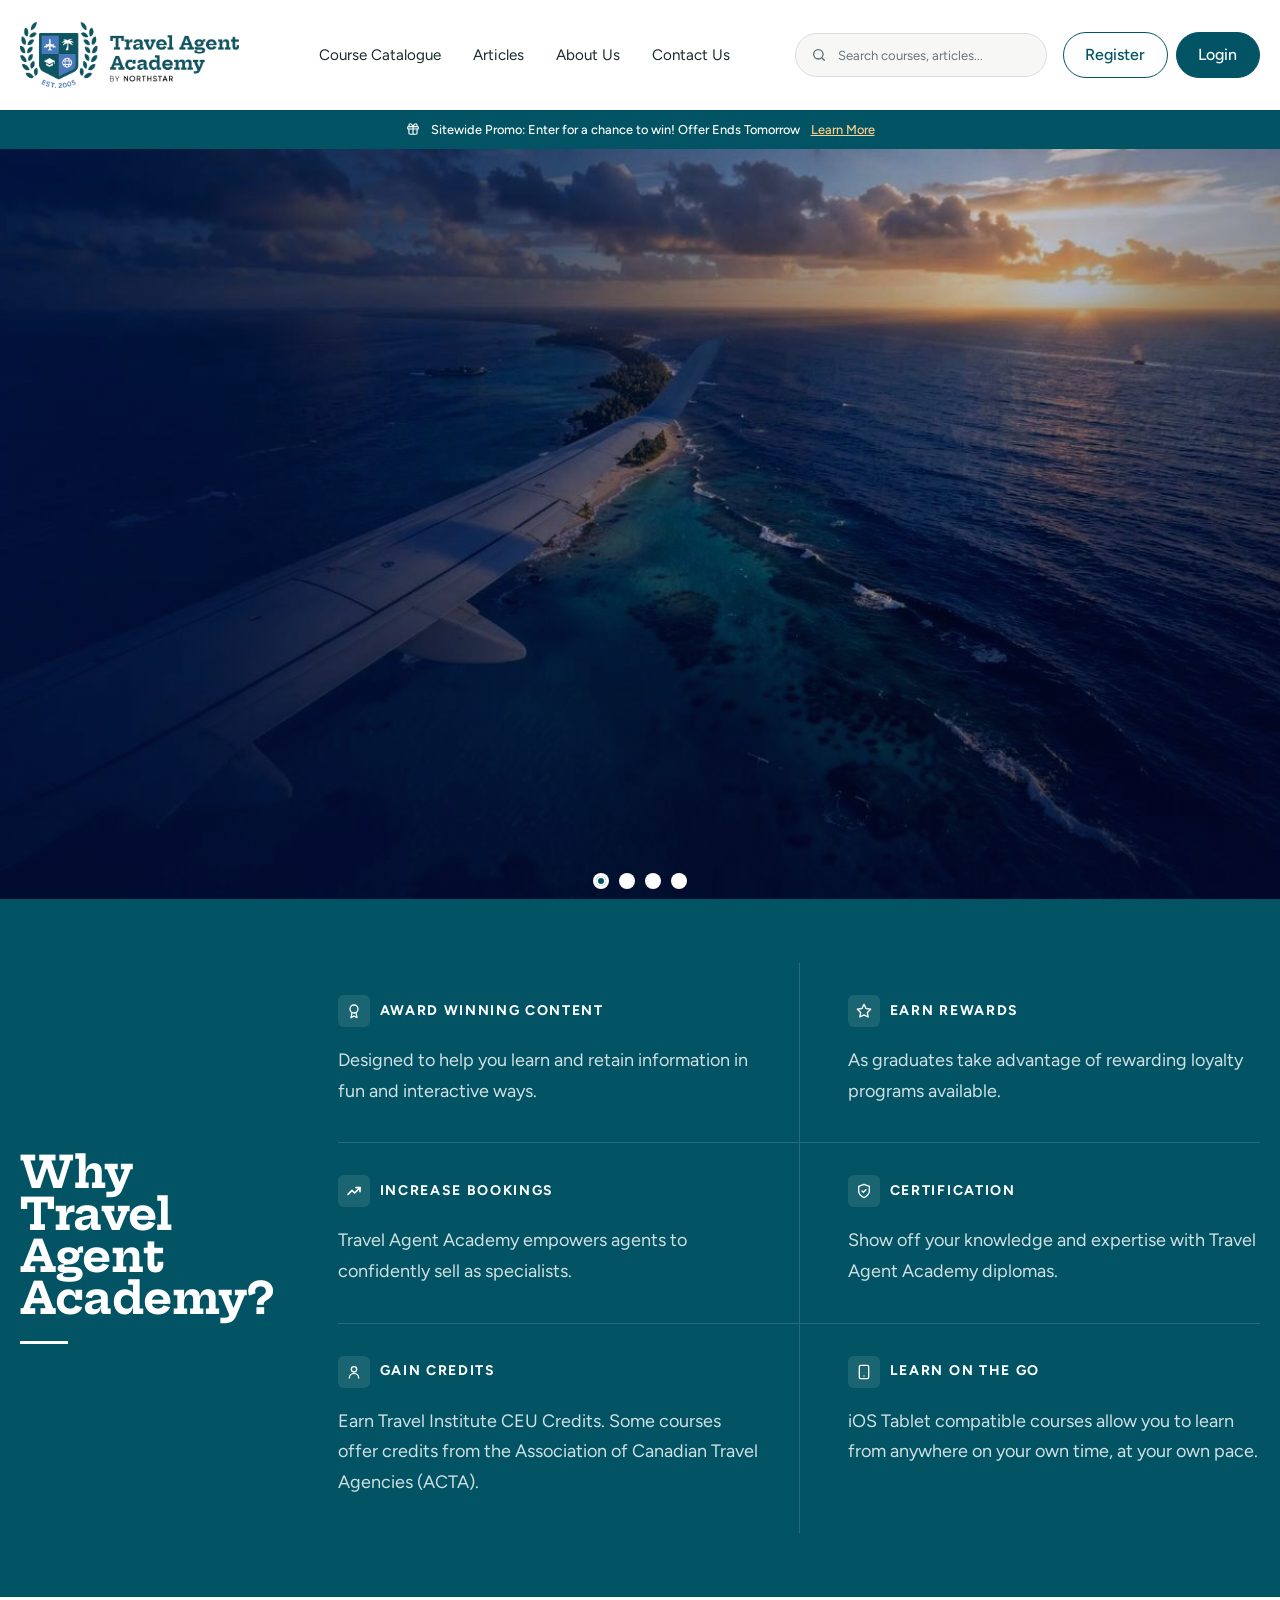
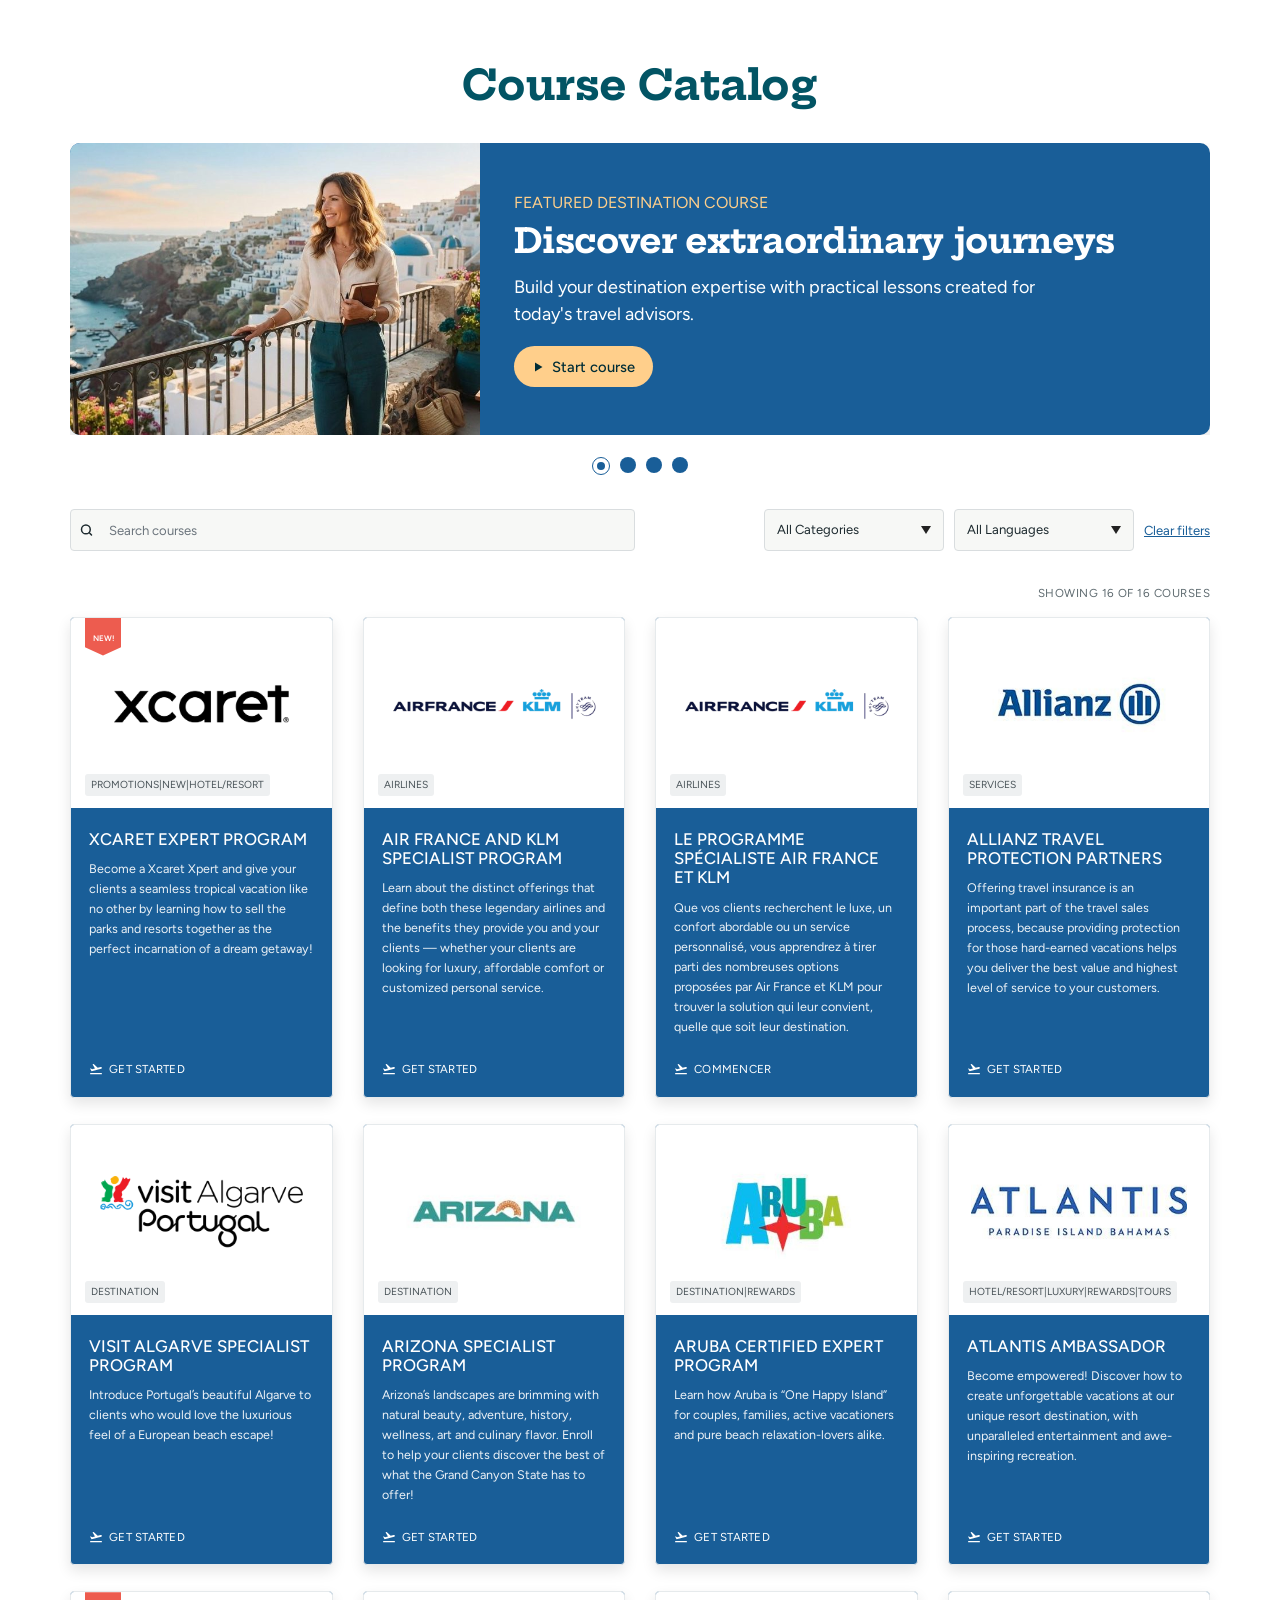
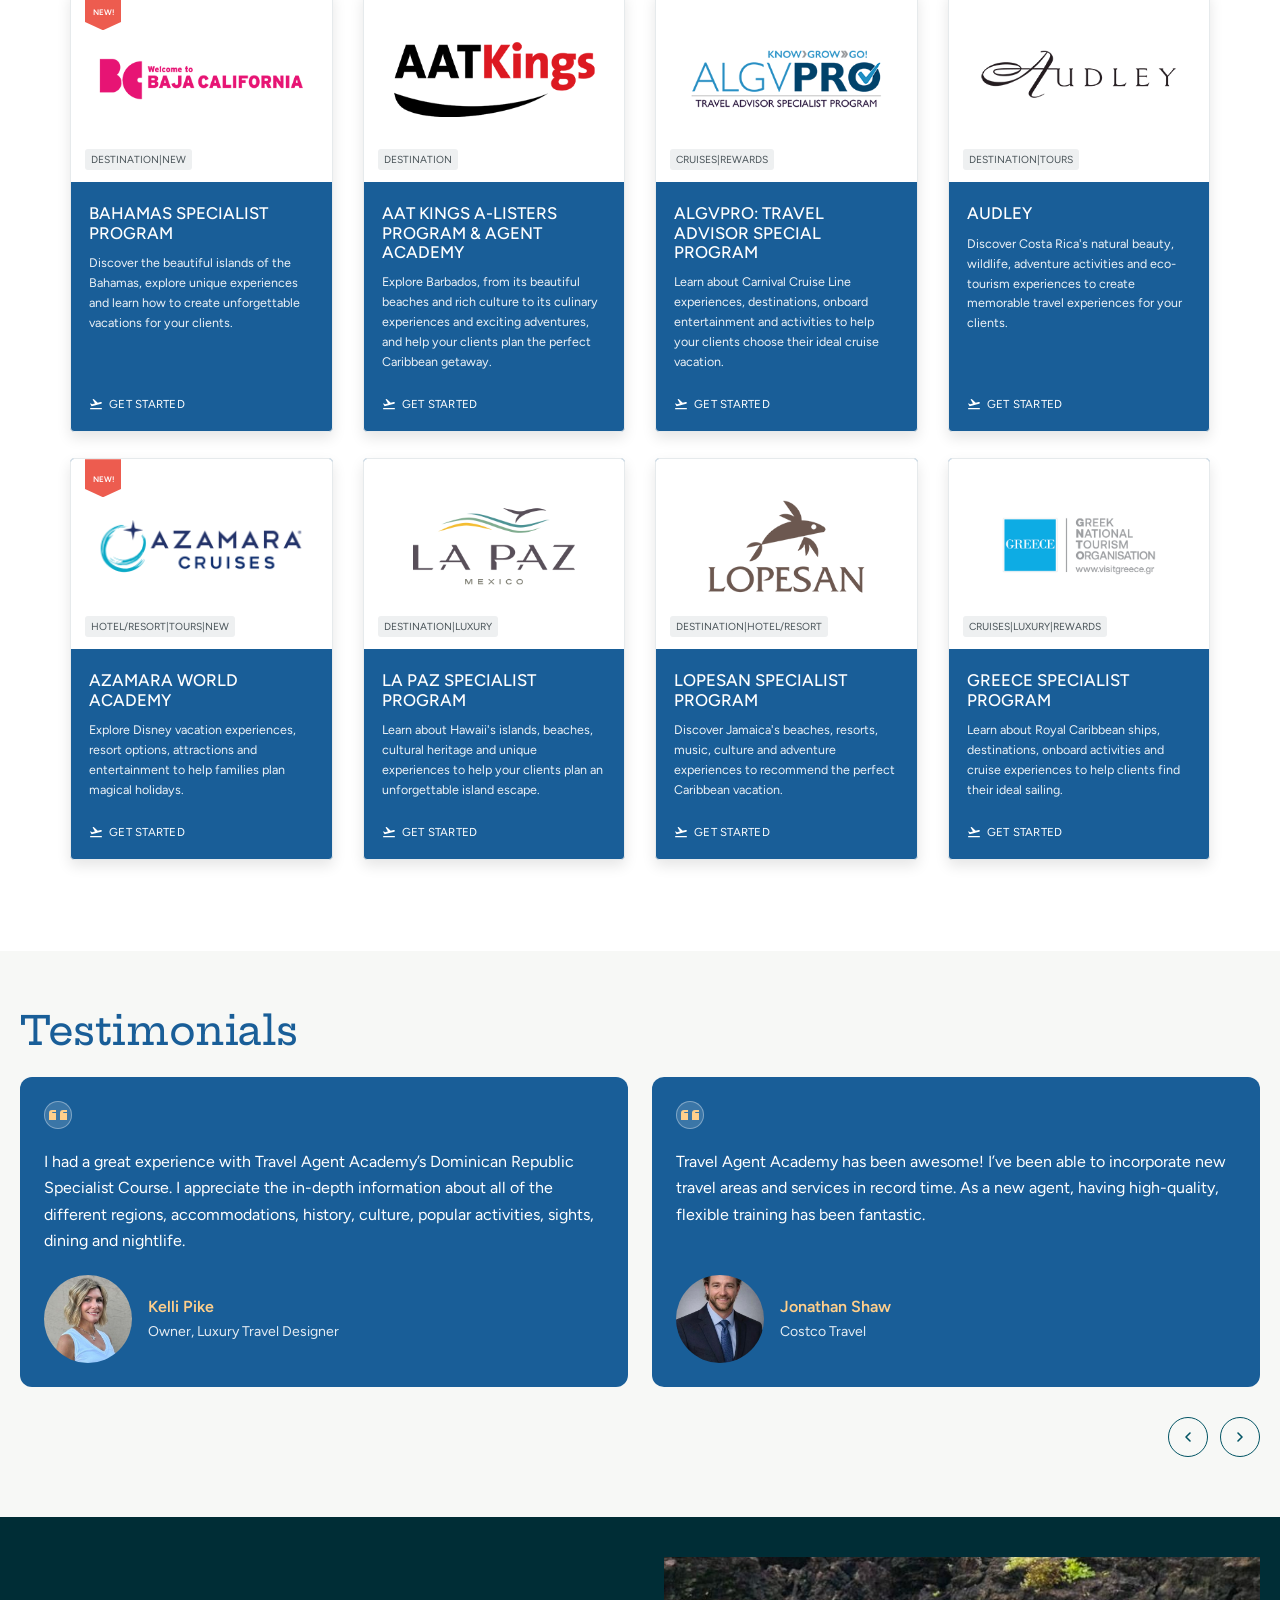
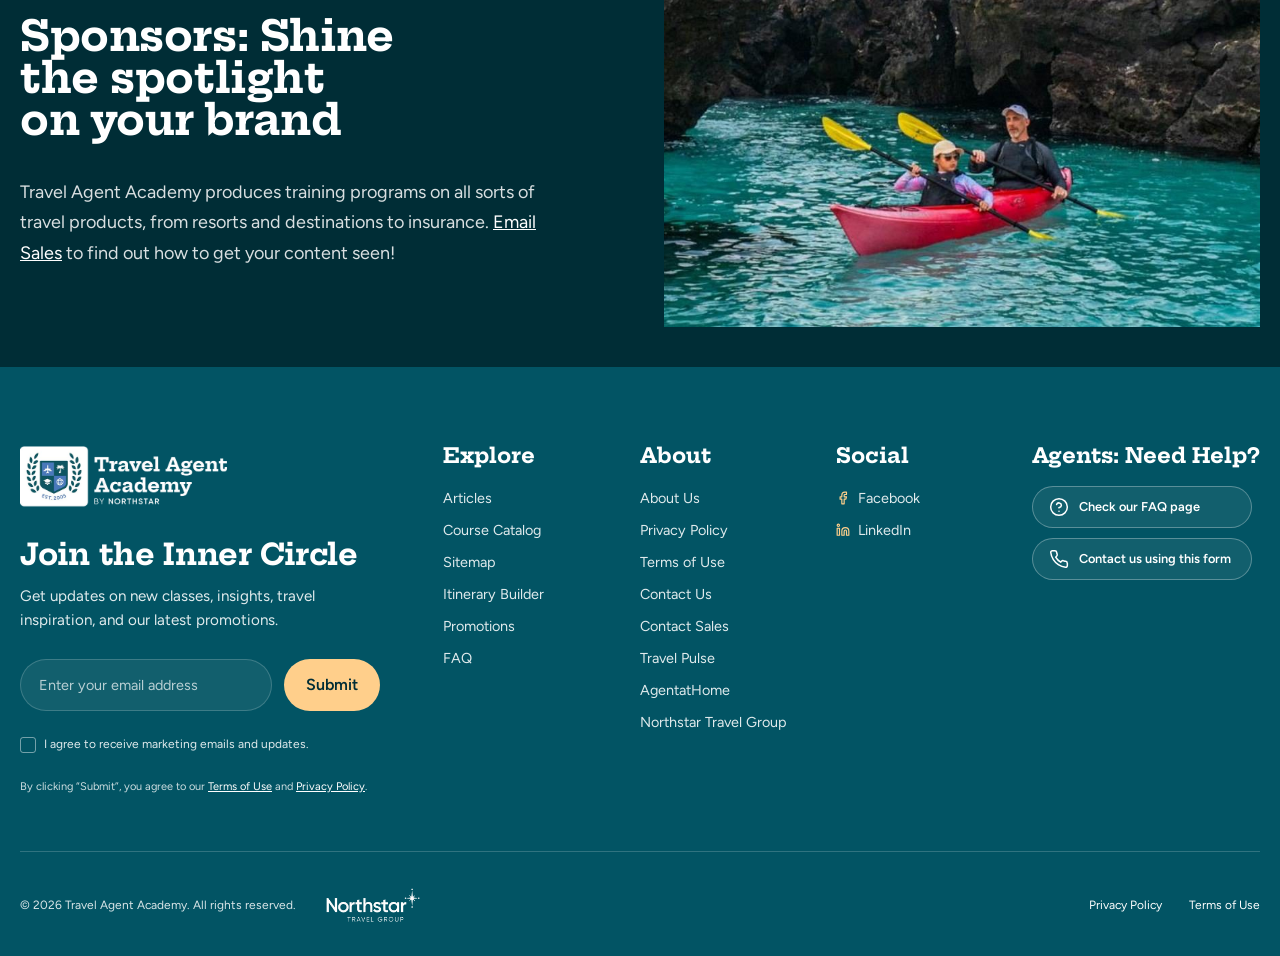
==== commit 2d6b22f4: "Update TAA script" ====
--- a/index.html
+++ b/index.html
@@ -523,12 +523,8 @@
   </footer>
 
 
-  <script src="https://cdn.jsdelivr.net/npm/jquery@3.5.1/dist/jquery.min.js"
-    integrity="sha384-ZvpUoO/+PpLXR1lu4jmpXWu80pZlYUAfxl5NsBMWOEPSjUn/6Z/hRTt8+pR6L4N2"
-    crossorigin="anonymous"></script>
-  <script src="https://cdn.jsdelivr.net/npm/bootstrap@4.6.2/dist/js/bootstrap.bundle.min.js"
-    integrity="sha384-Fy6S3B9q64WdZWQUiU+q4/2Lc9npb8tCaSX9FK7E8HnRr0Jz8D6OP9dO5Vg3Q9ct"
-    crossorigin="anonymous"></script>
+  <script src="https://cdn.jsdelivr.net/npm/jquery@3.5.1/dist/jquery.min.js"></script>
+  <script src="https://cdn.jsdelivr.net/npm/bootstrap@4.6.2/dist/js/bootstrap.bundle.min.js"></script>
   <script src="js/testimonials.js"></script>
   <script src="js/courses.js"></script>
   <script src="js/hero-video.js"></script>
--- a/css/styles.css
+++ b/css/styles.css
@@ -233,7 +233,7 @@
 
 /* ---------- Hero ---------- */
 .hero-carousel {
-  height: var(--hero-carousel-height, 600px);
+  /* height: var(--hero-carousel-height, 600px); */
   overflow: hidden;
 }
 
@@ -298,7 +298,7 @@
 .hero-video-toggle {
   position: absolute;
   right: 24px;
-  bottom: 36px;
+  top: 16px;
   z-index: 5;
   /* above the gradient overlay and the arrows */
   display: flex;
@@ -457,12 +457,12 @@
 
 /* Ring-style indicator dots (hero + featured) */
 .dots-ring {
-  margin-bottom: 40px;
+  margin-bottom: 10px;
 }
 
 .dots-ring li {
-  width: 20px;
-  height: 20px;
+  width: 16px;
+  height: 16px;
   border-radius: 50%;
   background: #fff;
   border: 0;
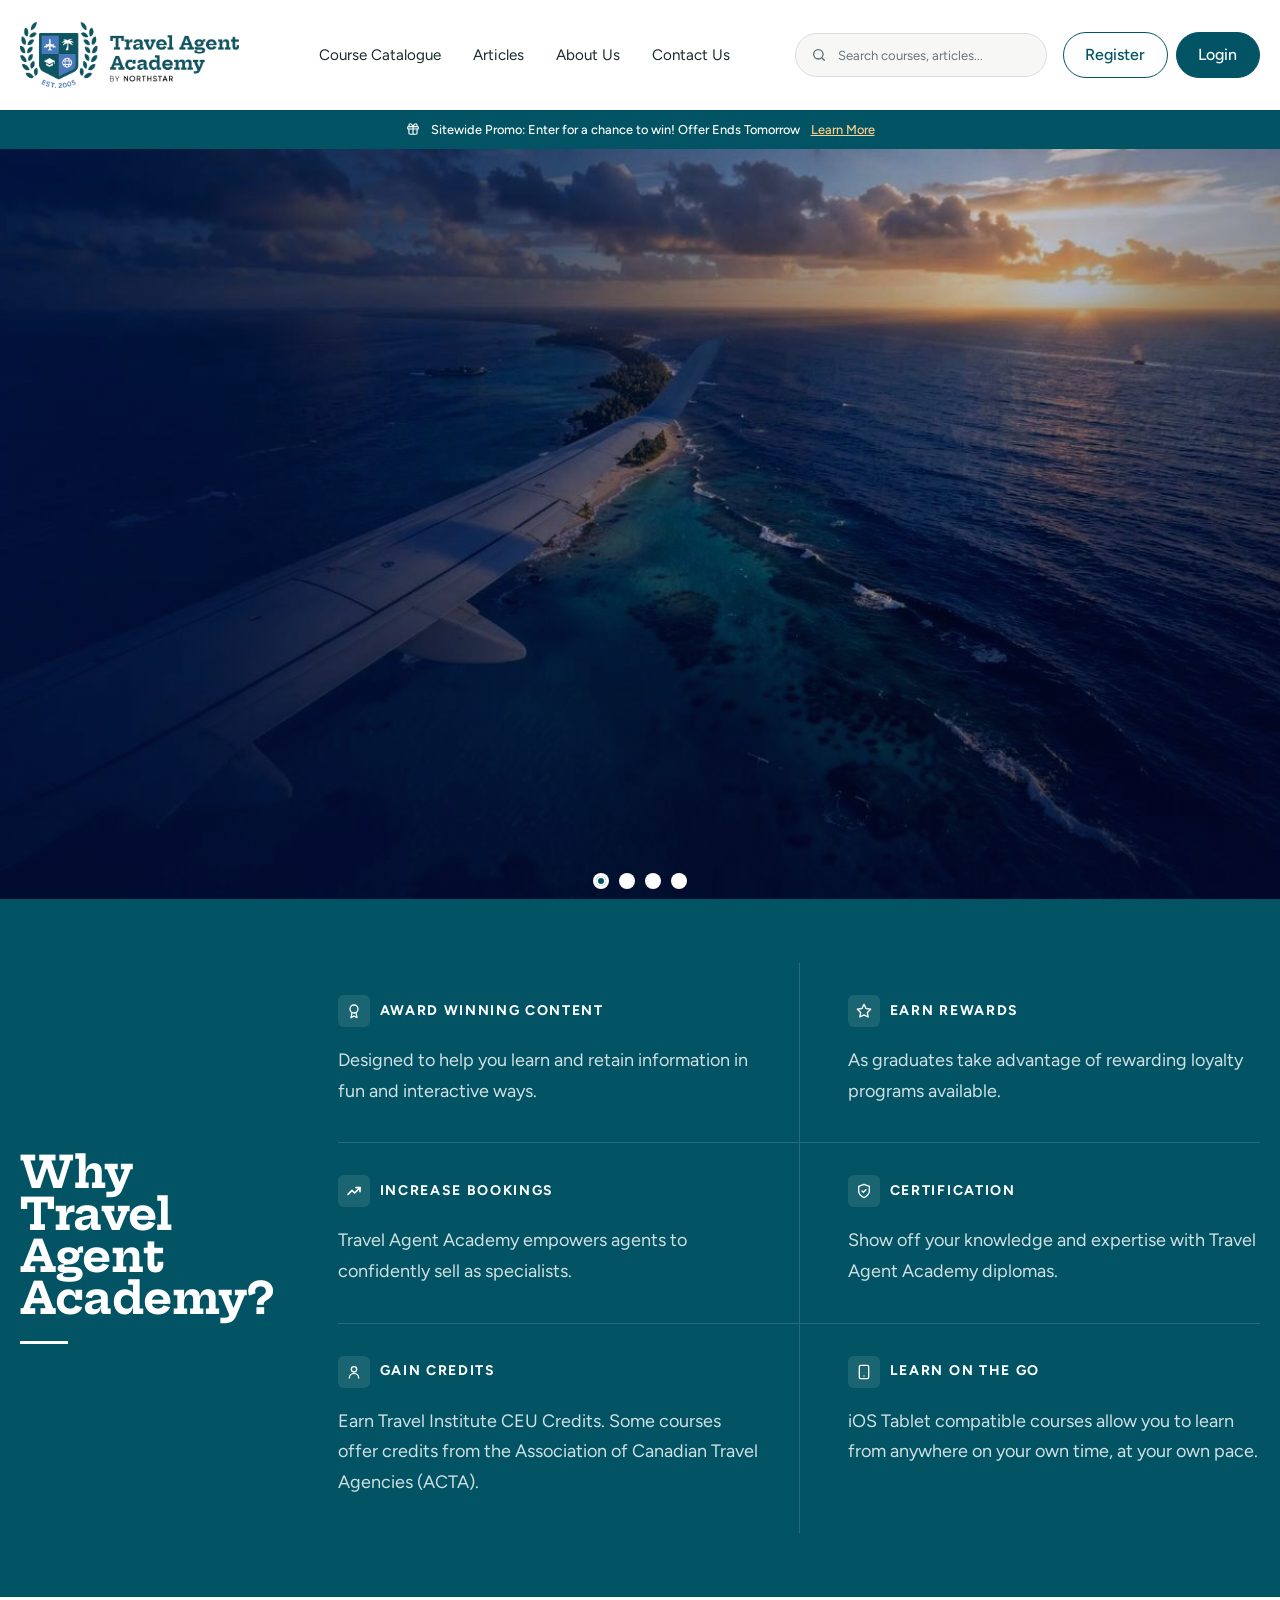
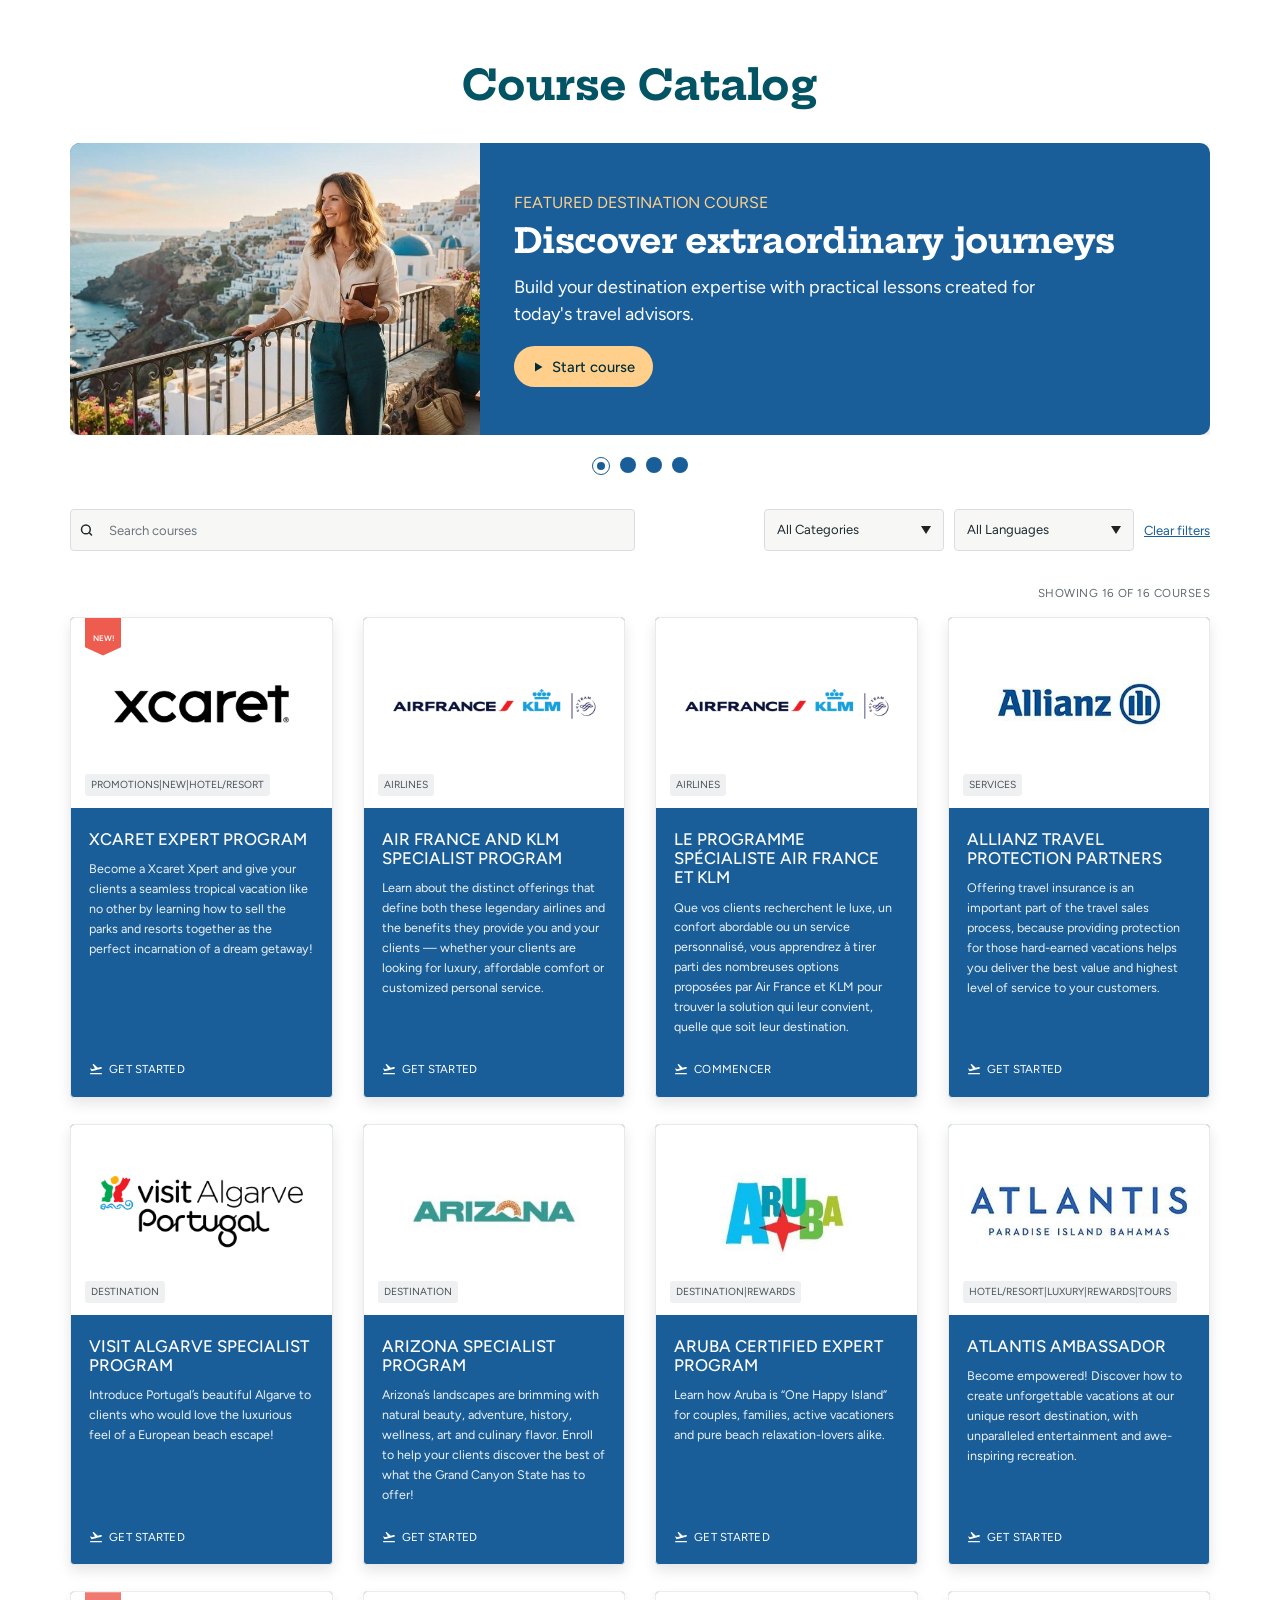
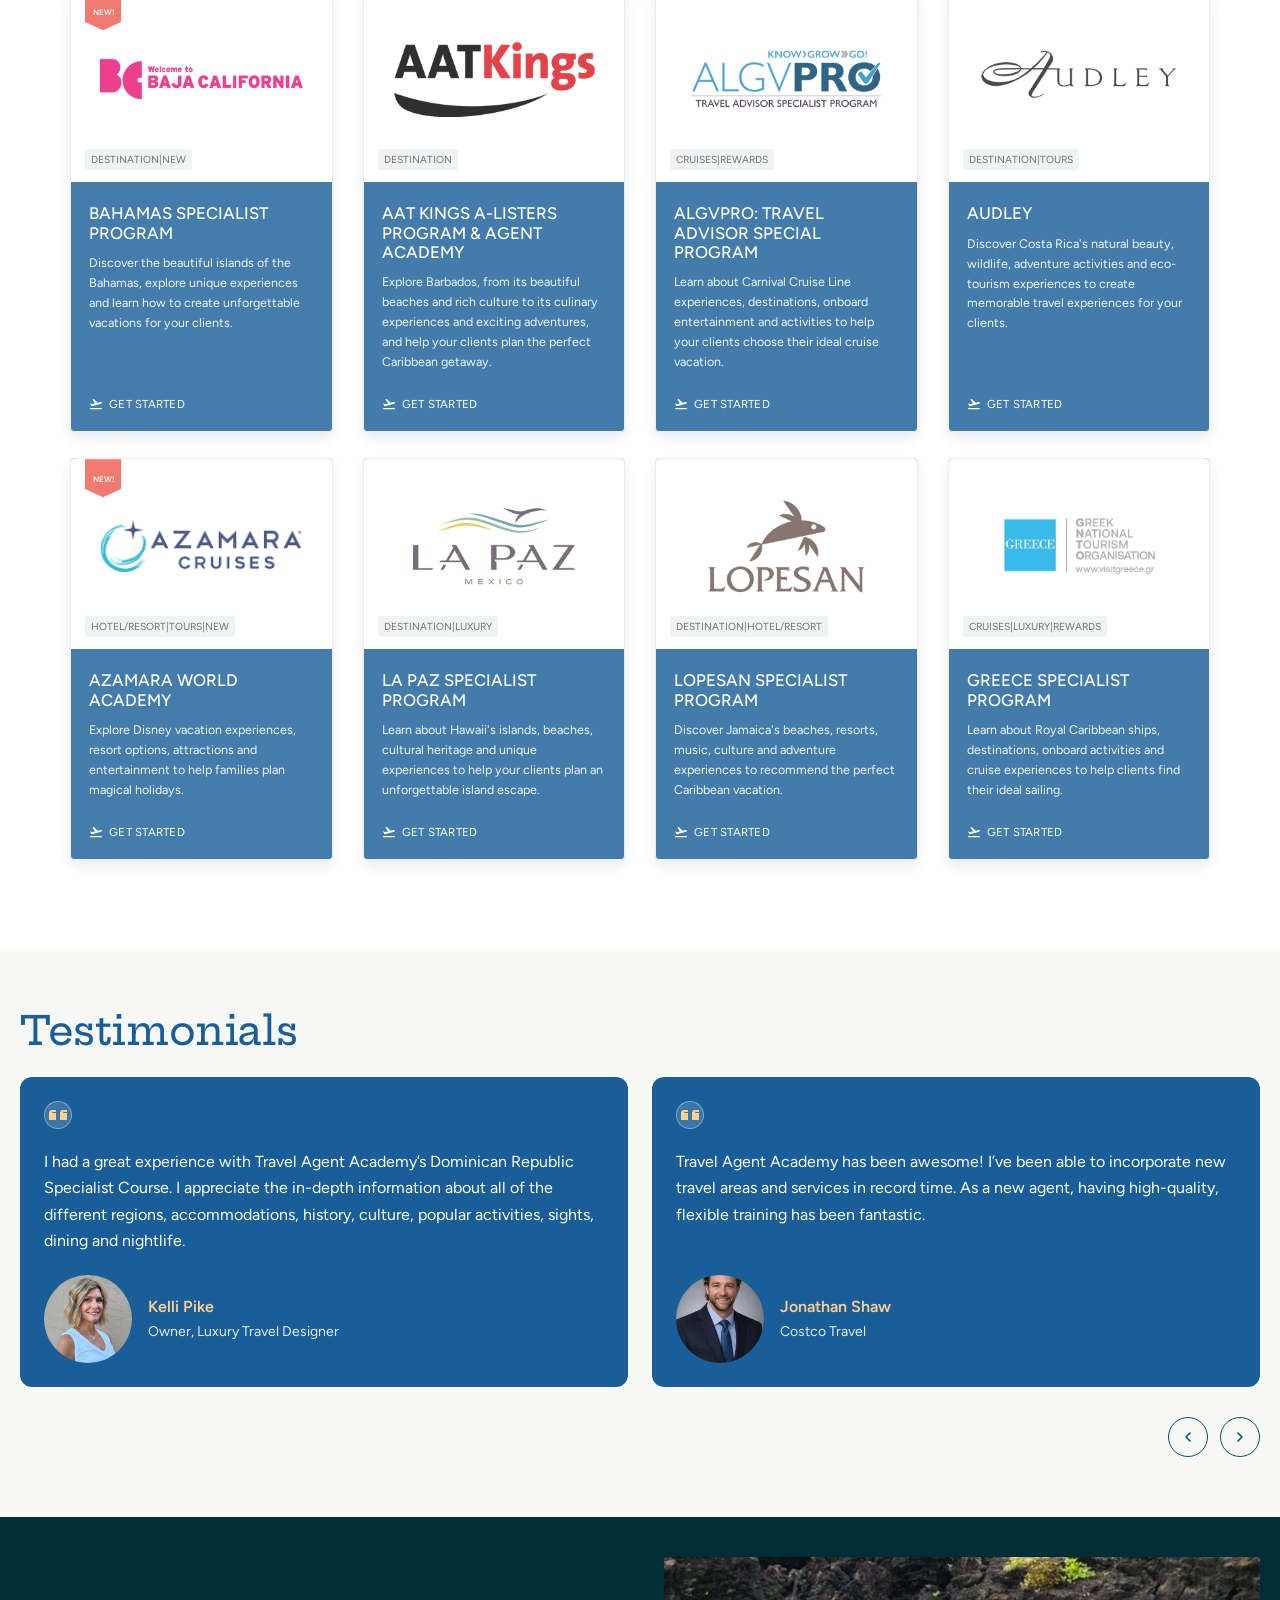
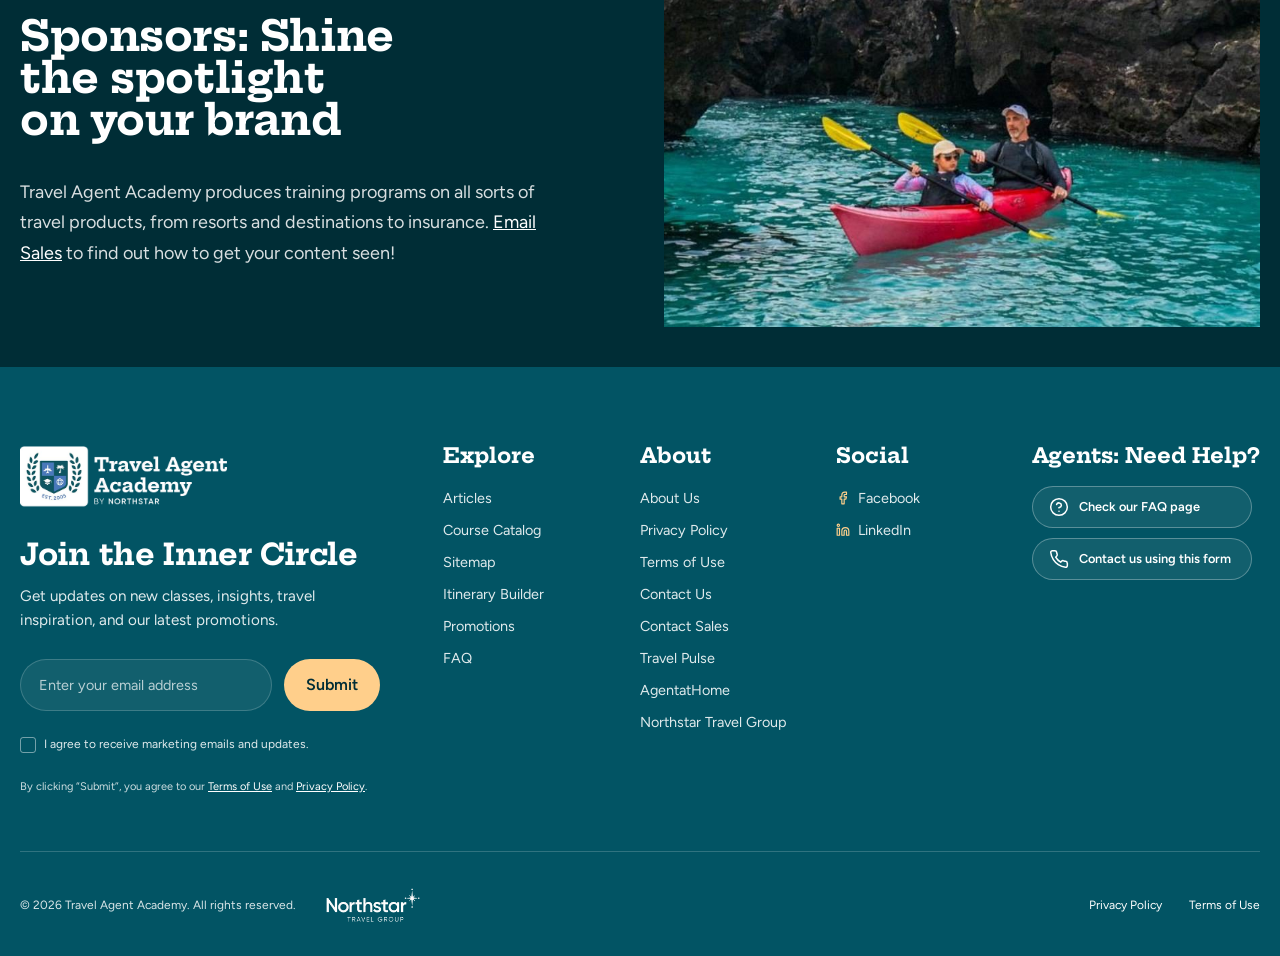
==== commit d229b411: "Fix TAA website and deployment 1" ====
--- a/index.html
+++ b/index.html
@@ -16,8 +16,7 @@
     rel="stylesheet">
 
   <!-- Bootstrap 4.6.2 -->
-  <link rel="stylesheet" href="https://cdn.jsdelivr.net/npm/bootstrap@4.6.2/dist/css/bootstrap.min.css"
-    integrity="sha384-xOolHFLEh07PJGoPkLv1IbcEPTNtaed2xpHsD9ESMhqIYd0nLMwNLD69Npy4HI+N" crossorigin="anonymous">
+  <link rel="stylesheet" href="https://cdn.jsdelivr.net/npm/bootstrap@4.6.2/dist/css/bootstrap.min.css">
 
   <!-- Site styles -->
   <link rel="stylesheet" href="css/styles.css">
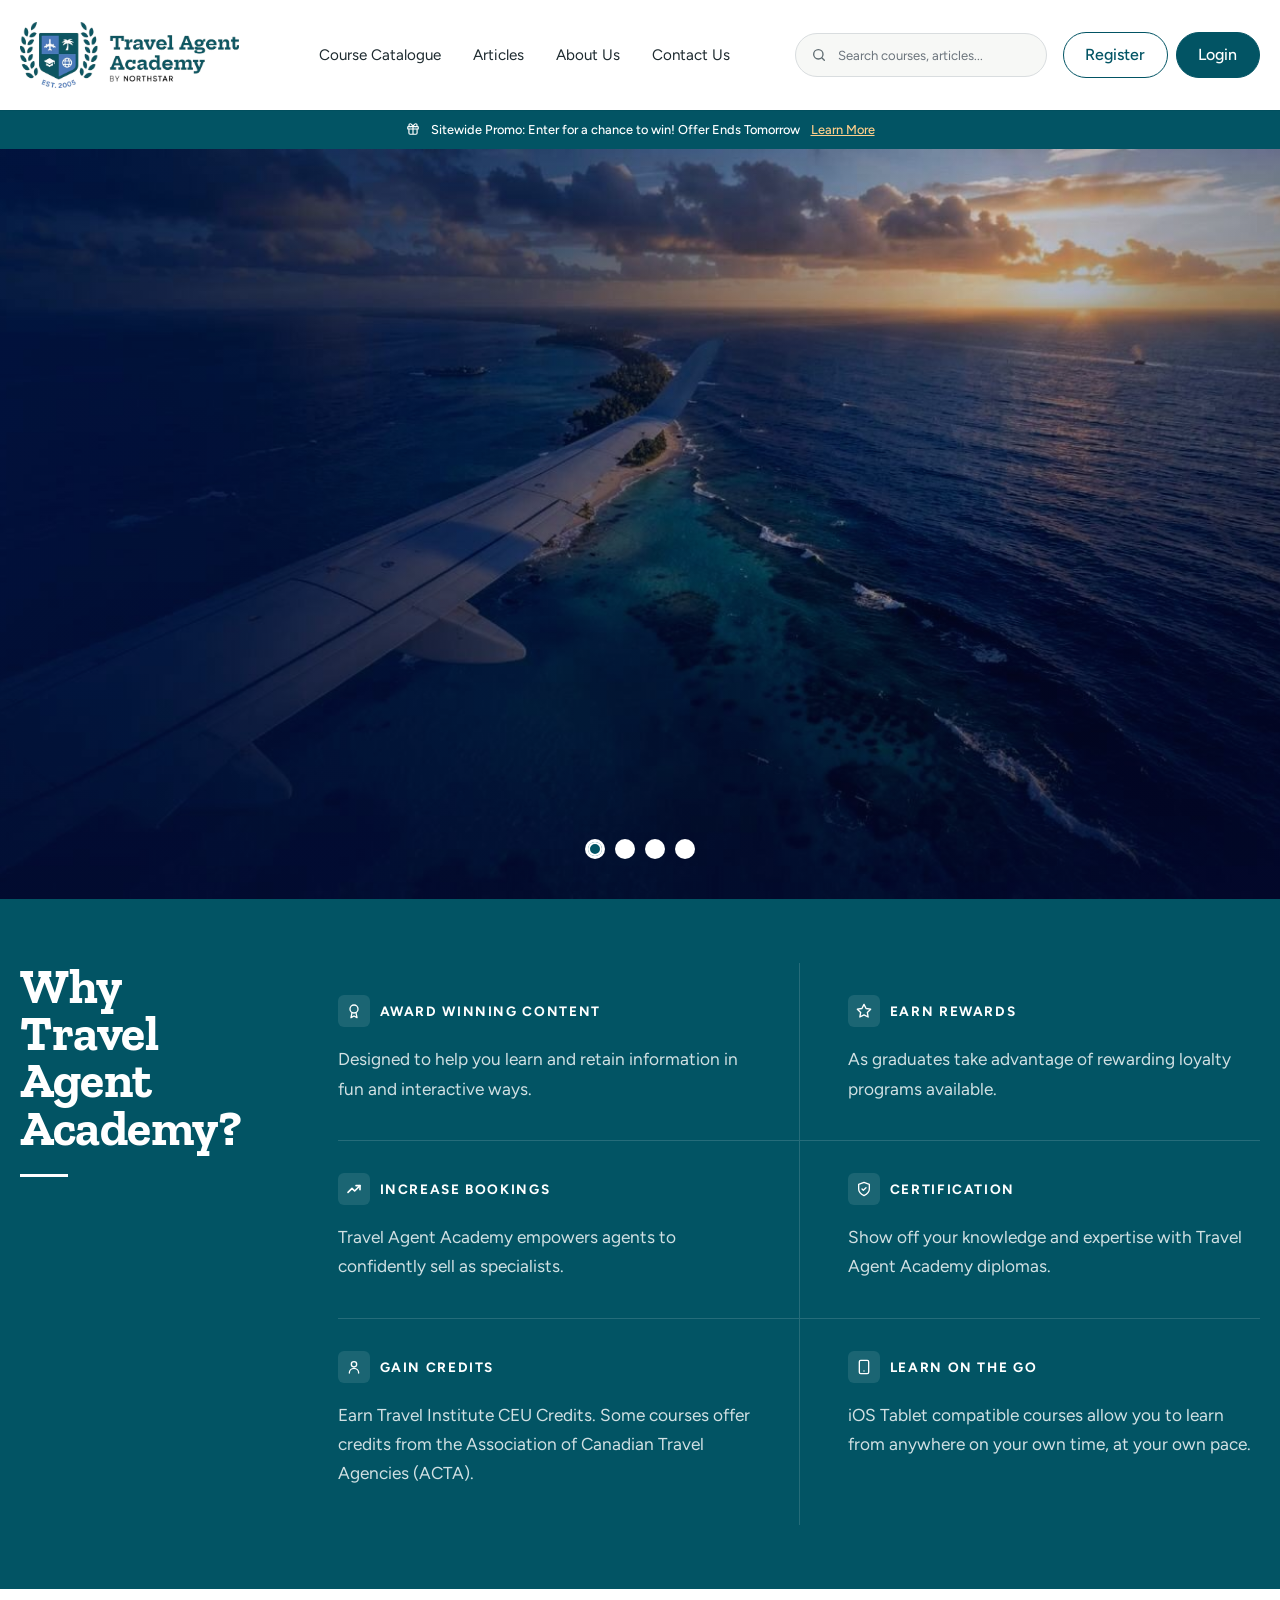
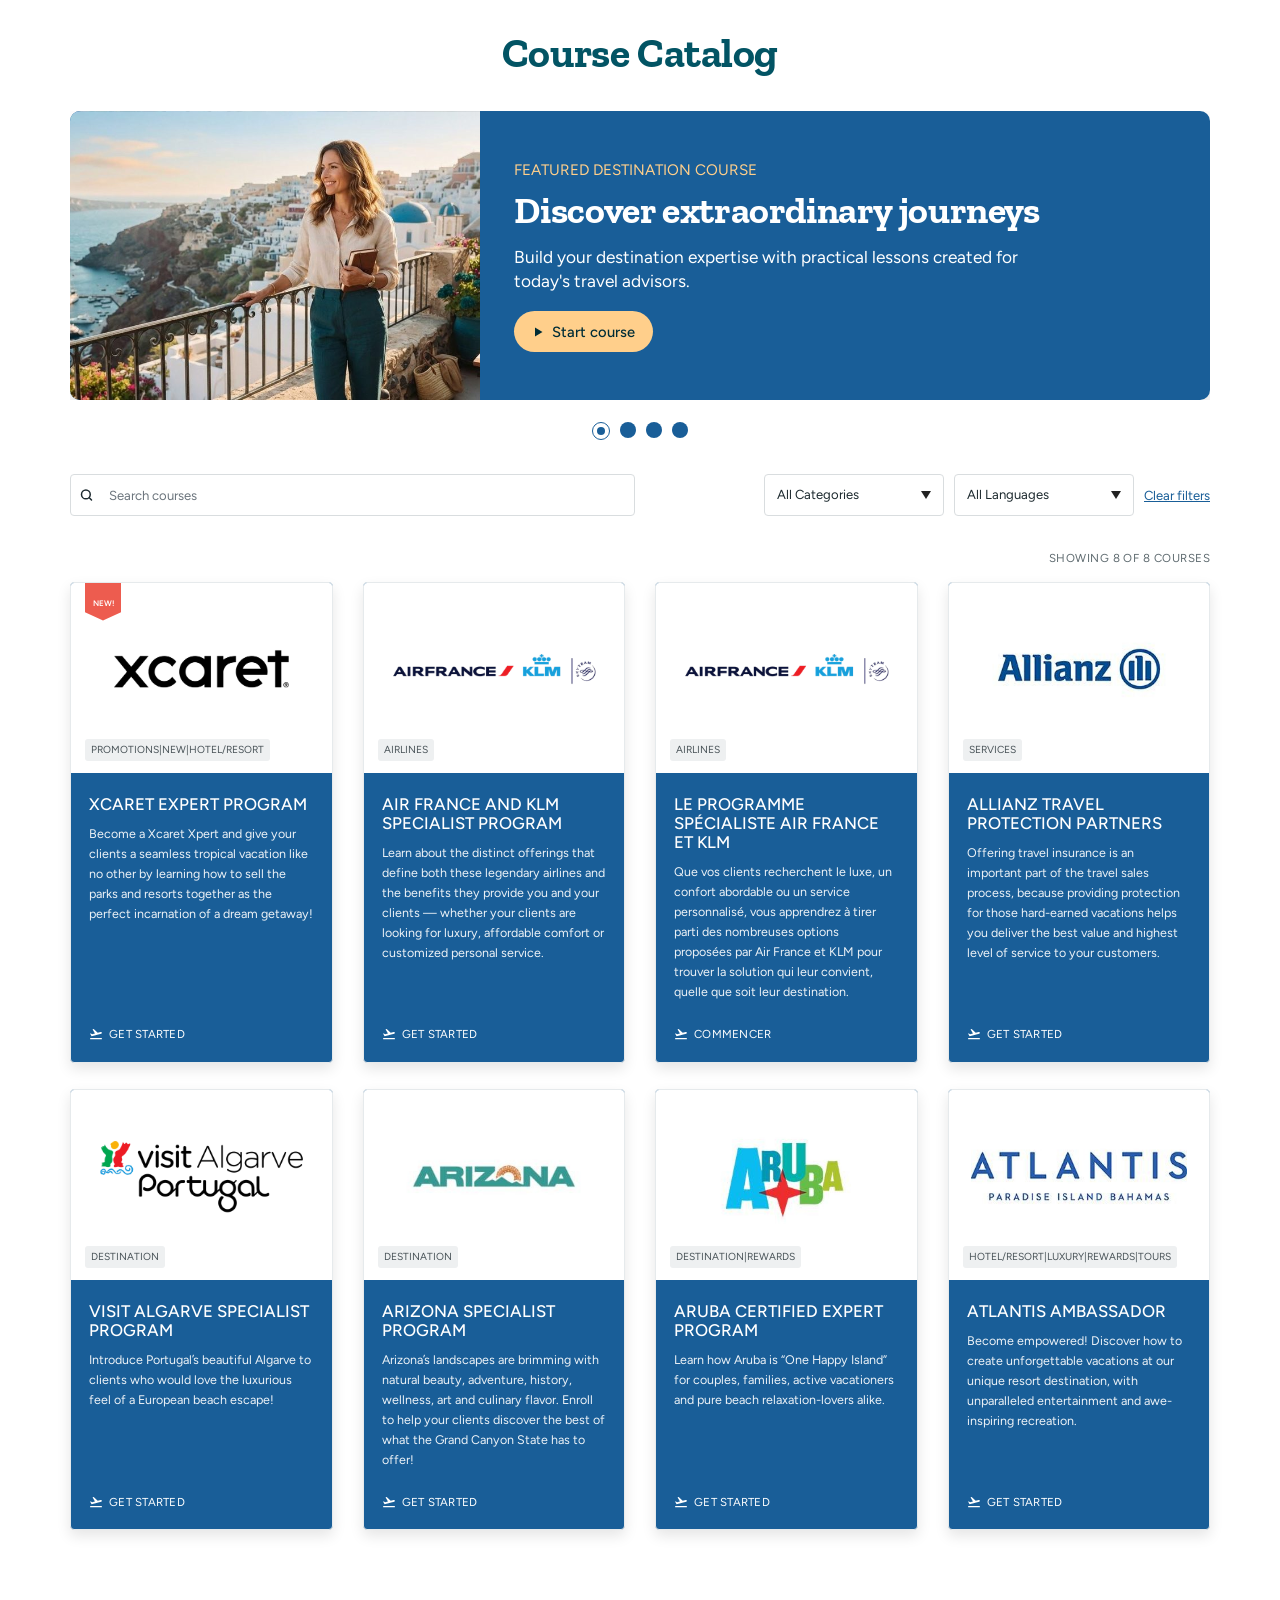
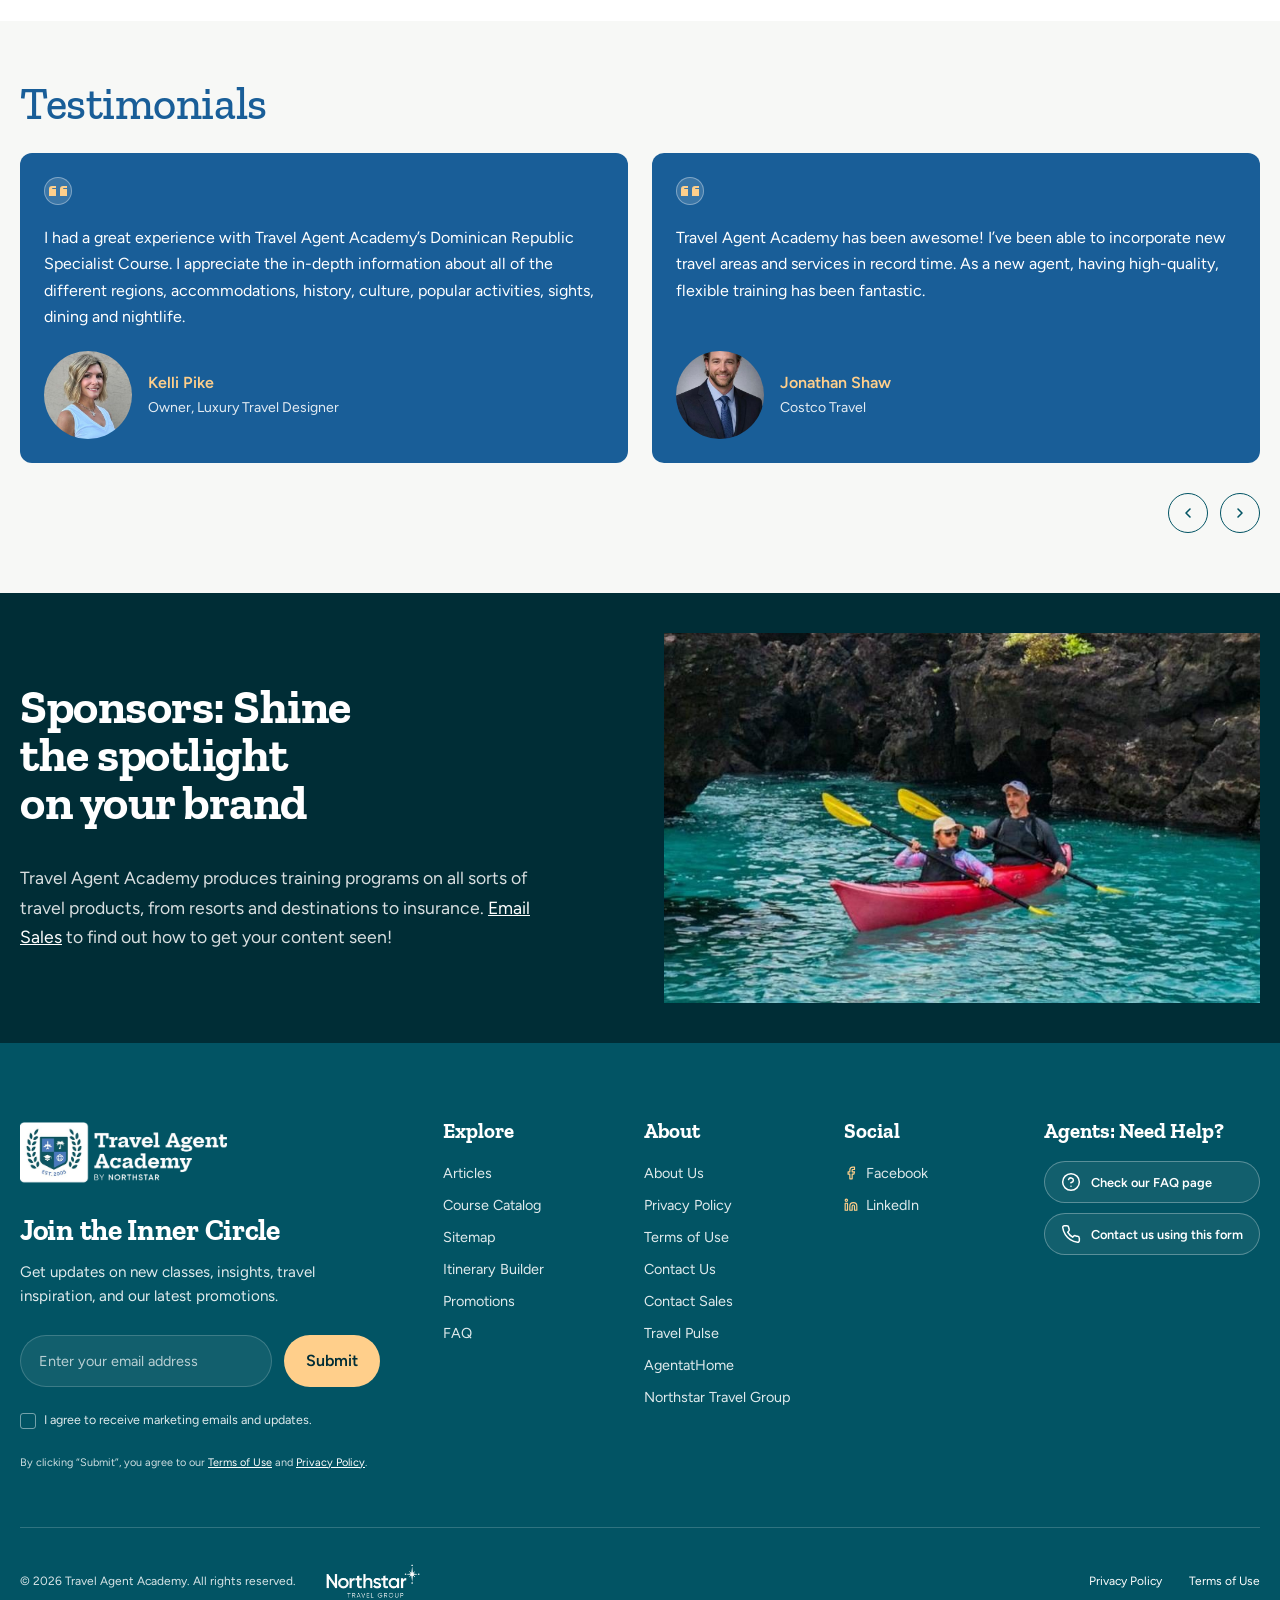
==== commit 36967549: "Update TAA pages v3" ====
--- a/index.html
+++ b/index.html
@@ -1,88 +1,72 @@
 <!DOCTYPE html>
 <html lang="en">
-
 <head>
   <meta charset="utf-8">
   <meta name="viewport" content="width=device-width, initial-scale=1, shrink-to-fit=no">
   <title>Travel Agent Academy | Training for Travel Advisors</title>
-  <meta name="description"
-    content="Travel Agent Academy by Northstar: award-winning destination, supplier and specialist courses for travel advisors.">
-  <link rel="icon" href="images/favicon.ico" type="image/png">
+  <meta name="description" content="Travel Agent Academy by Northstar: award-winning destination, supplier and specialist courses for travel advisors.">
+
   <!-- Fonts -->
   <link rel="preconnect" href="https://fonts.googleapis.com">
   <link rel="preconnect" href="https://fonts.gstatic.com" crossorigin>
-  <link
-    href="https://fonts.googleapis.com/css2?family=Figtree:wght@400;500;600;700&family=Hepta+Slab:wght@1..900&display=swap"
-    rel="stylesheet">
+  <link href="https://fonts.googleapis.com/css2?family=Figtree:wght@400;500;600;700&family=Zilla+Slab:wght@500;600;700&display=swap" rel="stylesheet">
 
   <!-- Bootstrap 4.6.2 -->
-  <link rel="stylesheet" href="https://cdn.jsdelivr.net/npm/bootstrap@4.6.2/dist/css/bootstrap.min.css">
+  <link rel="stylesheet" href="https://cdn.jsdelivr.net/npm/bootstrap@4.6.2/dist/css/bootstrap.min.css" integrity="sha384-xOolHFLEh07PJGoPkLv1IbcEPTNtaed2xpHsD9ESMhqIYd0nLMwNLD69Npy4HI+N" crossorigin="anonymous">
 
   <!-- Site styles -->
   <link rel="stylesheet" href="css/styles.css">
 </head>
-
 <body>
 
   <a class="sr-only sr-only-focusable" href="#main">Skip to main content</a>
-  <div class="site-wrapper">
-    <!-- ============ HEADER ============ -->
-    <header class="site-header">
-      <div class="container-wide">
-        <nav class="navbar navbar-expand-lg navbar-light px-0">
-          <a class="navbar-brand py-0" href="#">
-            <img src="images/logo.png" alt="Travel Agent Academy by Northstar">
-          </a>
-
-          <button class="navbar-toggler" type="button" data-toggle="collapse" data-target="#mainNav"
-            aria-controls="mainNav" aria-expanded="false" aria-label="Toggle navigation">
-            <span class="navbar-toggler-icon"></span>
-          </button>
-
-          <div class="collapse navbar-collapse" id="mainNav">
-            <ul class="navbar-nav mx-lg-auto">
-              <li class="nav-item"><a class="nav-link" href="course-catalog.html">Course Catalogue</a></li>
-              <li class="nav-item"><a class="nav-link" href="#">Articles</a></li>
-              <li class="nav-item"><a class="nav-link" href="#">About Us</a></li>
-              <li class="nav-item"><a class="nav-link" href="#">Contact Us</a></li>
-            </ul>
-
-            <div class="header-actions d-flex align-items-center">
-              <form class="header-search" role="search" action="#">
-                <svg width="16" height="16" viewBox="0 0 24 24" fill="none" stroke="currentColor" stroke-width="2"
-                  stroke-linecap="round" aria-hidden="true">
-                  <circle cx="11" cy="11" r="7" />
-                  <path d="m20 20-3.5-3.5" />
-                </svg>
-                <label for="siteSearch" class="sr-only">Search</label>
-                <input id="siteSearch" class="form-control" type="search" placeholder="Search courses, articles...">
-              </form>
-              <a href="register.html" class="btn btn-pill btn-taa-outline ml-3">Register</a>
-              <a href="#" class="btn btn-pill btn-taa-solid ml-2">Login</a>
-            </div>
-          </div>
-        </nav>
-      </div>
-    </header>
-
-    <!-- ============ PROMO BAR ============ -->
-    <div class="promo-bar">
-      <svg width="14" height="14" viewBox="0 0 24 24" fill="none" stroke="currentColor" stroke-width="2"
-        stroke-linecap="round" stroke-linejoin="round" aria-hidden="true">
-        <rect x="3" y="8" width="18" height="4" rx="1" />
-        <path
-          d="M12 8v13M19 12v7a2 2 0 0 1-2 2H7a2 2 0 0 1-2-2v-7M7.5 8a2.5 2.5 0 0 1 0-5C10 3 12 8 12 8s2-5 4.5-5a2.5 2.5 0 0 1 0 5" />
-      </svg>
-      Sitewide Promo: Enter for a chance to win! Offer Ends Tomorrow
-      <a href="#">Learn More</a>
+
+  <!-- ============ HEADER ============ -->
+  <header class="site-header">
+    <div class="container-wide">
+      <nav class="navbar navbar-expand-lg navbar-light px-0">
+        <a class="navbar-brand py-0" href="#">
+          <img src="images/logo.png" alt="Travel Agent Academy by Northstar">
+        </a>
+
+        <button class="navbar-toggler" type="button" data-toggle="collapse" data-target="#mainNav" aria-controls="mainNav" aria-expanded="false" aria-label="Toggle navigation">
+          <span class="navbar-toggler-icon"></span>
+        </button>
+
+        <div class="collapse navbar-collapse" id="mainNav">
+          <ul class="navbar-nav mx-lg-auto">
+            <li class="nav-item"><a class="nav-link" href="course-catalog.html">Course Catalogue</a></li>
+            <li class="nav-item"><a class="nav-link" href="#">Articles</a></li>
+            <li class="nav-item"><a class="nav-link" href="#">About Us</a></li>
+            <li class="nav-item"><a class="nav-link" href="#">Contact Us</a></li>
+          </ul>
+
+          <div class="header-actions d-flex align-items-center">
+            <form class="header-search" role="search" action="#">
+              <svg width="16" height="16" viewBox="0 0 24 24" fill="none" stroke="currentColor" stroke-width="2" stroke-linecap="round" aria-hidden="true"><circle cx="11" cy="11" r="7"/><path d="m20 20-3.5-3.5"/></svg>
+              <label for="siteSearch" class="sr-only">Search</label>
+              <input id="siteSearch" class="form-control" type="search" placeholder="Search courses, articles...">
+            </form>
+            <a href="register.html" class="btn btn-pill btn-taa-outline ml-3">Register</a>
+            <a href="#" class="btn btn-pill btn-taa-solid ml-2">Login</a>
+          </div>
+        </div>
+      </nav>
     </div>
+  </header>
+
+  <!-- ============ PROMO BAR ============ -->
+  <div class="promo-bar">
+    <svg width="14" height="14" viewBox="0 0 24 24" fill="none" stroke="currentColor" stroke-width="2" stroke-linecap="round" stroke-linejoin="round" aria-hidden="true"><rect x="3" y="8" width="18" height="4" rx="1"/><path d="M12 8v13M19 12v7a2 2 0 0 1-2 2H7a2 2 0 0 1-2-2v-7M7.5 8a2.5 2.5 0 0 1 0-5C10 3 12 8 12 8s2-5 4.5-5a2.5 2.5 0 0 1 0 5"/></svg>
+    Sitewide Promo: Enter for a chance to win! Offer Ends Tomorrow
+    <a href="#">Learn More</a>
   </div>
+
   <main id="main">
 
     <!-- ============ HERO CAROUSEL ============ -->
-
-    <section id="heroCarousel" class="carousel slide hero-carousel" data-interval="false"
-      aria-label="Featured promotions">
+   
+    <section id="heroCarousel" class="carousel slide hero-carousel" data-interval="false" aria-label="Featured promotions">
       <ol class="carousel-indicators dots-ring d-none d-lg-flex">
         <li data-target="#heroCarousel" data-slide-to="0" class="active" aria-label="Slide 1"></li>
         <li data-target="#heroCarousel" data-slide-to="1" aria-label="Slide 2"></li>
@@ -90,41 +74,25 @@
         <li data-target="#heroCarousel" data-slide-to="3" aria-label="Slide 4"></li>
       </ol>
       <div class="carousel-inner">
-
+        
         <div class="carousel-item active hero-slide-1 hero-slide-video" style="background-image: url(images/hero.jpg)">
-
-          <video class="hero-video" autoplay loop playsinline preload="metadata">
+          
+          <video class="hero-video" autoplay loop playsinline preload="metadata" poster="images/hero.jpg">
             <source src="videos/travel-agent-academy-hero.mp4" type="video/mp4">
           </video>
           <div class="hero-video-toggle" role="group" aria-label="Video controls">
-
+            
             <button type="button" class="hero-sound-hint d-none" data-video-sound-hint>
-              <svg width="14" height="14" viewBox="0 0 24 24" fill="none" stroke="currentColor" stroke-width="2"
-                stroke-linecap="round" stroke-linejoin="round" aria-hidden="true">
-                <path d="M11 5 6 9H2v6h4l5 4z" fill="currentColor" />
-                <path d="M15.5 8.5a5 5 0 0 1 0 7M19 5a10 10 0 0 1 0 14" />
-              </svg>
+              <svg width="14" height="14" viewBox="0 0 24 24" fill="none" stroke="currentColor" stroke-width="2" stroke-linecap="round" stroke-linejoin="round" aria-hidden="true"><path d="M11 5 6 9H2v6h4l5 4z" fill="currentColor"/><path d="M15.5 8.5a5 5 0 0 1 0 7M19 5a10 10 0 0 1 0 14"/></svg>
               <span>Click for sound</span>
             </button>
             <button type="button" class="hero-video-btn" data-video-play aria-label="Pause video" aria-pressed="false">
-              <svg class="icon-pause" width="14" height="14" viewBox="0 0 24 24" fill="currentColor" aria-hidden="true">
-                <path d="M6 4h4v16H6zM14 4h4v16h-4z" />
-              </svg>
-              <svg class="icon-play" width="14" height="14" viewBox="0 0 24 24" fill="currentColor" aria-hidden="true">
-                <path d="M7 4v16l13-8z" />
-              </svg>
+              <svg class="icon-pause" width="14" height="14" viewBox="0 0 24 24" fill="currentColor" aria-hidden="true"><path d="M6 4h4v16H6zM14 4h4v16h-4z"/></svg>
+              <svg class="icon-play" width="14" height="14" viewBox="0 0 24 24" fill="currentColor" aria-hidden="true"><path d="M7 4v16l13-8z"/></svg>
             </button>
             <button type="button" class="hero-video-btn" data-video-mute aria-label="Mute video" aria-pressed="false">
-              <svg class="icon-sound-on" width="16" height="16" viewBox="0 0 24 24" fill="none" stroke="currentColor"
-                stroke-width="2" stroke-linecap="round" stroke-linejoin="round" aria-hidden="true">
-                <path d="M11 5 6 9H2v6h4l5 4z" fill="currentColor" />
-                <path d="M15.5 8.5a5 5 0 0 1 0 7M19 5a10 10 0 0 1 0 14" />
-              </svg>
-              <svg class="icon-sound-off" width="16" height="16" viewBox="0 0 24 24" fill="none" stroke="currentColor"
-                stroke-width="2" stroke-linecap="round" stroke-linejoin="round" aria-hidden="true">
-                <path d="M11 5 6 9H2v6h4l5 4z" fill="currentColor" />
-                <path d="m22 9-6 6M16 9l6 6" />
-              </svg>
+              <svg class="icon-sound-on" width="16" height="16" viewBox="0 0 24 24" fill="none" stroke="currentColor" stroke-width="2" stroke-linecap="round" stroke-linejoin="round" aria-hidden="true"><path d="M11 5 6 9H2v6h4l5 4z" fill="currentColor"/><path d="M15.5 8.5a5 5 0 0 1 0 7M19 5a10 10 0 0 1 0 14"/></svg>
+              <svg class="icon-sound-off" width="16" height="16" viewBox="0 0 24 24" fill="none" stroke="currentColor" stroke-width="2" stroke-linecap="round" stroke-linejoin="round" aria-hidden="true"><path d="M11 5 6 9H2v6h4l5 4z" fill="currentColor"/><path d="m22 9-6 6M16 9l6 6"/></svg>
             </button>
           </div>
         </div>
@@ -133,17 +101,11 @@
         <div class="carousel-item hero-slide-4" role="img" aria-label="Tropical coastline seen from above"></div>
       </div>
       <a class="carousel-control-prev hero-arrow d-lg-none" href="#heroCarousel" role="button" data-slide="prev">
-        <span class="hero-arrow-icon" aria-hidden="true"><svg width="18" height="18" viewBox="0 0 24 24" fill="none"
-            stroke="currentColor" stroke-width="2.4" stroke-linecap="round" stroke-linejoin="round">
-            <path d="m15 18-6-6 6-6" />
-          </svg></span>
+        <span class="hero-arrow-icon" aria-hidden="true"><svg width="18" height="18" viewBox="0 0 24 24" fill="none" stroke="currentColor" stroke-width="2.4" stroke-linecap="round" stroke-linejoin="round"><path d="m15 18-6-6 6-6"/></svg></span>
         <span class="sr-only">Previous slide</span>
       </a>
       <a class="carousel-control-next hero-arrow d-lg-none" href="#heroCarousel" role="button" data-slide="next">
-        <span class="hero-arrow-icon" aria-hidden="true"><svg width="18" height="18" viewBox="0 0 24 24" fill="none"
-            stroke="currentColor" stroke-width="2.4" stroke-linecap="round" stroke-linejoin="round">
-            <path d="m9 18 6-6-6-6" />
-          </svg></span>
+        <span class="hero-arrow-icon" aria-hidden="true"><svg width="18" height="18" viewBox="0 0 24 24" fill="none" stroke="currentColor" stroke-width="2.4" stroke-linecap="round" stroke-linejoin="round"><path d="m9 18 6-6-6-6"/></svg></span>
         <span class="sr-only">Next slide</span>
       </a>
     </section>
@@ -153,66 +115,34 @@
       <div class="container-wide">
         <div class="row">
           <div class="col-lg-3">
-            <div class="why-header">
-              <h2 class="why-title font-display">Why<br> Travel<br> Agent<br> Academy?</h2>
-              <hr class="why-title-rule">
-            </div>
+            <h2 class="why-title font-display">Why<br> Travel<br> Agent<br> Academy?</h2>
+            <hr class="why-title-rule">
           </div>
           <div class="col-lg-9">
             <div class="row why-grid">
               <div class="col-md-6 why-item">
-                <h3><span class="why-icon"><svg width="16" height="16" viewBox="0 0 24 24" fill="none"
-                      stroke="currentColor" stroke-width="2" stroke-linecap="round" stroke-linejoin="round"
-                      aria-hidden="true">
-                      <circle cx="12" cy="9" r="6" />
-                      <path d="m9 14.5-1.5 7.5 4.5-2.5 4.5 2.5-1.5-7.5" />
-                    </svg></span>Award Winning Content</h3>
+                <h3><span class="why-icon"><svg width="16" height="16" viewBox="0 0 24 24" fill="none" stroke="currentColor" stroke-width="2" stroke-linecap="round" stroke-linejoin="round" aria-hidden="true"><circle cx="12" cy="9" r="6"/><path d="m9 14.5-1.5 7.5 4.5-2.5 4.5 2.5-1.5-7.5"/></svg></span>Award Winning Content</h3>
                 <p>Designed to help you learn and retain information in fun and interactive ways.</p>
               </div>
               <div class="col-md-6 why-item">
-                <h3><span class="why-icon"><svg width="16" height="16" viewBox="0 0 24 24" fill="none"
-                      stroke="currentColor" stroke-width="2" stroke-linejoin="round" aria-hidden="true">
-                      <path d="m12 2 3.1 6.3 6.9 1-5 4.9 1.2 6.8L12 17.8 5.8 21l1.2-6.8-5-4.9 6.9-1z" />
-                    </svg></span>Earn Rewards</h3>
+                <h3><span class="why-icon"><svg width="16" height="16" viewBox="0 0 24 24" fill="none" stroke="currentColor" stroke-width="2" stroke-linejoin="round" aria-hidden="true"><path d="m12 2 3.1 6.3 6.9 1-5 4.9 1.2 6.8L12 17.8 5.8 21l1.2-6.8-5-4.9 6.9-1z"/></svg></span>Earn Rewards</h3>
                 <p>As graduates take advantage of rewarding loyalty programs available.</p>
               </div>
               <div class="col-md-6 why-item">
-                <h3><span class="why-icon"><svg width="16" height="16" viewBox="0 0 24 24" fill="none"
-                      stroke="currentColor" stroke-width="2.4" stroke-linecap="round" stroke-linejoin="round"
-                      aria-hidden="true">
-                      <path d="m3 17 6-6 4 4 8-8" />
-                      <path d="M15 7h6v6" />
-                    </svg></span>Increase Bookings</h3>
+                <h3><span class="why-icon"><svg width="16" height="16" viewBox="0 0 24 24" fill="none" stroke="currentColor" stroke-width="2.4" stroke-linecap="round" stroke-linejoin="round" aria-hidden="true"><path d="m3 17 6-6 4 4 8-8"/><path d="M15 7h6v6"/></svg></span>Increase Bookings</h3>
                 <p>Travel Agent Academy empowers agents to confidently sell as specialists.</p>
               </div>
               <div class="col-md-6 why-item">
-                <h3><span class="why-icon"><svg width="16" height="16" viewBox="0 0 24 24" fill="none"
-                      stroke="currentColor" stroke-width="2" stroke-linecap="round" stroke-linejoin="round"
-                      aria-hidden="true">
-                      <path d="M12 22s8-4 8-10V5l-8-3-8 3v7c0 6 8 10 8 10z" />
-                      <path d="m9 12 2 2 4-4" />
-                    </svg></span>Certification</h3>
+                <h3><span class="why-icon"><svg width="16" height="16" viewBox="0 0 24 24" fill="none" stroke="currentColor" stroke-width="2" stroke-linecap="round" stroke-linejoin="round" aria-hidden="true"><path d="M12 22s8-4 8-10V5l-8-3-8 3v7c0 6 8 10 8 10z"/><path d="m9 12 2 2 4-4"/></svg></span>Certification</h3>
                 <p>Show off your knowledge and expertise with Travel Agent Academy diplomas.</p>
               </div>
               <div class="col-md-6 why-item">
-                <h3><span class="why-icon"><svg width="16" height="16" viewBox="0 0 24 24" fill="none"
-                      stroke="currentColor" stroke-width="2" stroke-linecap="round" stroke-linejoin="round"
-                      aria-hidden="true">
-                      <circle cx="12" cy="8" r="4" />
-                      <path d="M5 21a7 7 0 0 1 14 0" />
-                    </svg></span>Gain Credits</h3>
-                <p>Earn Travel Institute CEU Credits. Some courses offer credits from the Association of Canadian Travel
-                  Agencies (ACTA).</p>
-              </div>
-              <div class="col-md-6 why-item">
-                <h3><span class="why-icon"><svg width="16" height="16" viewBox="0 0 24 24" fill="none"
-                      stroke="currentColor" stroke-width="2" stroke-linecap="round" stroke-linejoin="round"
-                      aria-hidden="true">
-                      <rect x="5" y="2" width="14" height="20" rx="2" />
-                      <path d="M12 18h.01" />
-                    </svg></span>Learn on the Go</h3>
-                <p>iOS Tablet compatible courses allow you to learn from anywhere on your own time, at your own pace.
-                </p>
+                <h3><span class="why-icon"><svg width="16" height="16" viewBox="0 0 24 24" fill="none" stroke="currentColor" stroke-width="2" stroke-linecap="round" stroke-linejoin="round" aria-hidden="true"><circle cx="12" cy="8" r="4"/><path d="M5 21a7 7 0 0 1 14 0"/></svg></span>Gain Credits</h3>
+                <p>Earn Travel Institute CEU Credits. Some courses offer credits from the Association of Canadian Travel Agencies (ACTA).</p>
+              </div>
+              <div class="col-md-6 why-item">
+                <h3><span class="why-icon"><svg width="16" height="16" viewBox="0 0 24 24" fill="none" stroke="currentColor" stroke-width="2" stroke-linecap="round" stroke-linejoin="round" aria-hidden="true"><rect x="5" y="2" width="14" height="20" rx="2"/><path d="M12 18h.01"/></svg></span>Learn on the Go</h3>
+                <p>iOS Tablet compatible courses allow you to learn from anywhere on your own time, at your own pace.</p>
               </div>
             </div>
           </div>
@@ -226,66 +156,50 @@
         <div class="catalog-inner">
           <h2 class="section-title font-display text-center">Course Catalog</h2>
 
-
+          
           <div id="featuredCarousel" class="carousel slide featured-carousel" data-interval="false">
             <div class="carousel-inner">
               <div class="carousel-item active">
                 <div class="featured-card">
-                  <div class="featured-card-img" style="background-image:url('images/featured-course.jpg');" role="img"
-                    aria-label="Travel advisor holding a notebook on a balcony in Santorini"></div>
+                  <div class="featured-card-img" style="background-image:url('images/featured-course.jpg');" role="img" aria-label="Travel advisor holding a notebook on a balcony in Santorini"></div>
                   <div class="featured-card-body">
                     <div class="featured-eyebrow">Featured destination course</div>
                     <h3 class="font-display">Discover extraordinary journeys</h3>
                     <p>Build your destination expertise with practical lessons created for today's travel advisors.</p>
-                    <a href="#" class="btn btn-pill btn-peach"><svg width="12" height="12" viewBox="0 0 24 24"
-                        fill="currentColor" aria-hidden="true">
-                        <path d="M6 3v18l15-9z" />
-                      </svg> Start course</a>
+                    <a href="#" class="btn btn-pill btn-peach"><svg width="12" height="12" viewBox="0 0 24 24" fill="currentColor" aria-hidden="true"><path d="M6 3v18l15-9z"/></svg> Start course</a>
                   </div>
                 </div>
               </div>
               <div class="carousel-item">
                 <div class="featured-card">
-                  <div class="featured-card-img" style="background-image:url('images/sponsors-kayak.jpg');" role="img"
-                    aria-label="Kayakers exploring a sea cove"></div>
+                  <div class="featured-card-img" style="background-image:url('images/sponsors-kayak.jpg');" role="img" aria-label="Kayakers exploring a sea cove"></div>
                   <div class="featured-card-body">
                     <div class="featured-eyebrow">Featured destination course</div>
                     <h3 class="font-display">Discover extraordinary journeys</h3>
                     <p>Build your destination expertise with practical lessons created for today's travel advisors.</p>
-                    <a href="#" class="btn btn-pill btn-peach"><svg width="12" height="12" viewBox="0 0 24 24"
-                        fill="currentColor" aria-hidden="true">
-                        <path d="M6 3v18l15-9z" />
-                      </svg> Start course</a>
+                    <a href="#" class="btn btn-pill btn-peach"><svg width="12" height="12" viewBox="0 0 24 24" fill="currentColor" aria-hidden="true"><path d="M6 3v18l15-9z"/></svg> Start course</a>
                   </div>
                 </div>
               </div>
               <div class="carousel-item">
                 <div class="featured-card">
-                  <div class="featured-card-img" style="background-image:url('images/hero.jpg');" role="img"
-                    aria-label="Plane wing over a tropical atoll"></div>
+                  <div class="featured-card-img" style="background-image:url('images/hero.jpg');" role="img" aria-label="Plane wing over a tropical atoll"></div>
                   <div class="featured-card-body">
                     <div class="featured-eyebrow">Featured destination course</div>
                     <h3 class="font-display">Discover extraordinary journeys</h3>
                     <p>Build your destination expertise with practical lessons created for today's travel advisors.</p>
-                    <a href="#" class="btn btn-pill btn-peach"><svg width="12" height="12" viewBox="0 0 24 24"
-                        fill="currentColor" aria-hidden="true">
-                        <path d="M6 3v18l15-9z" />
-                      </svg> Start course</a>
+                    <a href="#" class="btn btn-pill btn-peach"><svg width="12" height="12" viewBox="0 0 24 24" fill="currentColor" aria-hidden="true"><path d="M6 3v18l15-9z"/></svg> Start course</a>
                   </div>
                 </div>
               </div>
               <div class="carousel-item">
                 <div class="featured-card">
-                  <div class="featured-card-img" style="background-image:url('images/featured-course.jpg');" role="img"
-                    aria-label="Travel advisor in Santorini"></div>
+                  <div class="featured-card-img" style="background-image:url('images/featured-course.jpg');" role="img" aria-label="Travel advisor in Santorini"></div>
                   <div class="featured-card-body">
                     <div class="featured-eyebrow">Featured destination course</div>
                     <h3 class="font-display">Discover extraordinary journeys</h3>
                     <p>Build your destination expertise with practical lessons created for today's travel advisors.</p>
-                    <a href="#" class="btn btn-pill btn-peach"><svg width="12" height="12" viewBox="0 0 24 24"
-                        fill="currentColor" aria-hidden="true">
-                        <path d="M6 3v18l15-9z" />
-                      </svg> Start course</a>
+                    <a href="#" class="btn btn-pill btn-peach"><svg width="12" height="12" viewBox="0 0 24 24" fill="currentColor" aria-hidden="true"><path d="M6 3v18l15-9z"/></svg> Start course</a>
                   </div>
                 </div>
               </div>
@@ -298,17 +212,12 @@
             </ol>
           </div>
 
-
+          
           <form class="course-filters form-row align-items-center" action="#" role="search" aria-controls="courseList">
             <div class="col-md-6 search-wrap">
-              <svg width="15" height="15" viewBox="0 0 24 24" fill="none" stroke="currentColor" stroke-width="2.4"
-                stroke-linecap="round" aria-hidden="true">
-                <circle cx="11" cy="11" r="7" />
-                <path d="m20 20-3.5-3.5" />
-              </svg>
+              <svg width="15" height="15" viewBox="0 0 24 24" fill="none" stroke="currentColor" stroke-width="2.4" stroke-linecap="round" aria-hidden="true"><circle cx="11" cy="11" r="7"/><path d="m20 20-3.5-3.5"/></svg>
               <label for="courseSearch" class="sr-only">Search courses</label>
-              <input id="courseSearch" type="search" class="form-control" placeholder="Search courses"
-                autocomplete="off">
+              <input id="courseSearch" type="search" class="form-control" placeholder="Search courses" autocomplete="off">
             </div>
             <div class="col-6 col-md-2 ml-md-auto filter-col">
               <label for="categoryFilter" class="sr-only">Category</label>
@@ -329,22 +238,14 @@
 
           <p class="results-count" id="courseCount" aria-live="polite" aria-atomic="true"></p>
 
-
+          
           <div id="courseList" class="course-list" data-src="data/courses.json" data-page-size="8" aria-busy="true">
             <div class="row course-grid">
-
-              <div class="col-sm-6 col-lg-3 course-col">
-                <div class="course-card is-skeleton" aria-hidden="true"></div>
-              </div>
-              <div class="col-sm-6 col-lg-3 course-col">
-                <div class="course-card is-skeleton" aria-hidden="true"></div>
-              </div>
-              <div class="col-sm-6 col-lg-3 course-col">
-                <div class="course-card is-skeleton" aria-hidden="true"></div>
-              </div>
-              <div class="col-sm-6 col-lg-3 course-col">
-                <div class="course-card is-skeleton" aria-hidden="true"></div>
-              </div>
+              
+              <div class="col-sm-6 col-lg-3 course-col"><div class="course-card is-skeleton" aria-hidden="true"></div></div>
+              <div class="col-sm-6 col-lg-3 course-col"><div class="course-card is-skeleton" aria-hidden="true"></div></div>
+              <div class="col-sm-6 col-lg-3 course-col"><div class="course-card is-skeleton" aria-hidden="true"></div></div>
+              <div class="col-sm-6 col-lg-3 course-col"><div class="course-card is-skeleton" aria-hidden="true"></div></div>
             </div>
 
             <div id="courseEmpty" class="course-empty d-none" role="status">
@@ -357,7 +258,7 @@
               <span class="spinner-border" aria-hidden="true"></span>
               <span class="sr-only">Loading more courses…</span>
             </div>
-
+           
             <div id="courseSentinel" class="course-sentinel" aria-hidden="true"></div>
           </div>
         </div>
@@ -370,27 +271,20 @@
         <h2 class="section-title font-display">Testimonials</h2>
 
         <!-- Dynamic slider: cards are built by js/testimonials.js  -->
-        <div id="testimonialSlider" class="t-slider" role="region" aria-roledescription="carousel"
-          aria-label="Testimonials" tabindex="0" data-autoplay="0" data-loop="true">
+        <div id="testimonialSlider" class="t-slider" role="region" aria-roledescription="carousel" aria-label="Testimonials" tabindex="0" data-autoplay="0" data-loop="true">
           <div class="t-viewport">
             <div class="t-track"></div>
           </div>
           <p class="t-status sr-only" aria-live="polite"></p>
 
-          <div class="testimonial-controls d-flex align-items-center justify-content-between">
+          <div class="testimonial-controls d-flex align-items-center justify-content-end">
             <div class="t-dots d-none"></div>
-            <div class="ml-auto">
+            <div>
               <button type="button" class="circle-btn" data-t-prev aria-label="Previous testimonial">
-                <svg width="16" height="16" viewBox="0 0 24 24" fill="none" stroke="currentColor" stroke-width="2.4"
-                  stroke-linecap="round" stroke-linejoin="round" aria-hidden="true">
-                  <path d="m15 18-6-6 6-6" />
-                </svg>
+                <svg width="16" height="16" viewBox="0 0 24 24" fill="none" stroke="currentColor" stroke-width="2.4" stroke-linecap="round" stroke-linejoin="round" aria-hidden="true"><path d="m15 18-6-6 6-6"/></svg>
               </button>
               <button type="button" class="circle-btn" data-t-next aria-label="Next testimonial">
-                <svg width="16" height="16" viewBox="0 0 24 24" fill="none" stroke="currentColor" stroke-width="2.4"
-                  stroke-linecap="round" stroke-linejoin="round" aria-hidden="true">
-                  <path d="m9 18 6-6-6-6" />
-                </svg>
+                <svg width="16" height="16" viewBox="0 0 24 24" fill="none" stroke="currentColor" stroke-width="2.4" stroke-linecap="round" stroke-linejoin="round" aria-hidden="true"><path d="m9 18 6-6-6-6"/></svg>
               </button>
             </div>
           </div>
@@ -403,15 +297,11 @@
       <div class="container-wide">
         <div class="row align-items-center">
           <div class="col-lg-6">
-            <h2 class="font-display">Sponsors: Shine<br class="d-none d-md-inline"> the spotlight<br
-                class="d-none d-md-inline"> on your brand</h2>
-            <p>Travel Agent Academy produces training programs on all sorts of travel products, from resorts and
-              destinations to insurance. <a href="mailto:sales@example.com">Email Sales</a> to find out how to get your
-              content seen!</p>
+            <h2 class="font-display">Sponsors: Shine<br class="d-none d-md-inline"> the spotlight<br class="d-none d-md-inline"> on your brand</h2>
+            <p>Travel Agent Academy produces training programs on all sorts of travel products, from resorts and destinations to insurance. <a href="mailto:sales@example.com">Email Sales</a> to find out how to get your content seen!</p>
           </div>
           <div class="col-lg-6 pl-lg-4">
-            <img class="sponsors-img" src="images/sponsors-kayak.jpg" alt="Two people kayaking in a turquoise sea cove"
-              loading="lazy">
+            <img class="sponsors-img" src="images/sponsors-kayak.jpg" alt="Two people kayaking in a turquoise sea cove" loading="lazy">
           </div>
         </div>
       </div>
@@ -426,23 +316,19 @@
         <div class="col-lg-4 pr-lg-5">
           <img class="footer-logo" src="images/logo-footer.png" alt="Travel Agent Academy by Northstar">
           <h2 class="font-display">Join the Inner Circle</h2>
-          <p class="footer-lead">Get updates on new classes, insights, travel inspiration, and our latest promotions.
-          </p>
+          <p class="footer-lead">Get updates on new classes, insights, travel inspiration, and our latest promotions.</p>
 
           <form class="newsletter-form" action="#" onsubmit="return false;">
             <div class="d-flex">
               <label for="newsletterEmail" class="sr-only">Email address</label>
-              <input id="newsletterEmail" type="email" class="form-control" placeholder="Enter your email address"
-                required>
+              <input id="newsletterEmail" type="email" class="form-control" placeholder="Enter your email address" required>
               <button type="submit" class="btn btn-pill btn-peach">Submit</button>
             </div>
             <div class="custom-control custom-checkbox">
               <input type="checkbox" class="custom-control-input" id="marketingConsent">
-              <label class="custom-control-label" for="marketingConsent">I agree to receive marketing emails and
-                updates.</label>
-            </div>
-            <p class="legal-note">By clicking “Submit”, you agree to our <a href="#">Terms of Use</a> and <a
-                href="#">Privacy Policy</a>.</p>
+              <label class="custom-control-label" for="marketingConsent">I agree to receive marketing emails and updates.</label>
+            </div>
+            <p class="legal-note">By clicking “Submit”, you agree to our <a href="#">Terms of Use</a> and <a href="#">Privacy Policy</a>.</p>
           </form>
         </div>
 
@@ -475,34 +361,19 @@
         <div class="col-6 col-md-3 col-lg footer-col">
           <h3>Social</h3>
           <ul class="footer-links">
-            <li><a href="#"><svg width="14" height="14" viewBox="0 0 24 24" fill="none" stroke="currentColor"
-                  stroke-width="2" stroke-linecap="round" stroke-linejoin="round" aria-hidden="true">
-                  <path d="M18 2h-3a5 5 0 0 0-5 5v3H7v4h3v8h4v-8h3l1-4h-4V7a1 1 0 0 1 1-1h3z" />
-                </svg>Facebook</a></li>
-            <li><a href="#"><svg width="14" height="14" viewBox="0 0 24 24" fill="none" stroke="currentColor"
-                  stroke-width="2" stroke-linecap="round" stroke-linejoin="round" aria-hidden="true">
-                  <path d="M16 8a6 6 0 0 1 6 6v7h-4v-7a2 2 0 0 0-4 0v7h-4v-7a6 6 0 0 1 6-6zM2 9h4v12H2z" />
-                  <circle cx="4" cy="4" r="2" />
-                </svg>LinkedIn</a></li>
+            <li><a href="#"><svg width="14" height="14" viewBox="0 0 24 24" fill="none" stroke="currentColor" stroke-width="2" stroke-linecap="round" stroke-linejoin="round" aria-hidden="true"><path d="M18 2h-3a5 5 0 0 0-5 5v3H7v4h3v8h4v-8h3l1-4h-4V7a1 1 0 0 1 1-1h3z"/></svg>Facebook</a></li>
+            <li><a href="#"><svg width="14" height="14" viewBox="0 0 24 24" fill="none" stroke="currentColor" stroke-width="2" stroke-linecap="round" stroke-linejoin="round" aria-hidden="true"><path d="M16 8a6 6 0 0 1 6 6v7h-4v-7a2 2 0 0 0-4 0v7h-4v-7a6 6 0 0 1 6-6zM2 9h4v12H2z"/><circle cx="4" cy="4" r="2"/></svg>LinkedIn</a></li>
           </ul>
         </div>
 
         <div class="col-12 col-md-3 col-lg-auto footer-col">
           <h3>Agents: Need&nbsp;Help?</h3>
           <a href="#" class="help-btn">
-            <svg width="20" height="20" viewBox="0 0 24 24" fill="none" stroke="currentColor" stroke-width="1.8"
-              stroke-linecap="round" stroke-linejoin="round" aria-hidden="true">
-              <circle cx="12" cy="12" r="10" />
-              <path d="M9.1 9a3 3 0 0 1 5.8 1c0 2-3 3-3 3M12 17h.01" />
-            </svg>
+            <svg width="20" height="20" viewBox="0 0 24 24" fill="none" stroke="currentColor" stroke-width="1.8" stroke-linecap="round" stroke-linejoin="round" aria-hidden="true"><circle cx="12" cy="12" r="10"/><path d="M9.1 9a3 3 0 0 1 5.8 1c0 2-3 3-3 3M12 17h.01"/></svg>
             Check our FAQ page
           </a>
           <a href="#" class="help-btn">
-            <svg width="20" height="20" viewBox="0 0 24 24" fill="none" stroke="currentColor" stroke-width="1.8"
-              stroke-linecap="round" stroke-linejoin="round" aria-hidden="true">
-              <path
-                d="M22 16.9v3a2 2 0 0 1-2.2 2 19.8 19.8 0 0 1-8.6-3.1 19.5 19.5 0 0 1-6-6A19.8 19.8 0 0 1 2.1 4.2 2 2 0 0 1 4.1 2h3a2 2 0 0 1 2 1.7c.1.9.4 1.8.7 2.7a2 2 0 0 1-.5 2.1L8 9.8a16 16 0 0 0 6 6l1.3-1.3a2 2 0 0 1 2.1-.4c.9.3 1.8.6 2.7.7a2 2 0 0 1 1.7 2z" />
-            </svg>
+            <svg width="20" height="20" viewBox="0 0 24 24" fill="none" stroke="currentColor" stroke-width="1.8" stroke-linecap="round" stroke-linejoin="round" aria-hidden="true"><path d="M22 16.9v3a2 2 0 0 1-2.2 2 19.8 19.8 0 0 1-8.6-3.1 19.5 19.5 0 0 1-6-6A19.8 19.8 0 0 1 2.1 4.2 2 2 0 0 1 4.1 2h3a2 2 0 0 1 2 1.7c.1.9.4 1.8.7 2.7a2 2 0 0 1-.5 2.1L8 9.8a16 16 0 0 0 6 6l1.3-1.3a2 2 0 0 1 2.1-.4c.9.3 1.8.6 2.7.7a2 2 0 0 1 1.7 2z"/></svg>
             Contact us using this form
           </a>
         </div>
@@ -521,13 +392,12 @@
     </div>
   </footer>
 
-
-  <script src="https://cdn.jsdelivr.net/npm/jquery@3.5.1/dist/jquery.min.js"></script>
-  <script src="https://cdn.jsdelivr.net/npm/bootstrap@4.6.2/dist/js/bootstrap.bundle.min.js"></script>
+  
+  <script src="https://cdn.jsdelivr.net/npm/jquery@3.5.1/dist/jquery.min.js" integrity="sha384-ZvpUoO/+PpLXR1lu4jmpXWu80pZlYUAfxl5NsBMWOEPSjUn/6Z/hRTt8+pR6L4N2" crossorigin="anonymous"></script>
+  <script src="https://cdn.jsdelivr.net/npm/bootstrap@4.6.2/dist/js/bootstrap.bundle.min.js" integrity="sha384-Fy6S3B9q64WdZWQUiU+q4/2Lc9npb8tCaSX9FK7E8HnRr0Jz8D6OP9dO5Vg3Q9ct" crossorigin="anonymous"></script>
   <script src="js/testimonials.js"></script>
   <script src="js/courses.js"></script>
   <script src="js/hero-video.js"></script>
   <script src="js/custom.js"></script>
 </body>
-
-</html>+</html>
--- a/css/styles.css
+++ b/css/styles.css
@@ -11,7 +11,7 @@
   --taa-light: #f7f8f6;
   --taa-border: #d9dddf;
   --font-body: "Figtree", -apple-system, BlinkMacSystemFont, "Segoe UI", Roboto, Arial, sans-serif;
-  --font-display: "Hepta Slab", Georgia, "Times New Roman", serif;
+  --font-display: "Zilla Slab", Georgia, "Times New Roman", serif;
 }
 
 html {
@@ -31,10 +31,6 @@
 
 a:hover {
   color: var(--taa-teal);
-}
-
-.top-0 {
-  top: 0 !important;
 }
 
 .font-display {
@@ -108,24 +104,11 @@
 
 /* ---------- Header ---------- */
 .site-header {
-  position: fixed;
+  background: #fff;
+  position: sticky;
   top: 0;
-  left: 0;
-  right: 0;
-  width: 100%;
-  background: #fff;
-  z-index: 1050;
+  z-index: 1030;
   box-shadow: 0 1px 0 rgba(0, 0, 0, 0.05);
-  transition: box-shadow 0.2s ease;
-}
-
-.site-header.is-scrolled {
-  box-shadow: 0 4px 18px rgba(0, 0, 0, 0.12);
-}
-
-/* The promo bar is pushed below the fixed header by the layout script. */
-.promo-bar {
-  margin-top: var(--site-header-height, 0px);
 }
 
 .site-header .navbar {
@@ -232,25 +215,11 @@
 }
 
 /* ---------- Hero ---------- */
-.hero-carousel {
-  /* height: var(--hero-carousel-height, 600px); */
-  overflow: hidden;
-}
-
-.hero-carousel .carousel-inner,
 .hero-carousel .carousel-item {
-  height: 100%;
-}
-
-.hero-carousel .carousel-item {
+  height: 750px;
   background-size: cover;
   background-position: center;
   position: relative;
-  width: 100%;
-  aspect-ratio: 16 / 9;
-  height: auto;
-  min-height: 0;
-  overflow: hidden;
 }
 
 .hero-carousel .carousel-item::after {
@@ -281,12 +250,10 @@
 .hero-video {
   position: absolute;
   inset: 0;
-  display: block;
   width: 100%;
   height: 100%;
-  max-width: none;
   object-fit: cover;
-  object-position: center;
+  display: block;
 }
 
 .hero-slide-video.video-failed .hero-video {
@@ -457,12 +424,12 @@
 
 /* Ring-style indicator dots (hero + featured) */
 .dots-ring {
-  margin-bottom: 10px;
+  margin-bottom: 40px;
 }
 
 .dots-ring li {
-  width: 16px;
-  height: 16px;
+  width: 20px;
+  height: 20px;
   border-radius: 50%;
   background: #fff;
   border: 0;
@@ -481,23 +448,6 @@
   box-shadow: inset 0 0 0 2px #fff;
 }
 
-
-/* Fixed-header + viewport-height hero layout */
-html,
-body {
-  min-height: 100%;
-}
-
-.hero-carousel .carousel-item>* {
-  max-height: 100%;
-}
-
-@media (max-width: 991.98px) {
-  .site-header .navbar {
-    min-height: 0;
-  }
-}
-
 /* ---------- Why TAA ---------- */
 .why-section {
   background: var(--taa-teal);
@@ -505,16 +455,8 @@
   padding: 64px 0;
 }
 
-.why-header {
-  display: flex;
-  align-items: start;
-  flex-direction: column;
-  justify-content: center;
-  height: 100%;
-}
-
 .why-title {
-  font-size: 2.75rem;
+  font-size: 3.1rem;
   line-height: 0.95;
   margin: 0 0 22px;
 }
@@ -550,7 +492,7 @@
   display: flex;
   align-items: center;
   font-family: var(--font-body);
-  font-size: 0.875rem;
+  font-size: 0.85rem;
   font-weight: 700;
   letter-spacing: 0.12em;
   text-transform: uppercase;
@@ -571,8 +513,7 @@
 
 .why-item p {
   color: rgba(255, 255, 255, 0.82);
-  font-size: 1.125rem;
-  ;
+  font-size: 1.08rem;
   line-height: 1.7;
   margin: 0;
   max-width: 420px;
@@ -580,7 +521,7 @@
 
 /* ---------- Course catalog ---------- */
 .catalog-section {
-  padding: 64px 0 64px;
+  padding: 40px 0 64px;
 }
 
 .section-title {
@@ -620,19 +561,19 @@
 
 .featured-eyebrow {
   color: var(--taa-peach);
-  font-size: 1rem;
+  font-size: 0.95rem;
   text-transform: uppercase;
   margin-bottom: 6px;
 }
 
 .featured-card h3 {
-  font-size: 2.125rem;
+  font-size: 2.35rem;
   margin-bottom: 12px;
 }
 
 .featured-card p {
-  font-size: 1.125rem;
-  line-height: 1.5;
+  font-size: 1.08rem;
+  line-height: 1.4;
   max-width: 540px;
   margin-bottom: 18px;
 }
@@ -679,7 +620,6 @@
   border: 1.5px solid var(--taa-border);
   font-size: 0.82rem;
   color: var(--taa-ink);
-  background: #F7F8F6;
 }
 
 .course-filters .form-control:focus,
@@ -705,7 +645,7 @@
 }
 
 .course-filters .custom-select {
-  background: #F7F8F6 url("data:image/svg+xml,%3csvg xmlns='http://www.w3.org/2000/svg' width='10' height='8' viewBox='0 0 10 8'%3e%3cpath fill='%23222' d='M0 0h10L5 8z'/%3e%3c/svg%3e") no-repeat right 12px center / 10px 8px;
+  background: #fff url("data:image/svg+xml,%3csvg xmlns='http://www.w3.org/2000/svg' width='10' height='8' viewBox='0 0 10 8'%3e%3cpath fill='%23222' d='M0 0h10L5 8z'/%3e%3c/svg%3e") no-repeat right 12px center / 10px 8px;
 }
 
 .clear-filters {
@@ -913,7 +853,7 @@
 .testimonials-section .section-title {
   color: var(--taa-blue);
   font-weight: 500;
-  font-size: 2.5rem;
+  font-size: 2.8rem;
   margin-bottom: 22px;
 }
 
@@ -1099,13 +1039,13 @@
 }
 
 .sponsors-section h2 {
-  font-size: 2.625rem;
+  font-size: 3rem;
   line-height: 1;
   margin-bottom: 36px;
 }
 
 .sponsors-section p {
-  font-size: 1.125rem;
+  font-size: 1.1rem;
   line-height: 1.7;
   color: rgba(255, 255, 255, 0.85);
   max-width: 520px;
@@ -1190,7 +1130,7 @@
 }
 
 .newsletter-form .custom-control-label {
-  font-size: 0.75rem;
+  font-size: 0.78rem;
   color: rgba(255, 255, 255, 0.88);
   padding-top: 2px;
 }
@@ -1207,7 +1147,7 @@
 }
 
 .legal-note {
-  font-size: 11px;
+  font-size: 0.68rem;
   color: rgba(255, 255, 255, 0.8);
   margin-top: 22px;
 }
@@ -1296,11 +1236,15 @@
   }
 
   .site-header .nav-link {
-    padding: 0 !important;
+    padding: 0.5rem 0.6rem !important;
   }
 
   .why-title {
     font-size: 2.6rem;
+  }
+
+  .hero-carousel .carousel-item {
+    height: 530px;
   }
 }
 
@@ -1331,6 +1275,10 @@
     margin: 0 0 8px !important;
   }
 
+  .hero-carousel .carousel-item {
+    height: 460px;
+  }
+
   .why-title {
     margin-bottom: 18px;
   }
@@ -1367,10 +1315,6 @@
 
   .footer-col {
     margin-top: 36px;
-  }
-
-  .site-header .navbar .nav-link.active::after {
-    display: none;
   }
 }
 
@@ -1391,6 +1335,10 @@
     border-bottom: 0;
   }
 
+  .hero-carousel .carousel-item {
+    height: 360px;
+  }
+
   .section-title {
     font-size: 2.1rem;
   }
@@ -1426,10 +1374,15 @@
   }
 }
 
-@media (min-width: 992px) and (max-width: 1199px) {
-  .site-header .navbar {
-    flex-direction: column;
-    gap: 25px;
+@media (max-width: 576px) {
+  .hero-carousel .carousel-item {
+    height: 220px;
+  }
+}
+
+@media (min-width: 1500px) {
+  .hero-carousel .carousel-item {
+    height: 100vh;
   }
 }
 
@@ -1495,6 +1448,8 @@
   max-width: 100%;
   height: auto;
   margin-bottom: 40px;
+  background: #fff;
+  padding: 25px;
 }
 
 .course-hero-actions {
@@ -1505,15 +1460,16 @@
 
 .btn-course-hero {
   margin: 10px;
-  padding: 0.55rem 1.25rem;
+  padding: 0.85rem 1.25rem;
   border: 0;
   border-radius: 4px;
   background: #fff;
   color: #2b3236;
-  font-size: 1.1rem;
+  font-size: 0.85rem;
   letter-spacing: 0.02em;
   text-transform: uppercase;
   box-shadow: 0 2px 6px rgba(0, 0, 0, 0.12);
+  font-weight: 700;
 }
 
 .btn-course-hero:hover,
@@ -1539,7 +1495,7 @@
 }
 
 .course-title {
-  color: var(--course-orange);
+  color: var(--taa-blue);
   font-size: 3.3rem;
   font-weight: 500;
   line-height: 1.1;
@@ -1844,7 +1800,6 @@
   margin-right: -10px;
   background: url("../images/register/register-hero-leaves.jpg") center top / 577px auto no-repeat;
   text-align: center;
-  padding-top: 30px;
 }
 
 /* The photo hangs below the beige band, over the start of the form area */
@@ -1854,7 +1809,7 @@
   width: 376px;
   height: 408px;
   margin-left: 80px;
-  object-fit: contain;
+  object-fit: cover;
   object-position: center bottom;
 }
 
@@ -1889,7 +1844,7 @@
   content: "";
   position: absolute;
   top: 19px;
-  left: calc(50% + 100px);
+  left: calc(50% + 50px);
   width: calc(100% - 100px);
   max-width: 40px;
   height: 2px;
@@ -2345,4 +2300,487 @@
   .register-step:not(:last-child)::after {
     display: none;
   }
+}
+
+/* ==========================================================
+   Atlantis course pages
+   (atlantis-ambassador.html, atlantis-resources.html)
+   Reuses the course-page styles (aruba.html) and the
+   registration hero (register.html).
+   ========================================================== */
+.atl-container {
+  max-width: 1320px;
+  margin: 0 auto;
+  padding: 0 20px;
+}
+
+.atl-content {
+  padding: 56px 0 64px;
+  color: var(--reg-text);
+}
+
+.atl-heading {
+  color: var(--taa-blue);
+  font-size: 3rem;
+  font-weight: 500;
+  line-height: 1.1;
+  margin: 56px 0 26px;
+}
+
+.atl-content .atl-container>.atl-heading:first-child {
+  margin-top: 0;
+}
+
+.atl-content p {
+  font-size: 1rem;
+  line-height: 1.65;
+  margin-bottom: 22px;
+}
+
+/* .atl-lead {
+  font-size: 0.95rem !important;
+} */
+
+/* ---------- Hero ---------- */
+.course-hero-atlantis {
+  min-height: 810px;
+  background:
+    linear-gradient(180deg, rgba(5, 18, 60, 0.25), rgba(5, 18, 60, 0.4)),
+    url("../images/atlantis/atlantis-hero.jpg") center / cover no-repeat;
+}
+
+/* Background video banner */
+.course-hero-has-video {
+  position: relative;
+  overflow: hidden;
+}
+
+.course-hero-video {
+  position: absolute;
+  top: 0;
+  left: 0;
+  width: 100%;
+  height: 100%;
+  object-fit: cover;
+  z-index: 0;
+}
+
+/* same tint as the photo version, laid over the video */
+.course-hero-has-video::after {
+  content: "";
+  position: absolute;
+  top: 0;
+  right: 0;
+  bottom: 0;
+  left: 0;
+  z-index: 1;
+  background: linear-gradient(180deg, rgba(5, 18, 60, 0.25), rgba(5, 18, 60, 0.4));
+  pointer-events: none;
+}
+
+.course-hero-has-video .container-wide {
+  position: relative;
+  z-index: 2;
+}
+
+.course-hero-has-video.video-failed .course-hero-video,
+.course-hero-has-video.video-failed .hero-video-toggle {
+  display: none;
+}
+
+@media (min-width: 1200px) {
+  .course-hero-atlantis .container-wide {
+    padding-left: 92px;
+  }
+}
+
+.btn-course-hero-enroll {
+  display: inline-flex;
+  align-items: center;
+  background: var(--taa-blue);
+  color: #fff;
+  font-size: 0.85rem;
+  font-weight: 700;
+  letter-spacing: 0.06em;
+  padding: 0.85rem 1.75rem;
+}
+
+.btn-course-hero-enroll svg {
+  margin-left: 12px;
+}
+
+.btn-course-hero-enroll:hover,
+.btn-course-hero-enroll:focus {
+  background: #144c7c;
+  color: #fff;
+}
+
+.btn-course-blue-dark {
+  background: var(--taa-blue);
+}
+
+.btn-course-blue-dark:hover,
+.btn-course-blue-dark:focus {
+  background: #144c7c;
+}
+
+/* ---------- Points tables ---------- */
+.points-table-wrap {
+  border: 1px solid #dfe3e4;
+  border-radius: 12px;
+  overflow: hidden;
+  margin: 32px 0 8px;
+}
+
+.points-table {
+  width: 100%;
+  border-collapse: collapse;
+}
+
+.points-table th {
+  background: var(--taa-teal);
+  color: #fff;
+  font-size: 0.95rem;
+  font-weight: 600;
+  padding: 21px 28px;
+}
+
+.points-table th:first-child {
+  text-transform: uppercase;
+}
+
+.points-table td {
+  color: var(--taa-teal);
+  font-size: 1.15rem;
+  padding: 19px 28px;
+}
+
+.points-table th:last-child,
+.points-table td:last-child {
+  text-align: right;
+  white-space: nowrap;
+}
+
+.points-table td:last-child {
+  font-size: 1.3rem;
+  font-weight: 700;
+}
+
+.points-table tbody tr:nth-child(even) {
+  background: #f4f4f4;
+}
+
+.atl-details {
+  padding-top: 0;
+}
+
+/* ---------- Resource Center ---------- */
+.resource-hero .register-hero-inner {
+  align-items: center;
+}
+
+.resource-hero-text {
+  max-width: 760px;
+  padding: 52px 0 76px;
+}
+
+.resource-title {
+  color: var(--taa-teal);
+  font-size: 3.6rem;
+  font-weight: 700;
+  line-height: 1;
+  margin-bottom: 34px;
+}
+
+.resource-title span {
+  display: block;
+  font-size: 2.35rem;
+  font-weight: 500;
+  margin-top: 6px;
+}
+
+.resource-hero-text p {
+  color: var(--reg-text);
+  line-height: 1.65;
+  margin-bottom: 20px;
+}
+
+.resource-hero-actions {
+  display: flex;
+  flex-wrap: wrap;
+  margin: -10px;
+}
+
+.resource-hero .register-hero-media {
+  align-self: flex-start;
+}
+
+.resource-hero .register-hero-photo {
+  margin-top: 20px;
+  height: auto;
+  object-fit: initial;
+}
+
+.resource-content {
+  padding-top: 72px;
+}
+
+/* Video */
+.resource-video {
+  position: relative;
+  max-width: 1210px;
+  margin: 32px auto 56px;
+  border-radius: 24px;
+  overflow: hidden;
+  background: #0d2f36;
+  aspect-ratio: 1908 / 1008;
+}
+
+.resource-video-el {
+  display: block;
+  width: 100%;
+  height: 100%;
+  object-fit: cover;
+}
+
+.resource-video-play {
+  position: absolute;
+  top: 50%;
+  left: 50%;
+  width: 72px;
+  height: 72px;
+  margin: -36px 0 0 -36px;
+  border: 0;
+  border-radius: 50%;
+  background: rgba(20, 28, 30, 0.6);
+  color: #fff;
+  display: flex;
+  align-items: center;
+  justify-content: center;
+  padding-left: 4px;
+  transition: background 0.15s ease, transform 0.15s ease;
+}
+
+.resource-video-play:hover,
+.resource-video-play:focus {
+  background: rgba(20, 28, 30, 0.85);
+  transform: scale(1.06);
+}
+
+.resource-video-play:focus {
+  outline: none;
+}
+
+.resource-video-play:focus-visible {
+  outline: 3px solid var(--taa-peach);
+  outline-offset: 3px;
+}
+
+.resource-video.is-playing .resource-video-play {
+  display: none;
+}
+
+.resource-video-error {
+  position: absolute;
+  left: 0;
+  right: 0;
+  bottom: 16px;
+  margin: 0 !important;
+  text-align: center;
+  color: #fff;
+  font-size: 0.9rem !important;
+}
+
+/* Resource cards */
+.resource-cards {
+  margin-top: 36px;
+  margin-bottom: 56px;
+}
+
+.resource-card {
+  display: flex;
+  align-items: center;
+  height: 100%;
+  padding: 20px;
+  background: #fff;
+  border-radius: 8px;
+  box-shadow: 0 2px 12px rgba(0, 0, 0, 0.1);
+  color: var(--reg-text);
+  margin-bottom: 20px;
+  transition: box-shadow 0.15s ease, transform 0.15s ease;
+}
+
+.resource-card:hover,
+.resource-card:focus {
+  color: var(--reg-text);
+  text-decoration: none;
+  box-shadow: 0 8px 22px rgba(0, 0, 0, 0.14);
+  transform: translateY(-2px);
+}
+
+.resource-card-icon {
+  flex: 0 0 72px;
+  height: 72px;
+  display: flex;
+  align-items: center;
+  justify-content: center;
+  border-radius: 6px;
+  background: #cfdee1;
+  color: var(--taa-teal);
+  margin-right: 15px;
+}
+
+.resource-card-text {
+  flex: 1;
+  min-width: 0;
+}
+
+.resource-card-title {
+  display: block;
+  color: var(--taa-teal);
+  font-size: 1.1rem;
+  font-weight: 600;
+  margin-bottom: 6px;
+}
+
+.resource-card-desc {
+  display: block;
+  font-size: 0.85rem;
+  line-height: 1.45;
+  max-width: 200px;
+}
+
+.resource-card-action {
+  color: var(--taa-teal);
+  margin-left: 12px;
+  align-self: flex-start;
+  margin-top: 24px;
+}
+
+/* CTA banner */
+.resource-cta {
+  display: flex;
+  border-radius: 24px;
+  overflow: hidden;
+  background: var(--taa-blue);
+  color: #fff;
+}
+
+.resource-cta-body {
+  flex: 0 0 58.5%;
+  padding: 40px 40px 40px;
+}
+
+.resource-cta-body h2 {
+  font-size: 2.6rem;
+  font-weight: 600;
+  line-height: 1.05;
+  margin-bottom: 30px;
+}
+
+.resource-cta-body p {
+  max-width: 660px;
+  font-size: 0.95rem;
+  line-height: 1.75;
+  margin-bottom: 24px;
+}
+
+.resource-cta-media {
+  flex: 1;
+  min-height: 300px;
+  background-size: cover;
+  background-position: center;
+}
+
+.resource-cta-btn {
+  display: inline-flex;
+  align-items: center;
+  background: #fff;
+  color: var(--taa-blue);
+  border-radius: 6px;
+  padding: 0.85rem 1.75rem;
+  font-size: 0.85rem;
+  font-weight: 700;
+  letter-spacing: 0.06em;
+  text-transform: uppercase;
+}
+
+.resource-cta-btn svg {
+  margin-left: 12px;
+}
+
+.resource-cta-btn:hover,
+.resource-cta-btn:focus {
+  background: var(--taa-peach);
+  color: var(--taa-teal-dark);
+}
+
+/* ---------- Responsive ---------- */
+@media (max-width: 991.98px) {
+  .course-hero-atlantis {
+    min-height: 480px;
+  }
+
+  .atl-heading {
+    font-size: 2.4rem;
+  }
+
+  .resource-title {
+    font-size: 2.8rem;
+  }
+
+  .resource-title span {
+    font-size: 1.9rem;
+  }
+
+  .resource-cta {
+    flex-direction: column;
+  }
+
+  .resource-cta-media {
+    min-height: 240px;
+  }
+}
+
+@media (max-width: 767.98px) {
+  .course-hero-atlantis {
+    min-height: 380px;
+  }
+
+  .points-table th,
+  .points-table td {
+    padding: 14px 16px;
+  }
+
+  .points-table td {
+    font-size: 1rem;
+  }
+
+  .points-table td:last-child {
+    font-size: 1.1rem;
+  }
+
+  .resource-hero-text {
+    padding: 40px 0 48px;
+  }
+
+  .resource-video {
+    border-radius: 14px;
+  }
+
+  .resource-cta-body {
+    padding: 28px 22px;
+  }
+
+  .resource-cta-body h2 {
+    font-size: 2rem;
+  }
+}
+
+@media (prefers-reduced-motion: reduce) {
+
+  .resource-card,
+  .resource-video-play {
+    transition: none;
+  }
 }
